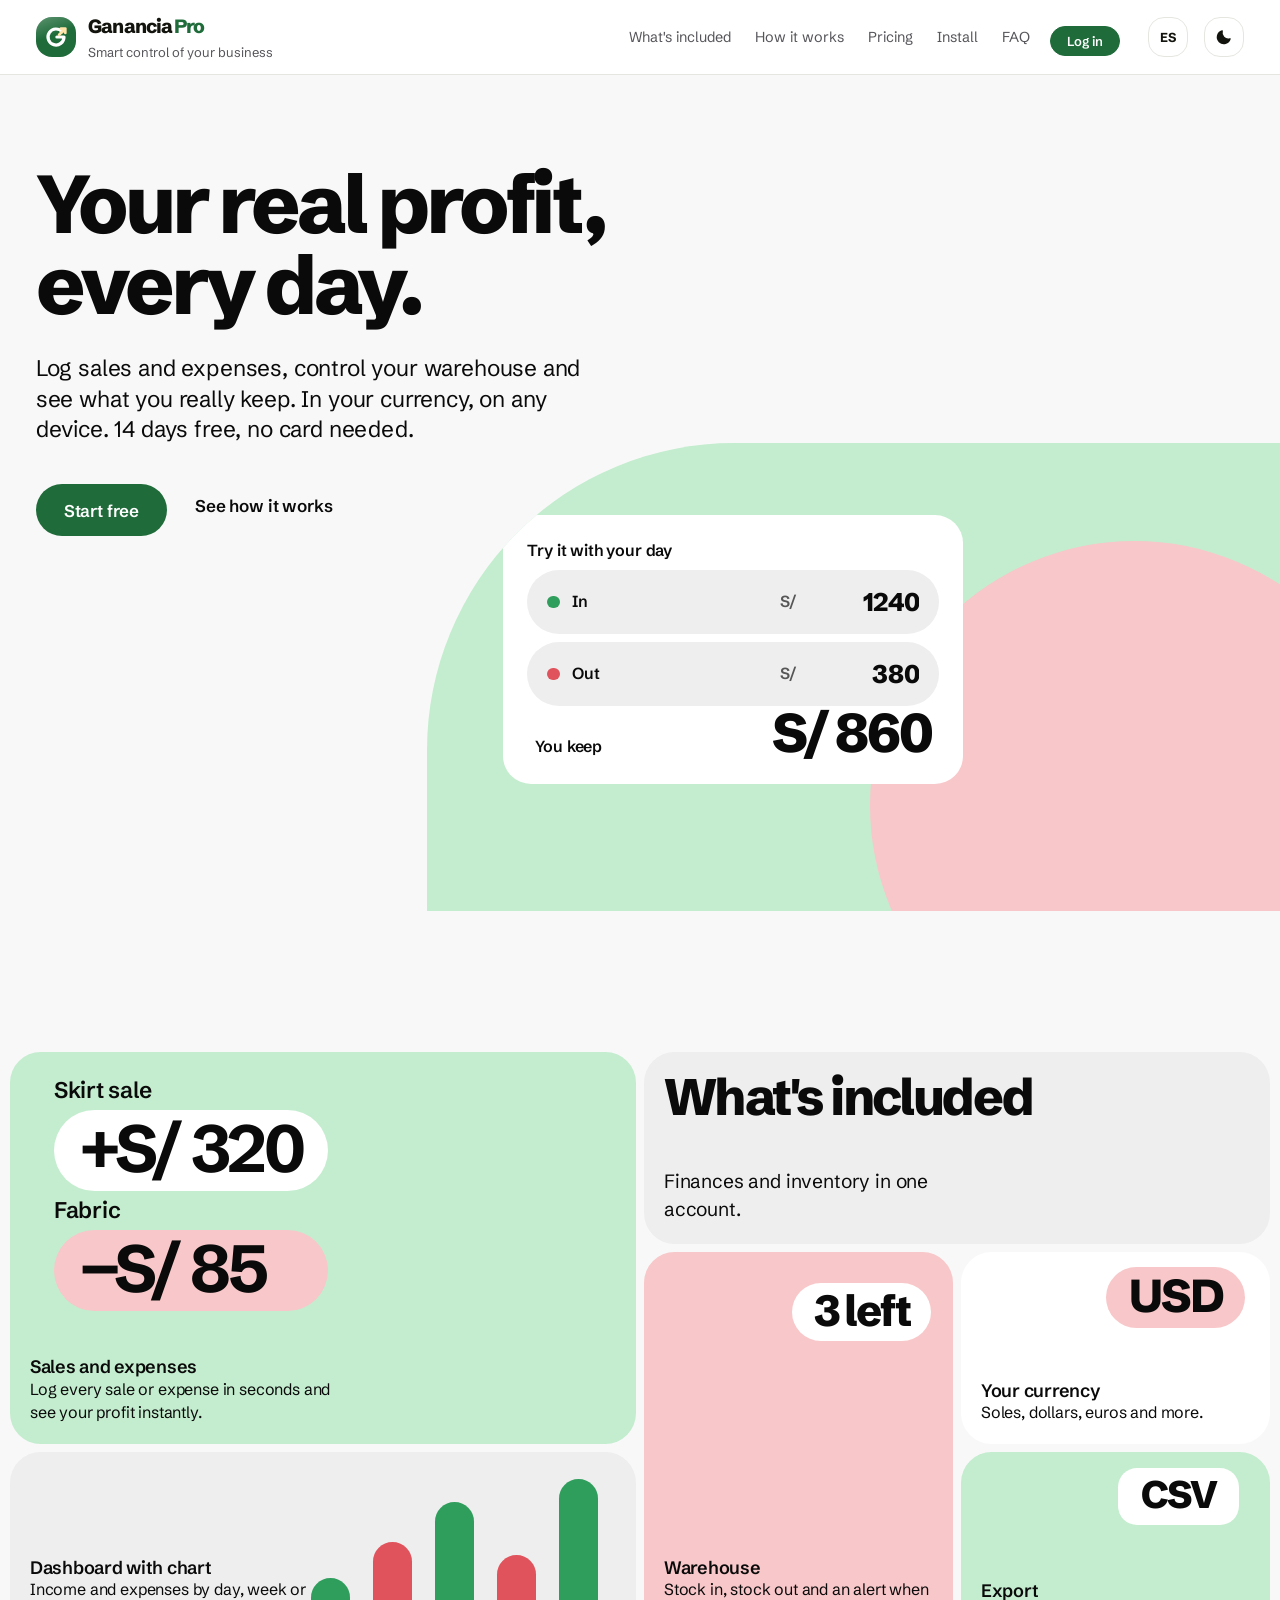
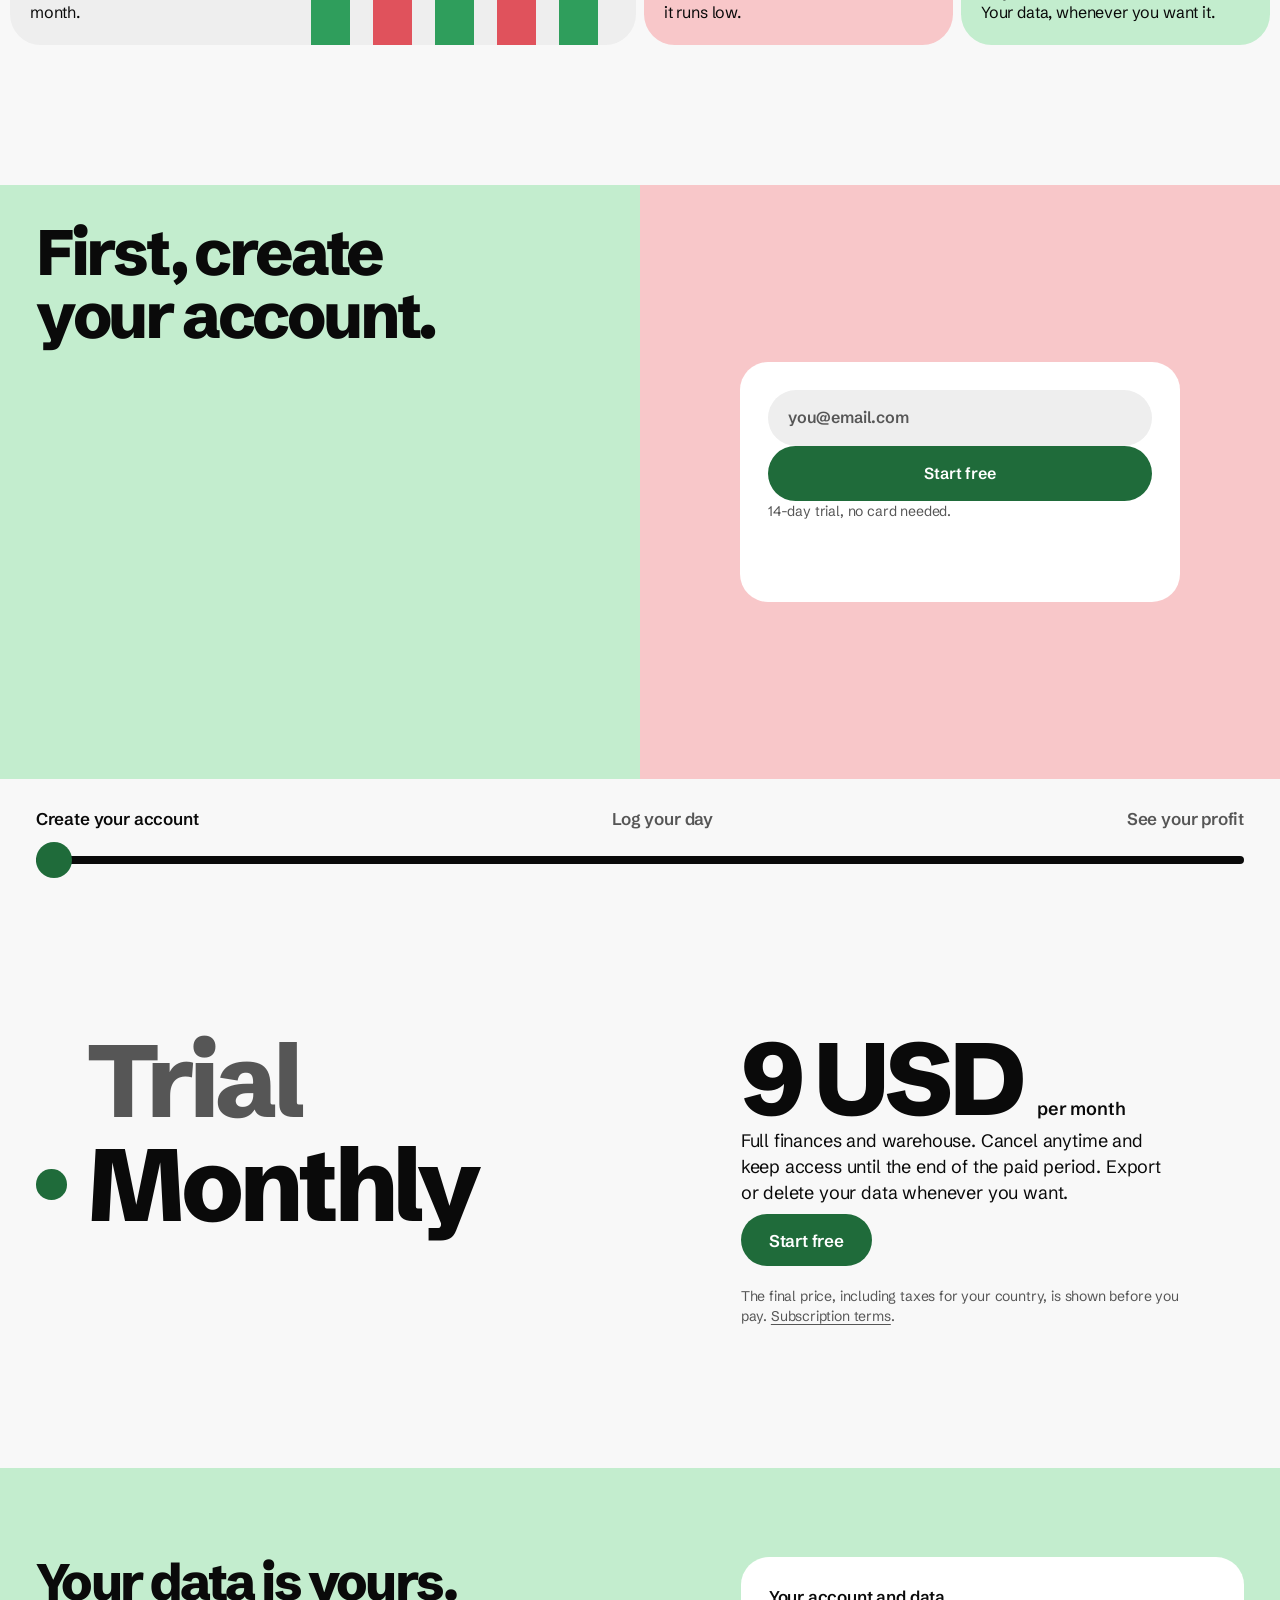
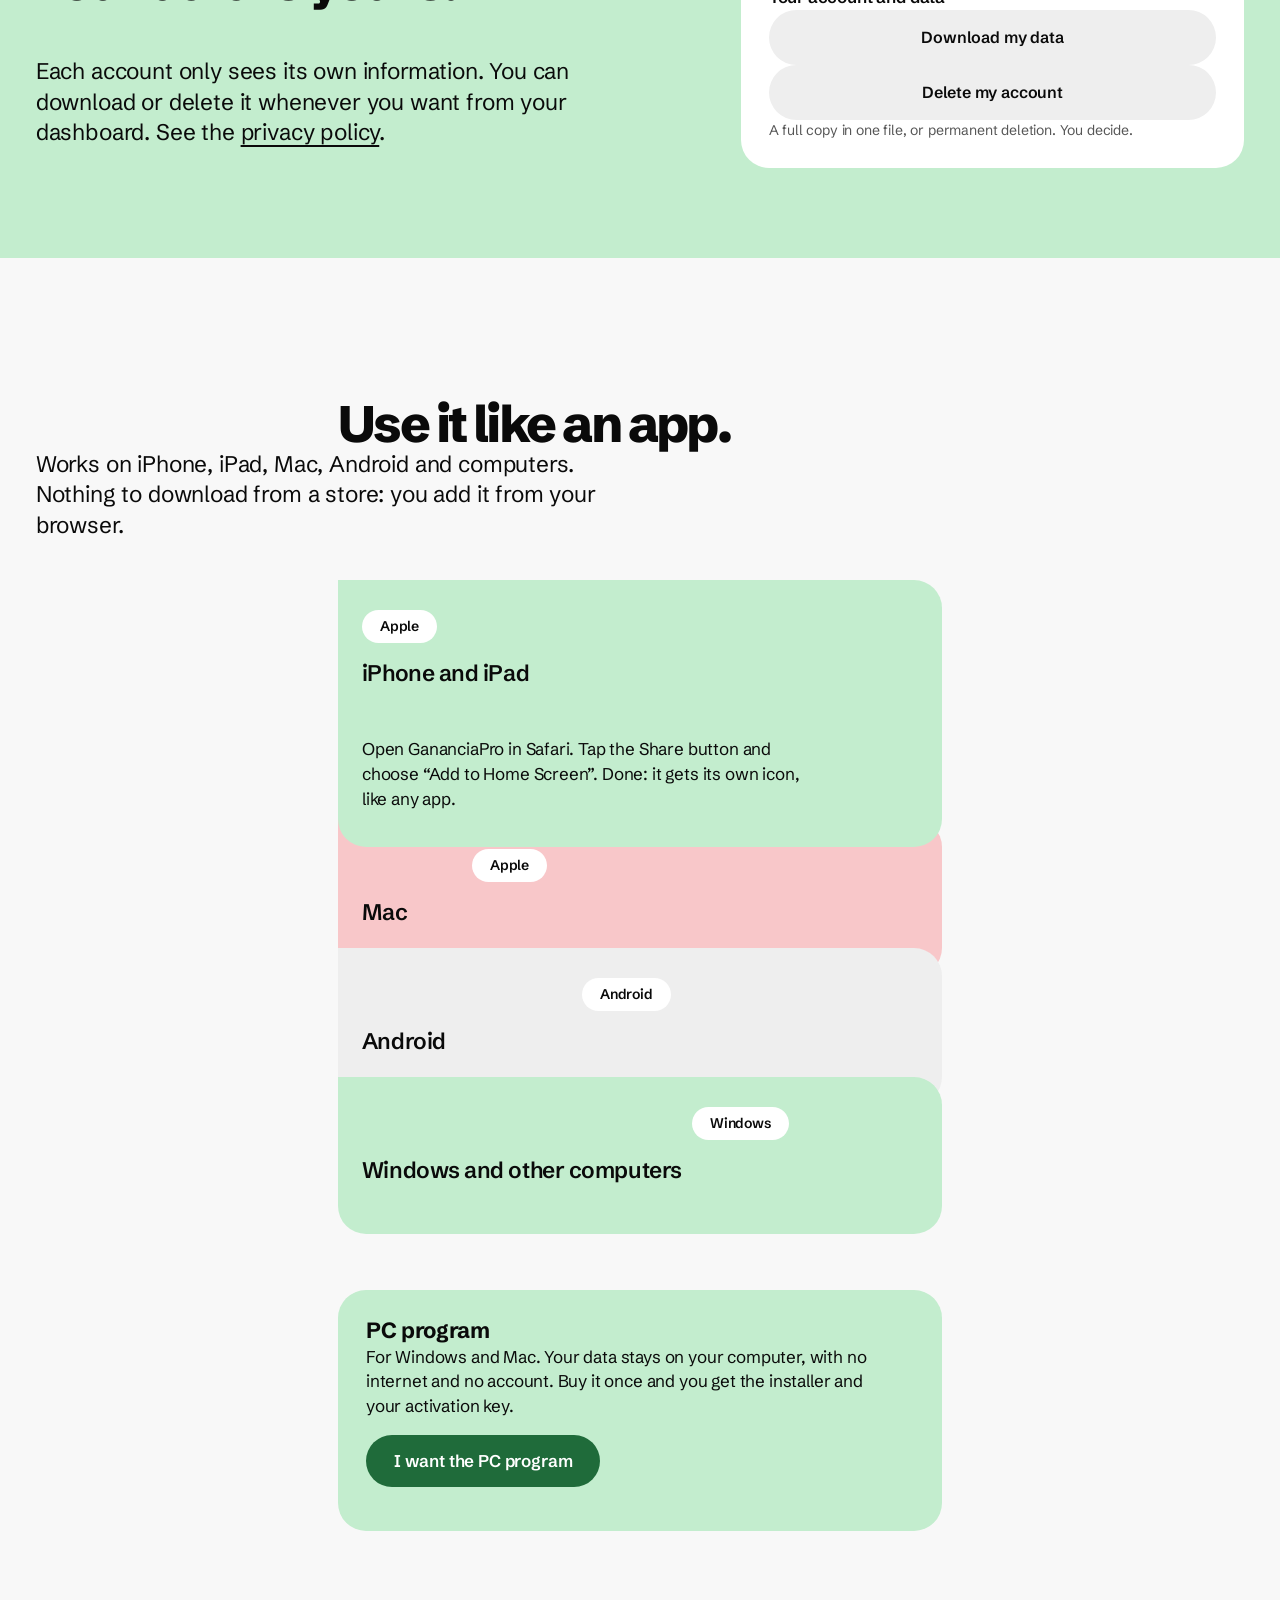
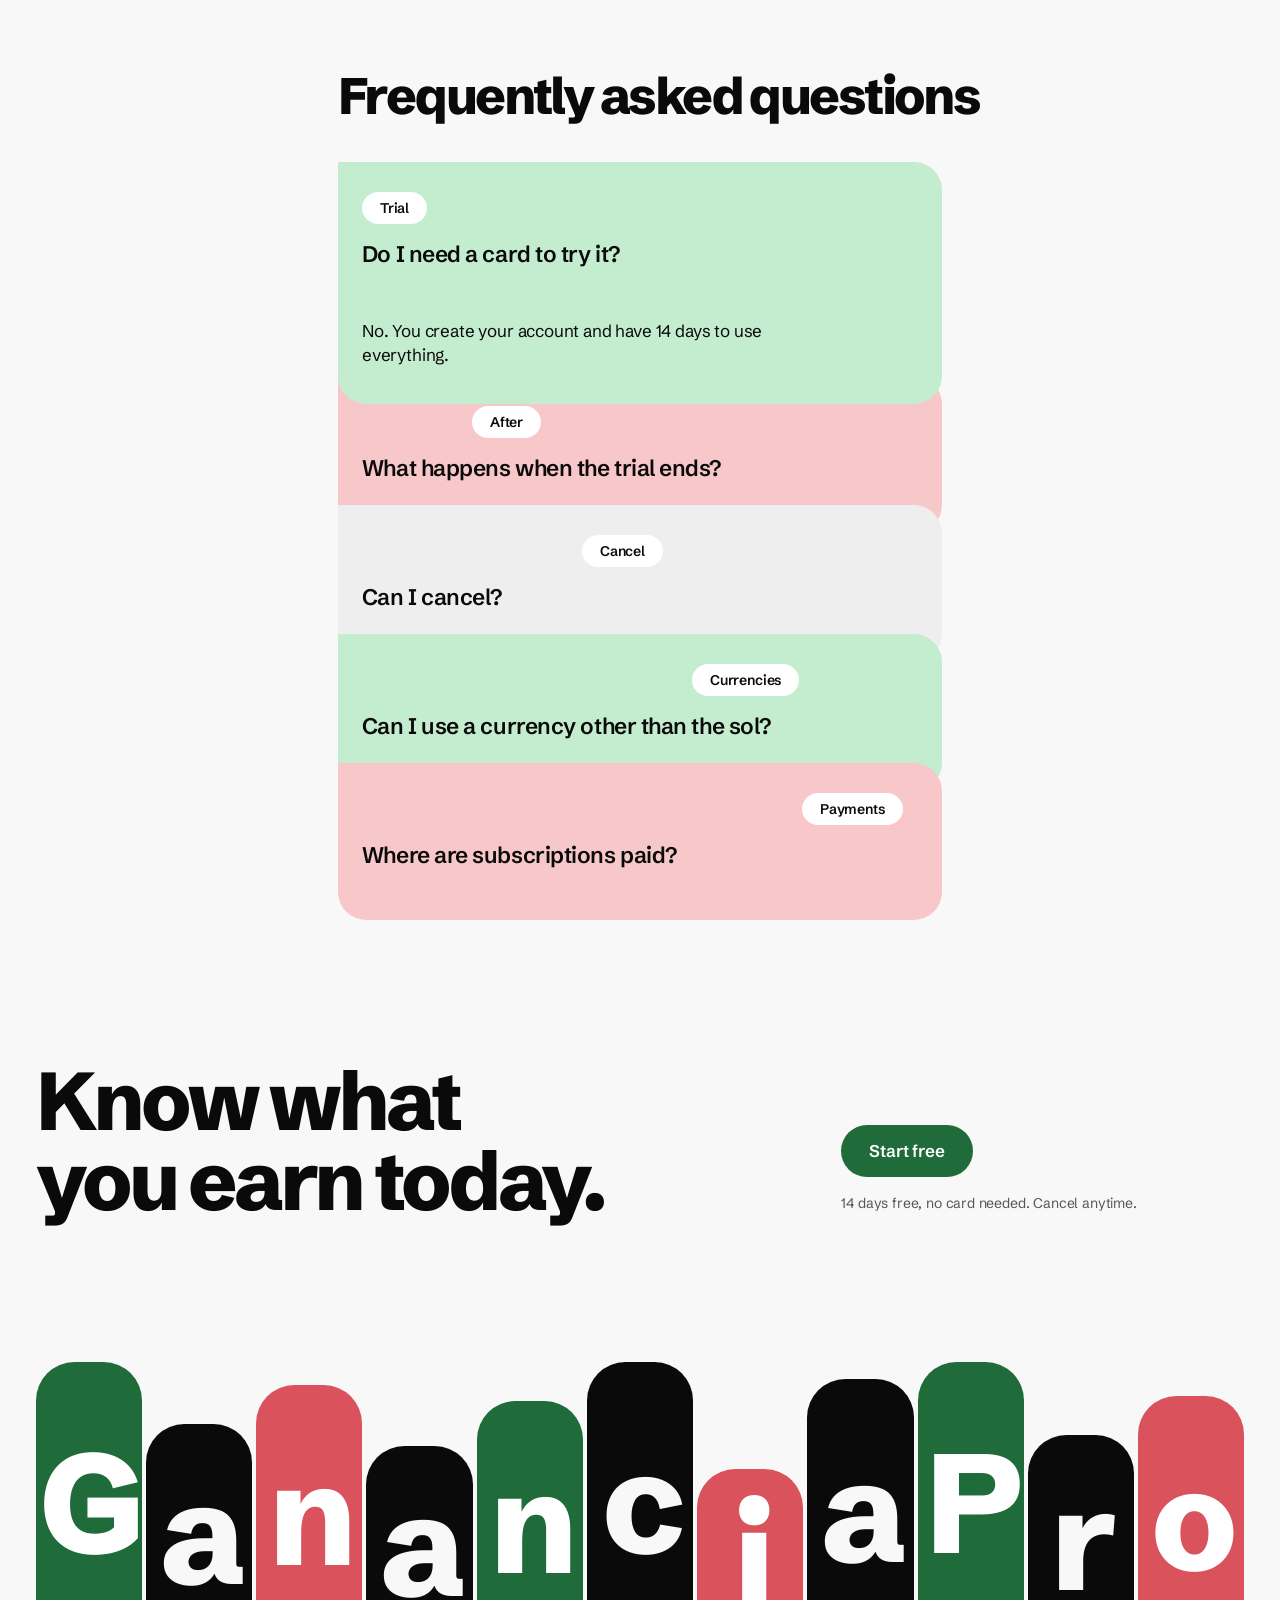
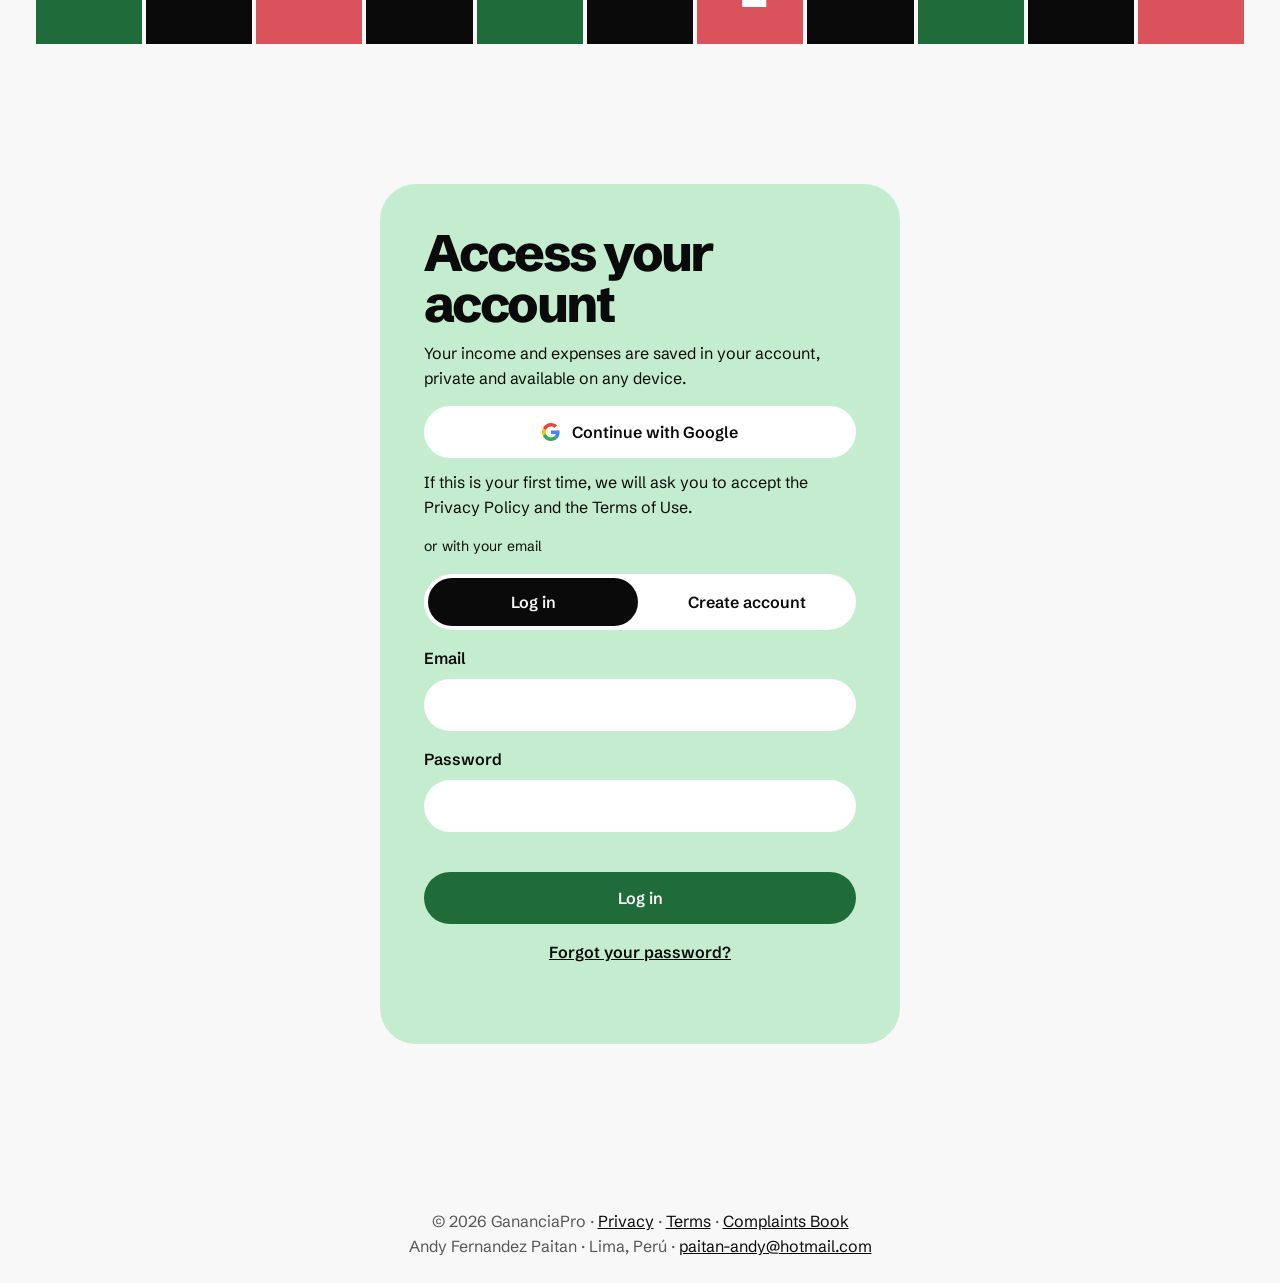
==== index.html @ df7e4be1 "Portada: programa de PC se compra (sin descarga pública) Co-Authored-By: Claude Sonnet 5.5 <noreply@" ====
<!DOCTYPE html>
<html lang="es">
<head>
    <meta charset="UTF-8">
    <meta http-equiv="Content-Security-Policy" content="default-src 'self'; script-src 'self' https://challenges.cloudflare.com; style-src 'self' 'unsafe-inline'; img-src 'self' data: blob: https://ckipjthrubmhvwphkhyf.supabase.co; font-src 'self'; connect-src 'self' https://ckipjthrubmhvwphkhyf.supabase.co; object-src 'none'; base-uri 'self'; form-action 'self'; frame-src https://challenges.cloudflare.com">
    <meta name="referrer" content="strict-origin-when-cross-origin">
    <meta name="viewport" content="width=device-width, initial-scale=1, viewport-fit=cover">
    <meta name="theme-color" content="#0d0d0d">
    <meta name="color-scheme" content="light dark">
    <meta name="description" content="GananciaPro: lleva tus ingresos, gastos y almacén en un solo lugar. Prueba gratis 14 días, sin tarjeta.">
    <meta property="og:title" content="GananciaPro: ingresos, gastos y almacén en un solo lugar">
    <meta property="og:description" content="Prueba gratis 14 días. Multimoneda, privado y disponible en cualquier dispositivo.">
    <meta property="og:type" content="website">
    <meta property="og:url" content="https://pukllay-studio.github.io/gananciapro/">
    <meta property="og:image" content="https://pukllay-studio.github.io/gananciapro/img/og.png">
    <meta property="og:image:width" content="1200">
    <meta property="og:image:height" content="630">
    <meta name="twitter:card" content="summary_large_image">
    <link rel="icon" href="favicon.svg" type="image/svg+xml">
    <link rel="manifest" href="manifest.webmanifest">
    <link rel="apple-touch-icon" href="img/apple-touch-icon.png">
    <meta name="mobile-web-app-capable" content="yes">
    <meta name="apple-mobile-web-app-title" content="GananciaPro">
    <link rel="canonical" href="https://pukllay-studio.github.io/gananciapro/">
    <title>GananciaPro | Ingresos, gastos y almacén</title>
    <link rel="stylesheet" href="css/styles.css">
    <link rel="stylesheet" href="css/mejoras.css">
    <link rel="stylesheet" href="css/landing.css">
    <link rel="stylesheet" href="css/app.css">
    <script src="js/tema.js"></script>
</head>
<body data-sesion="cargando" data-vista="finanzas">
    <svg width="0" height="0" style="position:absolute" aria-hidden="true" focusable="false">
    <defs>
        <clipPath id="ilu-toldo"><rect x="30" y="40" width="180" height="40" rx="10"/></clipPath>
    </defs>
    <symbol id="ico-sube" viewBox="0 0 24 24"><path d="M7 17L17 7M9 7h8v8" fill="none" stroke="currentColor" stroke-width="2" stroke-linecap="round" stroke-linejoin="round"/></symbol>
    <symbol id="ico-baja" viewBox="0 0 24 24"><path d="M7 7l10 10M17 9v8H9" fill="none" stroke="currentColor" stroke-width="2" stroke-linecap="round" stroke-linejoin="round"/></symbol>
    <symbol id="ico-lista" viewBox="0 0 24 24"><path d="M8 6h12M8 12h12M8 18h12M4 6h.01M4 12h.01M4 18h.01" fill="none" stroke="currentColor" stroke-width="2" stroke-linecap="round"/></symbol>
    <symbol id="ico-finanzas" viewBox="0 0 24 24"><path d="M4 19V5M4 19h16M8 15l3-4 3 2 5-6" fill="none" stroke="currentColor" stroke-width="1.8" stroke-linecap="round" stroke-linejoin="round"/></symbol>
    <symbol id="ico-almacen" viewBox="0 0 24 24"><path d="M3 8l9-5 9 5v9l-9 5-9-5zM3 8l9 5 9-5M12 13v9" fill="none" stroke="currentColor" stroke-width="1.8" stroke-linecap="round" stroke-linejoin="round"/></symbol>
    <symbol id="ico-moneda" viewBox="0 0 24 24"><circle cx="12" cy="12" r="9" fill="none" stroke="currentColor" stroke-width="1.8"/><path d="M12 7v10M14.5 9.5c-.6-.8-1.5-1.2-2.5-1.2-1.4 0-2.5.7-2.5 1.8 0 2.5 5 1.3 5 3.9 0 1.1-1.1 1.8-2.5 1.8-1.1 0-2-.4-2.6-1.2" fill="none" stroke="currentColor" stroke-width="1.8" stroke-linecap="round"/></symbol>
    <symbol id="ilu-tienda" viewBox="0 0 240 170">
        <ellipse cx="120" cy="160" rx="108" ry="8" fill="var(--ilu-sombra)"/>
        <rect x="42" y="72" width="156" height="88" rx="12" fill="var(--ilu-2)"/>
        <g clip-path="url(#ilu-toldo)">
            <rect x="30" y="40" width="36" height="40" fill="var(--ilu-1)"/>
            <rect x="66" y="40" width="36" height="40" fill="var(--ilu-3)"/>
            <rect x="102" y="40" width="36" height="40" fill="var(--ilu-1)"/>
            <rect x="138" y="40" width="36" height="40" fill="var(--ilu-3)"/>
            <rect x="174" y="40" width="36" height="40" fill="var(--ilu-1)"/>
        </g>
        <rect x="104" y="102" width="40" height="58" rx="8" fill="var(--ilu-4)"/>
        <circle cx="137" cy="132" r="3" fill="var(--ilu-3)"/>
        <rect x="54" y="98" width="40" height="34" rx="8" fill="var(--ilu-5)"/>
        <rect x="154" y="98" width="34" height="34" rx="8" fill="var(--ilu-5)"/>
        <path d="M60 106h14M60 114h22" stroke="var(--ilu-2)" stroke-width="3" stroke-linecap="round"/>
        <circle cx="120" cy="22" r="15" fill="var(--ilu-6)"/>
        <circle cx="120" cy="22" r="9" fill="none" stroke="var(--ilu-2)" stroke-width="3"/>
        <rect x="14" y="138" width="22" height="22" rx="5" fill="var(--ilu-1)"/>
        <path d="M25 138c-10-8-8-24 0-28 8 4 10 20 0 28zM25 138c8-6 18-6 22 0-8 6-18 6-22 0z" fill="var(--ilu-7)"/>
    </symbol>
    <symbol id="ilu-cajas" viewBox="0 0 240 170">
        <ellipse cx="120" cy="160" rx="100" ry="8" fill="var(--ilu-sombra)"/>
        <rect x="44" y="104" width="86" height="54" rx="10" fill="var(--ilu-1)"/>
        <rect x="44" y="104" width="86" height="14" rx="7" fill="var(--ilu-3)"/>
        <rect x="116" y="90" width="82" height="68" rx="10" fill="var(--ilu-2)"/>
        <path d="M157 90v68" stroke="var(--ilu-1)" stroke-width="8"/>
        <rect x="70" y="52" width="72" height="50" rx="10" fill="var(--ilu-4)"/>
        <rect x="70" y="52" width="72" height="12" rx="6" fill="var(--ilu-1)"/>
        <circle cx="176" cy="52" r="16" fill="var(--ilu-6)"/>
        <path d="M168 52l6 6 10-12" fill="none" stroke="var(--ilu-3)" stroke-width="4" stroke-linecap="round" stroke-linejoin="round"/>
        <path d="M30 158c-2-14 2-24 10-30 4 10 2 22-10 30zM30 158c8-12 20-14 28-10-6 10-16 14-28 10z" fill="var(--ilu-7)"/>
    </symbol>
</svg>

    <header class="encabezado">
        <div class="marca">
            <div class="logo" aria-hidden="true">
                <svg viewBox="2 2 36 36" width="32" height="32" focusable="false">
                    <path class="logo-g" d="M26.9 14.2A9 9 0 1 0 29 20H21"/>
                    <path class="logo-flecha" d="M23.5 17.5L30.5 10.5M25.5 10.5H30.5V15.5"/>
                </svg>
            </div>
            <div>
                <p class="marca-nombre">Ganancia<span class="marca-pro">Pro</span></p>
                <p>Control inteligente de tu negocio</p>
            </div>
        </div>
        <nav class="nav-portada" aria-label="Secciones">
            <a href="#incluye">Qué incluye</a>
            <a href="#como">Cómo funciona</a>
            <a href="#precio">Precio</a>
            <a href="#instalar">Instalar</a>
            <a href="#preguntas">Preguntas</a>
            <button type="button" class="btn-secundario btn-chico" data-cta="entrar">Iniciar sesión</button>
        </nav>
        <div class="cuenta" id="cuenta" hidden>
            <span id="correoUsuario"></span>
            <button id="btnSalir" class="btn-salir" type="button">Cerrar sesión</button>
        </div>
        <button class="btn-tema btn-idioma" type="button" data-idioma-boton aria-label="Change language to English">EN</button>
        <button id="btnTema" class="btn-tema" type="button" aria-label="Cambiar entre modo claro y oscuro">&#9790;</button>
    </header>

    <main class="contenedor">
        <p id="cargando" class="nota" role="status">Cargando…</p>

        <div id="avisoSuscripcion" class="aviso-suscripcion" data-nivel="info" role="status" hidden>
            <p id="textoSuscripcion"></p>
            <button type="button" id="btnVerPlanes" class="btn-secundario btn-chico">Ver planes</button>
        </div>

        <div class="portada-zona lp">
        <section class="lp-hero" aria-labelledby="tituloPortada">
            <div class="lp-hero-texto">
                <h1 id="tituloPortada" class="lp-h1" data-aparece>Tu ganancia real, al día.</h1>
                <p class="lp-lead" data-aparece style="--i:1">Anota ventas y gastos, controla tu almacén y mira lo que de verdad te queda. En tu moneda, desde cualquier dispositivo. 14 días gratis, sin tarjeta.</p>
                <div class="lp-acciones" data-aparece style="--i:2">
                    <button type="button" class="lp-btn" data-cta="crear">Empezar gratis</button>
                    <a class="lp-enlace" href="#como">Ver cómo funciona</a>
                </div>
            </div>
            <div class="lp-escenario">
                <span class="lp-disco" aria-hidden="true"></span>
                <form class="lp-calc" data-ui data-aparece style="--i:3" aria-labelledby="calcTitulo">
                    <p class="lp-calc-titulo" id="calcTitulo">Prueba con tu día</p>
                    <label class="lp-fila"><span class="lp-punto lp-punto-menta" aria-hidden="true"></span><span class="lp-fila-nombre">Entra</span><span class="lp-prefijo">S/</span><input id="calcIngreso" type="text" inputmode="decimal" maxlength="12" value="1240" autocomplete="off" aria-label="Lo que entra hoy en ventas"></label>
                    <label class="lp-fila"><span class="lp-punto lp-punto-rosa" aria-hidden="true"></span><span class="lp-fila-nombre">Sale</span><span class="lp-prefijo">S/</span><input id="calcGasto" type="text" inputmode="decimal" maxlength="12" value="380" autocomplete="off" aria-label="Lo que sale hoy en gastos"></label>
                    <p class="lp-res" aria-live="polite"><span id="calcEtiqueta">Te queda</span><output id="calcGanancia" for="calcIngreso calcGasto">S/ 860</output></p>
                </form>
            </div>
        </section>

        <section id="incluye" class="lp-sec lp-incluye" aria-labelledby="tituloIncluye">
            <div class="lp-tablero">
                <div class="lp-teja lp-t-titulo" data-aparece>
                    <h2 id="tituloIncluye" class="lp-h2">Lo que incluye</h2>
                    <p>Finanzas y almacén en una sola cuenta.</p>
                </div>
                <article class="lp-teja lp-t-ventas" data-aparece style="--i:1">
                    <div class="lp-el lp-el-venta" data-ui aria-hidden="true"><span>Venta falda</span><strong>+S/ 320</strong><span>Tela</span><strong class="lp-neg">−S/ 85</strong></div>
                    <h3>Ventas y gastos</h3>
                    <p>Anota cada movimiento en segundos y ve tu ganancia al instante.</p>
                </article>
                <article class="lp-teja lp-t-stock" data-aparece style="--i:2">
                    <div class="lp-el lp-el-stock" data-ui aria-hidden="true"><span>Quedan 3</span></div>
                    <h3>Almacén</h3>
                    <p>Entradas, salidas y aviso cuando queda poco.</p>
                </article>
                <article class="lp-teja lp-t-moneda" data-aparece style="--i:3">
                    <div class="lp-el lp-el-moneda" data-ui aria-hidden="true"><span>USD</span></div>
                    <h3>Tu moneda</h3>
                    <p>Soles, dólares, euros y más.</p>
                </article>
                <article class="lp-teja lp-t-grafico" data-aparece style="--i:4">
                    <div class="lp-el lp-el-barras" data-ui aria-hidden="true"><i></i><i></i><i></i><i></i><i></i></div>
                    <h3>Panel con gráfico</h3>
                    <p>Ingresos y gastos por día, semana o mes.</p>
                </article>
                <article class="lp-teja lp-t-csv" data-aparece style="--i:5">
                    <div class="lp-el lp-el-tecla" data-ui aria-hidden="true"><kbd>CSV</kbd></div>
                    <h3>Exporta</h3>
                    <p>Tus datos, cuando los quieras.</p>
                </article>
            </div>
        </section>

        <section id="como" class="lp-sec lp-como" aria-labelledby="tituloComo">
            <div class="lp-como-campo lp-como-texto">
                <h2 id="tituloComo" class="lp-clausula" aria-live="polite"><span id="comoClausula">Primero, crea tu cuenta.</span></h2>
            </div>
            <div class="lp-como-campo lp-como-vista">
                <div class="lp-vista" id="comoVista" data-ui data-paso="0">
                    <div class="lp-vista-p" data-vp="0">
                        <p class="lp-input-falso">tu@correo.com</p>
                        <p class="lp-boton-falso">Empezar gratis</p>
                        <p class="lp-vista-n">14 días de prueba, sin tarjeta.</p>
                    </div>
                    <div class="lp-vista-p" data-vp="1" hidden>
                        <p class="lp-vista-t">Hoy</p>
                        <p class="lp-op"><span><i class="lp-punto lp-punto-menta"></i>Venta falda</span><b>+S/ 320</b></p>
                        <p class="lp-op"><span><i class="lp-punto lp-punto-rosa"></i>Tela</span><b>−S/ 85</b></p>
                        <p class="lp-op"><span><i class="lp-punto lp-punto-menta"></i>Venta medias</span><b>+S/ 120</b></p>
                    </div>
                    <div class="lp-vista-p" data-vp="2" hidden>
                        <p class="lp-vista-t">Tu ganancia del mes</p>
                        <p class="lp-vista-cifra">S/ 3 450</p>
                        <p class="lp-vista-n">Entró S/ 5 100 · Salió S/ 1 650</p>
                    </div>
                </div>
            </div>
            <div class="lp-control">
                <ol class="lp-pasos">
                    <li data-n="0" aria-current="true">Crea tu cuenta</li>
                    <li data-n="1">Registra tu día</li>
                    <li data-n="2">Mira tu ganancia</li>
                </ol>
                <input type="range" id="comoRango" min="0" max="2" step="1" value="0" aria-label="Paso de 3">
            </div>
        </section>

        <section id="precio" class="lp-sec lp-precio" aria-labelledby="tituloPrecio">
            <h2 id="tituloPrecio" class="lp-solo-lector">Precio</h2>
            <div class="lp-planes" role="tablist" aria-label="Planes">
                <button type="button" role="tab" class="lp-plan" id="planPrueba" aria-selected="false" aria-controls="planEscena" data-plan="prueba">Prueba</button>
                <button type="button" role="tab" class="lp-plan" id="planMensual" aria-selected="true" aria-controls="planEscena" data-plan="mensual">Mensual</button>
            </div>
            <div class="lp-plan-escena" id="planEscena" role="tabpanel" aria-labelledby="planMensual">
                <p class="lp-cifra"><span id="planCifra" data-precio-cifra>9 USD</span><span class="lp-periodo" id="planPeriodo">al mes</span></p>
                <p class="lp-plan-texto" id="planTexto">Finanzas y almacén completos. Cancela cuando quieras y conserva el acceso hasta el final del periodo pagado. Exporta o borra tus datos en cualquier momento.</p>
                <button type="button" class="lp-btn" id="planBoton" data-cta="crear">Empezar gratis</button>
                <p class="lp-nota">El precio final, con los impuestos de tu país, se te muestra antes de pagar. <a href="terminos.html#suscripcion">Condiciones de la suscripción</a>.</p>
            </div>
        </section>

        <section id="datos" class="lp-sec lp-datos" aria-labelledby="tituloDatos">
            <h2 id="tituloDatos" class="lp-h2">Tus datos son tuyos.</h2>
            <p class="lp-lead">Cada cuenta ve solo su información. Puedes descargarla o eliminarla cuando quieras desde tu panel. Consulta la <a href="privacidad.html">política de privacidad</a>.</p>
            <div class="lp-cuenta" data-ui aria-hidden="true">
                <p class="lp-vista-t">Tu cuenta y tus datos</p>
                <p class="lp-boton-falso lp-boton-claro">Descargar mis datos</p>
                <p class="lp-boton-falso lp-boton-claro">Eliminar mi cuenta</p>
                <p class="lp-vista-n">Una copia completa en un archivo, o borrado definitivo. Tú decides.</p>
            </div>
        </section>

        <section id="instalar" class="lp-sec lp-faq lp-instalar" aria-labelledby="tituloInstalar">
            <h2 id="tituloInstalar" class="lp-h2">Úsala como una app.</h2>
            <p class="lp-lead">Funciona en iPhone, iPad, Mac, Android y computadora. No hay nada que descargar de una tienda: la agregas desde tu navegador.</p>
            <div class="lp-fichas">
                <details name="inst" class="lp-ficha" open><summary><span class="lp-pestana">Apple</span><span class="lp-pregunta">iPhone y iPad</span></summary><p>Abre GananciaPro en Safari. Toca el botón Compartir y elige «Agregar a inicio». Listo: queda con su icono, como cualquier app.</p></details>
                <details name="inst" class="lp-ficha"><summary><span class="lp-pestana">Apple</span><span class="lp-pregunta">Mac</span></summary><p>Abre GananciaPro en Safari. En el menú Archivo elige «Agregar al Dock». Si usas Chrome, abre el menú de tres puntos y elige «Instalar GananciaPro».</p></details>
                <details name="inst" class="lp-ficha"><summary><span class="lp-pestana">Android</span><span class="lp-pregunta">Android</span></summary><p>Abre GananciaPro en Chrome. Toca el menú de tres puntos y elige «Instalar app» o «Agregar a la pantalla de inicio».</p></details>
                <details name="inst" class="lp-ficha"><summary><span class="lp-pestana">Windows</span><span class="lp-pregunta">Windows y otras computadoras</span></summary><p>Abre GananciaPro en Chrome o Edge. A la derecha de la barra de direcciones aparece el icono «Instalar»: púlsalo y confirma.</p></details>
            </div>
            <div class="lp-descarga">
                <h3 class="lp-descarga-t">Programa para PC</h3>
                <p>Para Windows y Mac. Tus datos se guardan en tu computadora, sin internet y sin cuenta. Se compra una vez y recibes el instalador y tu clave de activación.</p>
                <div class="lp-acciones">
                    <a class="lp-btn" href="mailto:paitan-andy@hotmail.com?subject=Quiero%20GananciaPro%20para%20PC" rel="noopener">Quiero el programa para PC</a>
                </div>
            </div>
        </section>

        <section id="preguntas" class="lp-sec lp-faq" aria-labelledby="tituloPreguntas">
            <h2 id="tituloPreguntas" class="lp-h2">Preguntas frecuentes</h2>
            <div class="lp-fichas">
                <details name="faq" class="lp-ficha" open><summary><span class="lp-pestana">Prueba</span><span class="lp-pregunta">¿Necesito tarjeta para probar?</span></summary><p>No. Creas tu cuenta y tienes 14 días para usar todo.</p></details>
                <details name="faq" class="lp-ficha"><summary><span class="lp-pestana">Después</span><span class="lp-pregunta">¿Qué pasa cuando termina la prueba?</span></summary><p>Puedes seguir viendo y descargando tus datos. Para seguir registrando necesitas suscribirte.</p></details>
                <details name="faq" class="lp-ficha"><summary><span class="lp-pestana">Cancelar</span><span class="lp-pregunta">¿Puedo cancelar?</span></summary><p>Sí, cuando quieras desde tu cuenta. Conservas el acceso hasta el final del periodo pagado.</p></details>
                <details name="faq" class="lp-ficha"><summary><span class="lp-pestana">Monedas</span><span class="lp-pregunta">¿Puedo usar otra moneda que no sea el sol?</span></summary><p>Sí. Cada operación se guarda con la moneda que elijas.</p></details>
                <details name="faq" class="lp-ficha"><summary><span class="lp-pestana">Pagos</span><span class="lp-pregunta">¿Dónde se pagan las suscripciones?</span></summary><p>Con Polar, un procesador de pagos seguro. GananciaPro no guarda los datos de tu tarjeta.</p></details>
            </div>
        </section>

        <section class="lp-sec lp-cierre" aria-labelledby="tituloCierre">
            <h2 id="tituloCierre" class="lp-h1">Sabe cuánto ganas hoy.</h2>
            <div class="lp-cierre-acc">
                <button type="button" class="lp-btn" data-cta="crear">Empezar gratis</button>
                <p class="lp-nota">14 días gratis, sin tarjeta. Cancela cuando quieras.</p>
            </div>
        </section>

        <div class="lp-marca" aria-hidden="true"><b>G</b><b>a</b><b>n</b><b>a</b><b>n</b><b>c</b><b>i</b><b>a</b><b>P</b><b>r</b><b>o</b></div>
        </div>

        <section id="acceso" class="acceso" aria-labelledby="tituloAcceso">
            <div class="acceso-tarjeta">
                <svg class="ilustracion ilu-acceso" aria-hidden="true" focusable="false"><use href="#ilu-tienda"/></svg>
                <h2 id="tituloAcceso">Accede a tu cuenta</h2>
                <p class="nota">Tus ingresos y gastos quedan guardados en tu cuenta, privados y disponibles en cualquier dispositivo.</p>

                <div id="bloqueGoogle" hidden>
                    <button type="button" id="btnGoogle" class="btn-google">
                        <svg class="icono-google" viewBox="0 0 48 48" width="18" height="18" aria-hidden="true" focusable="false"><path fill="#EA4335" d="M24 9.5c3.54 0 6.71 1.22 9.21 3.6l6.85-6.85C35.9 2.38 30.47 0 24 0 14.62 0 6.51 5.38 2.56 13.22l7.98 6.19C12.43 13.72 17.74 9.5 24 9.5z"/><path fill="#4285F4" d="M46.98 24.55c0-1.57-.15-3.09-.38-4.55H24v9.02h12.94c-.58 2.96-2.26 5.48-4.78 7.18l7.73 6c4.51-4.18 7.09-10.36 7.09-17.65z"/><path fill="#FBBC05" d="M10.53 28.59c-.48-1.45-.76-2.99-.76-4.59s.27-3.14.76-4.59l-7.98-6.19C.92 16.46 0 20.12 0 24c0 3.88.92 7.54 2.56 10.78l7.97-6.19z"/><path fill="#34A853" d="M24 48c6.48 0 11.93-2.13 15.89-5.81l-7.73-6c-2.15 1.45-4.92 2.3-8.16 2.3-6.26 0-11.57-4.22-13.47-9.91l-7.98 6.19C6.51 42.62 14.62 48 24 48z"/></svg>
                        <span>Continuar con Google</span>
                    </button>
                    <p class="nota nota-google">Si es tu primera vez, te pediremos aceptar la Política de privacidad y los Términos de uso.</p>
                    <p class="separador" aria-hidden="true"><span>o con tu correo</span></p>
                </div>

                <div id="pestanasAcceso" class="acceso-pestanas" role="tablist">
                    <button type="button" role="tab" id="tabEntrar" aria-selected="true" aria-controls="formEntrar">Iniciar sesión</button>
                    <button type="button" role="tab" id="tabCrear" aria-selected="false" aria-controls="formCrear">Crear cuenta</button>
                </div>

                <form id="formEntrar" class="acceso-form">
                    <div class="campo">
                        <label for="correoEntrar">Correo electrónico</label>
                        <input type="email" id="correoEntrar" autocomplete="email" maxlength="254" required>
                    </div>
                    <div class="campo">
                        <label for="claveEntrar">Contraseña</label>
                        <input type="password" id="claveEntrar" autocomplete="current-password" maxlength="128" required>
                    </div>
                    <div class="captcha-caja" data-captcha></div>
                    <button type="submit">Entrar</button>
                    <button type="button" id="btnOlvide" class="btn-enlace">¿Olvidaste tu contraseña?</button>
                </form>

                <form id="formCrear" class="acceso-form" hidden>
                    <div class="campo">
                        <label for="correoCrear">Correo electrónico</label>
                        <input type="email" id="correoCrear" autocomplete="email" maxlength="254" required>
                    </div>
                    <div class="campo">
                        <label for="claveCrear">Contraseña</label>
                        <input type="password" id="claveCrear" autocomplete="new-password" minlength="10" maxlength="128" required>
                        <p>Mínimo 10 caracteres, con letras y números.</p>
                    </div>
                    <div class="campo">
                        <label for="claveCrear2">Repite la contraseña</label>
                        <input type="password" id="claveCrear2" autocomplete="new-password" maxlength="128" required>
                    </div>
                    <label class="campo-check" for="aceptoPolitica">
                        <input type="checkbox" id="aceptoPolitica" required>
                        <span>He leído y acepto la <a href="privacidad.html" target="_blank" rel="noopener">Política de privacidad</a> y los <a href="terminos.html" target="_blank" rel="noopener">Términos de uso</a>, y confirmo que soy mayor de edad.</span>
                    </label>
                    <div class="captcha-caja" data-captcha></div>
                    <button type="submit">Crear cuenta</button>
                </form>

                <form id="formRecuperar" class="acceso-form" hidden>
                    <div class="campo">
                        <label for="correoRecuperar">Correo de tu cuenta</label>
                        <input type="email" id="correoRecuperar" autocomplete="email" maxlength="254" required>
                    </div>
                    <div class="captcha-caja" data-captcha></div>
                    <button type="submit">Enviar enlace</button>
                    <button type="button" id="btnVolverEntrar" class="btn-enlace">Volver</button>
                </form>

                <form id="formNuevaClave" class="acceso-form" hidden>
                    <div class="campo">
                        <label for="claveNueva">Nueva contraseña</label>
                        <input type="password" id="claveNueva" autocomplete="new-password" minlength="10" maxlength="128" required>
                        <p>Mínimo 10 caracteres, con letras y números.</p>
                    </div>
                    <div class="campo">
                        <label for="claveNueva2">Repite la nueva contraseña</label>
                        <input type="password" id="claveNueva2" autocomplete="new-password" maxlength="128" required>
                    </div>
                    <button type="submit">Guardar contraseña</button>
                </form>

                <p id="mensajeAcceso" class="mensaje-acceso" role="status" aria-live="polite"></p>
            </div>
        </section>

        <section id="consentimiento" class="aviso-tarjeta" aria-labelledby="tituloConsentimiento">
            <h2 id="tituloConsentimiento">Antes de continuar</h2>
            <p>Tu cuenta (<span id="correoConsentimiento"></span>) aún no tiene registrada la aceptación de nuestras políticas.</p>
            <label class="campo-check" for="aceptoConsentimiento">
                <input type="checkbox" id="aceptoConsentimiento">
                <span>He leído y acepto la <a href="privacidad.html" target="_blank" rel="noopener">Política de privacidad</a> y los <a href="terminos.html" target="_blank" rel="noopener">Términos de uso</a>, y confirmo que soy mayor de edad.</span>
            </label>
            <div class="acciones">
                <button type="button" id="btnAceptarConsentimiento">Aceptar y continuar</button>
                <button type="button" id="btnSalirConsentimiento" class="btn-secundario">Cerrar sesión</button>
            </div>
            <p id="mensajeConsentimiento" class="mensaje-acceso" role="status" aria-live="polite"></p>
        </section>

        <section id="migracion" class="aviso-tarjeta" aria-labelledby="tituloMigracion" hidden>
            <h2 id="tituloMigracion">Datos de este navegador</h2>
            <p id="textoMigracion"></p>
            <div class="acciones">
                <button type="button" id="btnSubirLocales">Subir a mi cuenta</button>
                <button type="button" id="btnOmitirMigracion" class="btn-secundario">Ahora no</button>
            </div>
        </section>
        <nav id="navApp" class="nav-app" role="tablist" aria-label="Secciones de la aplicación">
            <button type="button" id="navFinanzas" role="tab" aria-selected="true">Finanzas</button>
            <button type="button" id="navAlmacen" role="tab" aria-selected="false">Almacén</button>
            <button type="button" id="navPanel" role="tab" aria-selected="false">Panel</button>
        </nav>

        <h1 class="app-titulo">Finanzas</h1>

        <section class="bienvenida">
            <svg class="ilustracion ilu-bienvenida" aria-hidden="true" focusable="false"><use href="#ilu-tienda"/></svg>
            <p class="etiqueta">TU NEGOCIO, BAJO CONTROL</p>
            <h2>Bienvenido a GananciaPro</h2>
            <p>Empieza en tres pasos.</p>
            <ol class="pasos-inicio">
                <li>Registra tu primera venta o gasto.</li>
                <li>Agrega tus productos en Almacén.</li>
                <li>Mira cuánto ganas en el Panel.</li>
            </ol>
            <button id="btnComenzar" type="button">Comenzar</button>
            <p id="mensaje" role="status" aria-live="polite"></p>
        </section>

        <section class="operaciones">
            <h2>Registrar operación</h2>
            <p>Registra los ingresos y gastos de tu negocio.</p>

            <form id="formOperacion">
                <div class="campo">
                    <label for="fechaOperacion">Fecha de operación</label>
                    <input
                        type="date"
                        id="fechaOperacion"
                        name="fechaOperacion"
                        required
                    >
                </div>

                <div class="campo">
                    <label for="tipoOperacion">Tipo de operación</label>
                    <select id="tipoOperacion" name="tipo" required>
                        <option value="ingreso">Ingreso</option>
                        <option value="gasto">Gasto</option>
                    </select>
                </div>

                <div class="campo">
                    <label for="descripcion">Descripción</label>
                    <input
                        type="text"
                        id="descripcion"
                        name="descripcion"
                        maxlength="100"
                        placeholder="Ej.: Venta de productos"
                        required
                    >
                </div>

                <div class="campo">
                    <label for="categoriaOperacion">Categoría (opcional)</label>
                    <input
                        type="text"
                        id="categoriaOperacion"
                        name="categoria"
                        maxlength="30"
                        list="listaCategoriasOp"
                        placeholder="Ej.: Alquiler, Transporte"
                        autocomplete="off"
                    >
                    <datalist id="listaCategoriasOp"></datalist>
                </div>

                <div class="campo">
                    <label for="importe">Importe</label>
                    <input
                        type="number"
                        inputmode="decimal"
                        id="importe"
                        name="importe"
                        min="0.01"
                        max="100000000"
                        step="0.01"
                        placeholder="0.00"
                        required
                    >
                </div>

                <div class="campo">
                    <label for="monedaOperacion">Moneda</label>
                    <select id="monedaOperacion" name="moneda" required>
                        <optgroup label="Más usadas">
                        <option value="PEN">PEN - Sol peruano</option>
                        <option value="USD">USD - Dólar estadounidense</option>
                        <option value="EUR">EUR - Euro</option>
                        <option value="GBP">GBP - Libra esterlina</option>
                        <option value="MXN">MXN - Peso mexicano</option>
                        <option value="COP">COP - Peso colombiano</option>
                        <option value="CLP">CLP - Peso chileno</option>
                        <option value="ARS">ARS - Peso argentino</option>
                        <option value="BRL">BRL - Real brasileño</option>
                        <option value="CAD">CAD - Dólar canadiense</option>
                        <option value="AUD">AUD - Dólar australiano</option>
                        </optgroup>
                        <optgroup label="Todas las monedas">
                        <option value="AFN">AFN - Afgani afgano</option>
                        <option value="MGA">MGA - Ariari malgache</option>
                        <option value="PAB">PAB - Balboa panameño</option>
                        <option value="THB">THB - Bat tailandés</option>
                        <option value="ETB">ETB - Bir etíope</option>
                        <option value="VES">VES - Bolívar venezolano</option>
                        <option value="BOB">BOB - Boliviano</option>
                        <option value="GHS">GHS - Cedi ghanés</option>
                        <option value="KES">KES - Chelín keniano</option>
                        <option value="SOS">SOS - Chelín somalí</option>
                        <option value="TZS">TZS - Chelín tanzano</option>
                        <option value="UGX">UGX - Chelín ugandés</option>
                        <option value="CRC">CRC - Colón costarricense</option>
                        <option value="SVC">SVC - Colón salvadoreño</option>
                        <option value="NIO">NIO - Córdoba oro</option>
                        <option value="CZK">CZK - Corona checa</option>
                        <option value="DKK">DKK - Corona danesa</option>
                        <option value="ISK">ISK - Corona islandesa</option>
                        <option value="NOK">NOK - Corona noruega</option>
                        <option value="SEK">SEK - Corona sueca</option>
                        <option value="GMD">GMD - Dalasi gambiano</option>
                        <option value="DZD">DZD - Dinar argelino</option>
                        <option value="BHD">BHD - Dinar bareiní</option>
                        <option value="IQD">IQD - Dinar iraquí</option>
                        <option value="JOD">JOD - Dinar jordano</option>
                        <option value="KWD">KWD - Dinar kuwaití</option>
                        <option value="LYD">LYD - Dinar libio</option>
                        <option value="MKD">MKD - Dinar macedonio</option>
                        <option value="RSD">RSD - Dinar serbio</option>
                        <option value="TND">TND - Dinar tunecino</option>
                        <option value="AED">AED - Dírham de los Emiratos Árabes Unidos</option>
                        <option value="MAD">MAD - Dírham marroquí</option>
                        <option value="STN">STN - Dobra santotomense</option>
                        <option value="BSD">BSD - Dólar bahameño</option>
                        <option value="BBD">BBD - Dólar barbadense</option>
                        <option value="BZD">BZD - Dólar beliceño</option>
                        <option value="BMD">BMD - Dólar bermudeño</option>
                        <option value="BND">BND - Dólar bruneano</option>
                        <option value="KYD">KYD - Dólar de las Islas Caimán</option>
                        <option value="TTD">TTD - Dólar de Trinidad y Tobago</option>
                        <option value="XCD">XCD - Dólar del Caribe Oriental</option>
                        <option value="FJD">FJD - Dólar fiyiano</option>
                        <option value="GYD">GYD - Dólar guyanés</option>
                        <option value="HKD">HKD - Dólar hongkonés</option>
                        <option value="JMD">JMD - Dólar jamaicano</option>
                        <option value="LRD">LRD - Dólar liberiano</option>
                        <option value="NAD">NAD - Dólar namibio</option>
                        <option value="NZD">NZD - Dólar neozelandés</option>
                        <option value="SBD">SBD - Dólar salomonense</option>
                        <option value="SGD">SGD - Dólar singapurense</option>
                        <option value="SRD">SRD - Dólar surinamés</option>
                        <option value="ZWL">ZWL - Dólar zimbabuense</option>
                        <option value="VND">VND - Dong vietnamita</option>
                        <option value="AMD">AMD - Dram armenio</option>
                        <option value="CVE">CVE - Escudo de Cabo Verde</option>
                        <option value="PLN">PLN - Esloti polaco</option>
                        <option value="ANG">ANG - Florín antillano</option>
                        <option value="AWG">AWG - Florín arubeño</option>
                        <option value="HUF">HUF - Forinto húngaro</option>
                        <option value="BIF">BIF - Franco burundés</option>
                        <option value="XAF">XAF - Franco CFA de África Central</option>
                        <option value="XOF">XOF - Franco CFA de África Occidental</option>
                        <option value="XPF">XPF - Franco CFP</option>
                        <option value="KMF">KMF - Franco comorense</option>
                        <option value="CDF">CDF - Franco congoleño</option>
                        <option value="GNF">GNF - Franco guineano</option>
                        <option value="RWF">RWF - Franco ruandés</option>
                        <option value="CHF">CHF - Franco suizo</option>
                        <option value="DJF">DJF - Franco yibutiano</option>
                        <option value="UAH">UAH - Grivna ucraniana</option>
                        <option value="PYG">PYG - Guaraní paraguayo</option>
                        <option value="BTN">BTN - Gultrum butanés</option>
                        <option value="HTG">HTG - Gurde haitiano</option>
                        <option value="MMK">MMK - Kiat de Myanmar</option>
                        <option value="PGK">PGK - Kina papú</option>
                        <option value="LAK">LAK - Kip laosiano</option>
                        <option value="MWK">MWK - Kuacha malauí</option>
                        <option value="ZMW">ZMW - Kuacha zambiano</option>
                        <option value="AOA">AOA - Kuanza angoleño</option>
                        <option value="GEL">GEL - Lari georgiano</option>
                        <option value="ALL">ALL - Lek albanés</option>
                        <option value="HNL">HNL - Lempira hondureño</option>
                        <option value="SLE">SLE - Leona sierraleonesa</option>
                        <option value="MDL">MDL - Leu moldavo</option>
                        <option value="RON">RON - Leu rumano</option>
                        <option value="SHP">SHP - Libra de Santa Elena</option>
                        <option value="EGP">EGP - Libra egipcia</option>
                        <option value="GIP">GIP - Libra gibraltareña</option>
                        <option value="LBP">LBP - Libra libanesa</option>
                        <option value="FKP">FKP - Libra malvinense</option>
                        <option value="SYP">SYP - Libra siria</option>
                        <option value="SDG">SDG - Libra sudanesa</option>
                        <option value="SSP">SSP - Libra sursudanesa</option>
                        <option value="SZL">SZL - Lilangeni esuatiní</option>
                        <option value="TRY">TRY - Lira turca</option>
                        <option value="LSL">LSL - Loti lesotense</option>
                        <option value="AZN">AZN - Manat azerbaiyano</option>
                        <option value="TMT">TMT - Manat turcomano</option>
                        <option value="BAM">BAM - Marco convertible de Bosnia y Herzegovina</option>
                        <option value="MZN">MZN - Metical mozambiqueño</option>
                        <option value="NGN">NGN - Naira nigeriano</option>
                        <option value="ERN">ERN - Nakfa eritreo</option>
                        <option value="TWD">TWD - Nuevo dólar taiwanés</option>
                        <option value="ILS">ILS - Nuevo séquel israelí</option>
                        <option value="TOP">TOP - Paanga tongano</option>
                        <option value="MOP">MOP - Pataca macaense</option>
                        <option value="CUP">CUP - Peso cubano</option>
                        <option value="DOP">DOP - Peso dominicano</option>
                        <option value="PHP">PHP - Peso filipino</option>
                        <option value="UYU">UYU - Peso uruguayo</option>
                        <option value="BWP">BWP - Pula botsuano</option>
                        <option value="GTQ">GTQ - Quetzal guatemalteco</option>
                        <option value="ZAR">ZAR - Rand sudafricano</option>
                        <option value="QAR">QAR - Rial catarí</option>
                        <option value="IRR">IRR - Rial iraní</option>
                        <option value="OMR">OMR - Rial omaní</option>
                        <option value="SAR">SAR - Rial saudí</option>
                        <option value="YER">YER - Rial yemení</option>
                        <option value="KHR">KHR - Riel camboyano</option>
                        <option value="MYR">MYR - Ringit malasio</option>
                        <option value="BYN">BYN - Rublo bielorruso</option>
                        <option value="RUB">RUB - Rublo ruso</option>
                        <option value="MVR">MVR - Rufiya maldiva</option>
                        <option value="LKR">LKR - Rupia esrilanquesa</option>
                        <option value="INR">INR - Rupia india</option>
                        <option value="IDR">IDR - Rupia indonesia</option>
                        <option value="MUR">MUR - Rupia mauriciana</option>
                        <option value="NPR">NPR - Rupia nepalí</option>
                        <option value="PKR">PKR - Rupia pakistaní</option>
                        <option value="SCR">SCR - Rupia seychellense</option>
                        <option value="KGS">KGS - Som kirguís</option>
                        <option value="TJS">TJS - Somoni tayiko</option>
                        <option value="UZS">UZS - Sum uzbeko</option>
                        <option value="BDT">BDT - Taka bangladesí</option>
                        <option value="WST">WST - Tala samoano</option>
                        <option value="KZT">KZT - Tengue kazajo</option>
                        <option value="MNT">MNT - Tugrik mongol</option>
                        <option value="MRU">MRU - Uguiya mauritano</option>
                        <option value="VUV">VUV - Vatu vanuatense</option>
                        <option value="KPW">KPW - Won norcoreano</option>
                        <option value="KRW">KRW - Won surcoreano</option>
                        <option value="JPY">JPY - Yen japonés</option>
                        <option value="CNY">CNY - Yuan renminbi</option>
                        </optgroup>
                    </select>
                </div>

                <button type="submit">Registrar operación</button>
                <button type="button" id="btnCancelarEdicion" class="btn-secundario" hidden>Cancelar edición</button>
                <p id="mensajeOperacion" role="status" aria-live="polite"></p>

                <div class="campo">
                    <label for="archivoCSV">Recuperar respaldo CSV</label>
                    <input
                        type="file"
                        id="archivoCSV"
                        name="archivoCSV"
                        accept=".csv,text/csv"
                    >
                    <p>Selecciona un respaldo exportado por GananciaPro.</p>
                </div>

                <button id="btnImportarCSV" type="button" class="btn-secundario">
                    Importar y reemplazar operaciones
                </button>

                <p id="mensajeImportacion" role="status" aria-live="polite"></p>
            </form>
        </section>

        <section class="resumen" aria-label="Resumen financiero">
            <h2>Resumen financiero</h2>

            <div class="tarjetas">
                <article class="tarjeta tarjeta-ingresos">
                    <div class="icono" aria-hidden="true">&#8599;</div>
                    <p>Ingresos</p>
                    <h3 id="totalIngresos">S/ 0.00</h3>
                    <span>Ingresos registrados</span>
                </article>

                <article class="tarjeta tarjeta-gastos">
                    <div class="icono" aria-hidden="true">&#8600;</div>
                    <p>Gastos</p>
                    <h3 id="totalGastos">S/ 0.00</h3>
                    <span>Gastos registrados</span>
                </article>

                <article class="tarjeta tarjeta-balance">
                    <div class="icono" aria-hidden="true">&#9878;</div>
                    <p>Ganancia neta</p>
                    <h3 id="balanceTotal">S/ 0.00</h3>
                    <span>Ingresos menos gastos</span>
                </article>
            </div>
        </section>

        <section class="historial">
            <h2>Historial de operaciones</h2>

            <div class="reporte-mes">
                <div class="campo">
                    <label for="reporteMes">Reporte del mes</label>
                    <input type="month" id="reporteMes">
                </div>
                <button type="button" id="btnReporte" class="btn-secundario">Guardar reporte en PDF</button>
                <p id="mensajeReporte" class="nota" role="status" aria-live="polite"></p>
            </div>

            <div class="filtros" role="search" aria-label="Filtrar historial">
                <div class="campo">
                    <label for="filtroBusqueda">Buscar</label>
                    <input type="search" id="filtroBusqueda" placeholder="Descripción..." autocomplete="off">
                </div>
                <div class="campo">
                    <label for="filtroTipo">Tipo</label>
                    <select id="filtroTipo">
                        <option value="">Todos</option>
                        <option value="ingreso">Ingresos</option>
                        <option value="gasto">Gastos</option>
                    </select>
                </div>
                <div class="campo">
                    <label for="filtroMoneda">Moneda</label>
                    <select id="filtroMoneda">
                        <option value="">Todas</option>
                    </select>
                </div>
                <div class="campo">
                    <label for="filtroCategoria">Categoría</label>
                    <select id="filtroCategoria">
                        <option value="">Todas</option>
                    </select>
                </div>
                <div class="campo">
                    <label for="filtroDesde">Desde</label>
                    <input type="date" id="filtroDesde">
                </div>
                <div class="campo">
                    <label for="filtroHasta">Hasta</label>
                    <input type="date" id="filtroHasta">
                </div>
                <button type="button" id="btnLimpiarFiltros" class="btn-secundario">Limpiar filtros</button>
            </div>

            <p id="contadorHistorial" class="nota" role="status" aria-live="polite"></p>
            <ul id="listaOperaciones" class="lista-operaciones"></ul>
        </section>
        <section id="gastosFijos" class="gastos-fijos" aria-labelledby="tituloFijos" hidden>
            <h2 id="tituloFijos">Gastos fijos</h2>
            <p class="nota">Gastos que se repiten cada mes, como el alquiler o el internet. Se registran solos desde el día que elijas, una vez al mes, cuando abres la app. Los meses que ya pasaron no se rellenan.</p>
            <ul id="listaFijos" class="lista-fijos"></ul>
            <form id="formFijo" class="form-fijo">
                <div class="campo">
                    <label for="fijoDescripcion">Descripción</label>
                    <input type="text" id="fijoDescripcion" maxlength="100" placeholder="Ej.: Alquiler del local" required>
                </div>
                <div class="campo">
                    <label for="fijoCategoria">Categoría (opcional)</label>
                    <input type="text" id="fijoCategoria" maxlength="30" list="listaCategoriasOp" autocomplete="off">
                </div>
                <div class="campo">
                    <label for="fijoImporte">Importe</label>
                    <input type="number" inputmode="decimal" id="fijoImporte" min="0.01" max="100000000" step="0.01" placeholder="0.00" required>
                </div>
                <div class="campo">
                    <label for="fijoMoneda">Moneda</label>
                    <select id="fijoMoneda"></select>
                </div>
                <div class="campo">
                    <label for="fijoDia">Día del mes (1 a 28)</label>
                    <input type="number" inputmode="numeric" id="fijoDia" min="1" max="28" step="1" value="1" required>
                </div>
                <button type="submit">Agregar gasto fijo</button>
            </form>
            <p id="mensajeFijo" class="mensaje-acceso" role="status" aria-live="polite"></p>
        </section>

        <section id="panelCuenta" class="panel-cuenta" aria-labelledby="tituloCuenta">
            <h2 id="tituloCuenta">Tu cuenta y tus datos</h2>
            <p id="textoPlan" class="nota" hidden></p>
            <p class="nota">Puedes descargar una copia de tus datos o eliminar tu cuenta de forma definitiva. Más información en la <a href="privacidad.html">Política de privacidad</a>.</p>
            <div class="acciones">
                <button type="button" id="btnGestionar" class="btn-secundario" hidden>Gestionar suscripción</button>
                <button type="button" id="btnInstalar" class="btn-secundario" hidden>Instalar en tu celular</button>
                <button type="button" id="btnExportarCuenta" class="btn-secundario">Descargar mis datos</button>
                <button type="button" id="btnRestaurarCuenta" class="btn-secundario">Restaurar desde mi respaldo</button>
                <input type="file" id="archivoRestaurar" accept=".json,application/json" hidden>
                <button type="button" id="btnEliminarCuenta" class="btn-peligro">Eliminar mi cuenta y mis datos</button>
            </div>
            <p id="pistaInstalar" class="nota" hidden>Para instalarla en tu iPhone: toca Compartir y luego «Agregar a inicio».</p>
            <p id="mensajeCuenta" class="mensaje-acceso" role="status" aria-live="polite"></p>
        </section>
        <section id="tablero" class="tablero" aria-labelledby="tituloTablero">
            <div class="tablero-cab">
                <div>
                    <h1 id="tituloTablero">Panel</h1>
                    <p class="nota">Cómo va tu negocio en el mes elegido.</p>
                </div>
                <div class="tablero-filtros">
                    <label>Mes <input type="month" id="tabMes"></label>
                    <label>Moneda <select id="tabMoneda"></select></label>
                </div>
            </div>
            <p id="tabMensaje" class="nota" role="status"></p>

            <div class="kpis">
                <article class="kpi kpi-ing"><span class="kpi-ico" aria-hidden="true"><svg><use href="#ico-sube"/></svg></span><p class="kpi-etiqueta">Ingresos</p><p class="kpi-valor" id="kpiIngresos">–</p><p class="kpi-delta" id="kpiIngresosD"></p></article>
                <article class="kpi kpi-gas"><span class="kpi-ico" aria-hidden="true"><svg><use href="#ico-baja"/></svg></span><p class="kpi-etiqueta">Gastos</p><p class="kpi-valor" id="kpiGastos">–</p><p class="kpi-delta" id="kpiGastosD"></p></article>
                <article class="kpi kpi-gan"><span class="kpi-ico" aria-hidden="true"><svg><use href="#ico-moneda"/></svg></span><svg class="kpi-anillo" viewBox="0 0 44 44" aria-hidden="true"><circle class="anillo-pista" cx="22" cy="22" r="18"/><circle class="anillo-valor" id="anilloMargen" cx="22" cy="22" r="18" pathLength="100"/></svg><p class="kpi-etiqueta">Ganancia</p><p class="kpi-valor" id="kpiGanancia">–</p><p class="kpi-delta" id="kpiMargen"></p></article>
                <article class="kpi kpi-ops"><span class="kpi-ico" aria-hidden="true"><svg><use href="#ico-lista"/></svg></span><p class="kpi-etiqueta">Operaciones</p><p class="kpi-valor" id="kpiOps">–</p><p class="kpi-delta" id="kpiOpsD"></p></article>
            </div>

            <h2 class="solo-lector">Gráficos y resúmenes</h2>
            <div class="tablero-grid">
                <article class="tablero-tarjeta tablero-ancha">
                    <div class="graf-cabecera">
                        <h3 id="grafTitulo">Ingresos y gastos por día</h3>
                        <div class="graf-controles">
                            <div class="segmento" role="group" aria-label="Periodo">
                                <button type="button" class="seg-btn" data-graf-rango="mes" aria-pressed="true">Mes</button>
                                <button type="button" class="seg-btn" data-graf-rango="7" aria-pressed="false">7 días</button>
                                <button type="button" class="seg-btn" data-graf-rango="3m" aria-pressed="false">3 meses</button>
                                <button type="button" class="seg-btn" data-graf-rango="12m" aria-pressed="false">Año</button>
                            </div>
                            <div class="segmento" role="group" aria-label="Vista">
                                <button type="button" class="seg-btn" data-graf-modo="dia" aria-pressed="true">Por día</button>
                                <button type="button" class="seg-btn" data-graf-modo="acum" aria-pressed="false">Acumulado</button>
                            </div>
                        </div>
                    </div>
                    <p id="grafLeyenda" class="leyenda"></p>
                    <div class="graf-wrap">
                        <svg id="grafLinea" class="grafico" viewBox="0 0 640 280" role="img" aria-label="Gráfico de ingresos y gastos por día"></svg>
                        <div id="grafTip" class="graf-tip" hidden></div>
                    </div>
                    <p id="grafLectura" class="lectura solo-lector" aria-live="polite"></p>
                    <details class="graf-tabla">
                        <summary>Ver tabla</summary>
                        <table>
                            <thead><tr><th scope="col">Fecha</th><th scope="col">Ingresos</th><th scope="col">Gastos</th><th scope="col">Ganancia</th></tr></thead>
                            <tbody id="grafTablaCuerpo"></tbody>
                        </table>
                    </details>
                </article>
                <article class="tablero-tarjeta">
                    <h3>Mayores gastos</h3>
                    <ul id="topGastos" class="barras"></ul>
                </article>
                <article class="tablero-tarjeta">
                    <h3>Mayores ingresos</h3>
                    <ul id="topIngresos" class="barras"></ul>
                </article>
                <article class="tablero-tarjeta">
                    <h3>Gastos por categoría</h3>
                    <ul id="topCategorias" class="barras"></ul>
                </article>
                <article class="tablero-tarjeta" id="tarjetaAlmacen" hidden>
                    <h3>Ganancia del almacén</h3>
                    <dl id="gananciaAlmacen" class="resumen-lista"></dl>
                    <p id="notaAlmacen" class="nota"></p>
                </article>
                <article class="tablero-tarjeta" id="tarjetaMasVendidos" hidden>
                    <h3>Productos más vendidos</h3>
                    <ul id="masVendidos" class="barras"></ul>
                </article>
                <article class="tablero-tarjeta">
                    <h3>Stock bajo en el almacén</h3>
                    <ul id="stockBajo" class="barras"></ul>
                </article>
            </div>
        </section>

        <section id="almacen" class="almacen" aria-labelledby="tituloAlmacen">
            <div class="almacen-cab">
                <div>
                    <h1 id="tituloAlmacen">Almacén</h1>
                    <p class="nota">Controla tus productos y su stock.</p>
                </div>
                <div class="acciones">
                    <button type="button" id="btnVenta">Registrar venta</button>
                    <button type="button" id="btnNuevoProducto" class="btn-secundario">Nuevo producto</button>
                </div>
            </div>

            <h2 class="solo-lector">Resumen del almacén</h2>
            <div class="tarjetas tarjetas-almacen" aria-label="Resumen del almacén">
                <article class="tarjeta"><p>Productos activos</p><h3 id="almProductos">0</h3></article>
                <article class="tarjeta"><p>Unidades en stock</p><h3 id="almUnidades">0</h3></article>
                <article class="tarjeta tarjeta-poco"><p>Poco stock</p><h3 id="almPoco">0</h3></article>
                <article class="tarjeta tarjeta-gastos"><p>Agotados</p><h3 id="almAgotados">0</h3></article>
            </div>

            <div class="filtros filtros-almacen" role="search" aria-label="Filtrar productos">
                <div class="campo">
                    <label for="almBusqueda">Buscar</label>
                    <input type="search" id="almBusqueda" placeholder="Nombre, talla, color o código" autocomplete="off">
                </div>
                <div class="campo">
                    <label for="almCategoria">Categoría</label>
                    <select id="almCategoria"><option value="">Todas</option></select>
                </div>
                <div class="campo">
                    <label for="almEstado">Estado</label>
                    <select id="almEstado">
                        <option value="activos">Activos</option>
                        <option value="poco">Poco stock</option>
                        <option value="agotados">Agotados</option>
                        <option value="inactivos">Inactivos</option>
                        <option value="todos">Todos</option>
                    </select>
                </div>
            </div>

            <p id="contadorAlmacen" class="nota" role="status" aria-live="polite"></p>
            <ul id="listaProductos" class="lista-productos"></ul>
            <p id="mensajeAlmacen" class="mensaje-acceso" role="status" aria-live="polite"></p>

            <div class="almacen-hist">
                <h3 id="tituloMov">Historial de movimientos</h3>
                <p class="nota">Cada entrada y salida queda registrada, con el stock antes y después.</p>
                <div class="filtros filtros-hist" role="search" aria-label="Filtrar movimientos">
                    <div class="campo">
                        <label for="histProducto">Producto</label>
                        <select id="histProducto"><option value="">Todos</option></select>
                    </div>
                    <div class="campo">
                        <label for="histTipo">Tipo</label>
                        <select id="histTipo">
                            <option value="">Todos</option>
                            <option value="entrada">Entradas</option>
                            <option value="venta">Ventas</option>
                            <option value="perdida">Pérdidas</option>
                            <option value="dano">Daños</option>
                            <option value="uso_interno">Uso interno</option>
                            <option value="ajuste_positivo">Ajustes +</option>
                            <option value="ajuste_negativo">Ajustes −</option>
                        </select>
                    </div>
                </div>
                <p id="contadorHist" class="nota" role="status" aria-live="polite"></p>
                <ul id="listaMovimientos" class="lista-movimientos"></ul>
                <p id="mensajeHist" class="mensaje-acceso" role="status" aria-live="polite"></p>
            </div>
        </section>

        <dialog id="dlgProducto" aria-labelledby="tituloDlgProducto">
            <form id="formProducto" class="acceso-form" method="dialog">
                <h2 id="tituloDlgProducto">Nuevo producto</h2>
                <div class="campo">
                    <label for="prodNombre">Nombre</label>
                    <input type="text" id="prodNombre" maxlength="120" required>
                </div>
                <div class="campo-doble">
                    <div class="campo" id="campoTalla">
                        <label for="prodTalla">Talla</label>
                        <input type="text" id="prodTalla" maxlength="40">
                    </div>
                    <div class="campo">
                        <label for="prodColor">Color</label>
                        <input type="text" id="prodColor" maxlength="60" list="listaColores" autocomplete="off">
                        <datalist id="listaColores">
                            <option value="Negro"><option value="Blanco"><option value="Gris"><option value="Azul"><option value="Rojo"><option value="Verde">
                            <option value="Amarillo"><option value="Rosado"><option value="Morado"><option value="Naranja"><option value="Beige"><option value="Marrón"><option value="Celeste"><option value="Dorado"><option value="Plateado">
                        </datalist>
                    </div>
                </div>
                <div class="campo" id="bloqueTallas" hidden>
                    <label>Tallas y cantidades</label>
                    <div id="filasTallas" class="filas-tallas"></div>
                    <div class="atajos-tallas">
                        <button type="button" id="btnMasTalla" class="btn-secundario btn-chico">+ Agregar talla</button>
                        <button type="button" id="btnTallasNumeros" class="btn-secundario btn-chico">Tallas 2 a 16</button>
                        <button type="button" id="btnTallasLetras" class="btn-secundario btn-chico">S · M · L · XL</button>
                        <button type="button" id="btnTallasExtra" class="btn-secundario btn-chico">XS a XXXL</button>
                        <button type="button" id="btnTallaUnica" class="btn-secundario btn-chico">Talla única</button>
                        <button type="button" id="btnTallasInfantil" class="btn-secundario btn-chico">Bebé / infantil</button>
                        <select id="sistemaTalla" class="select-chico" aria-label="Sistema de tallas de calzado"><option value="EU">EU</option><option value="US">US</option><option value="UK">UK</option></select>
                        <button type="button" id="btnTallasCalzado" class="btn-secundario btn-chico">Calzado</button>
                    </div>
                    <p>Cada talla se guarda como una variante de este producto y se despliega en la lista. El color es el mismo para todas.</p>
                </div>
                <div class="campo">
                    <label for="prodCategoria">Categoría</label>
                    <input type="text" id="prodCategoria" list="listaCategorias" maxlength="80" autocomplete="off" placeholder="Ej.: Ropa">
                    <datalist id="listaCategorias"></datalist>
                    <div id="chipsCategoria" class="chips-elegir" role="group" aria-label="Elegir categoría"></div>
                    <p>Toca una categoría o escribe una nueva: si no existe, se crea sola. En <strong>Ropa</strong> cada producto se maneja por tallas.</p>
                </div>
                <div class="campo" id="campoFoto" hidden>
                    <label for="prodFoto">Foto de referencia (opcional)</label>
                    <div class="foto-editor">
                        <img id="prodFotoVista" alt="Vista previa de la foto" hidden>
                        <div class="foto-controles">
                            <input type="file" id="prodFoto" accept="image/jpeg,image/png,image/webp">
                            <button type="button" id="btnQuitarFoto" class="btn-secundario btn-chico" hidden>Quitar foto</button>
                        </div>
                    </div>
                    <p>JPG, PNG o WEBP. Se reduce sola y se quitan los datos ocultos de la foto (como la ubicación).</p>
                </div>
                <div class="campo">
                    <label for="prodCodigo">Código (opcional)</label>
                    <input type="text" id="prodCodigo" maxlength="60">
                </div>
                <div class="campo">
                    <label for="prodCosto">Costo por unidad (opcional)</label>
                    <input type="number" inputmode="decimal" id="prodCosto" min="0" max="100000000" step="0.01" placeholder="0.00">
                    <p>Lo que te costó cada unidad, en la moneda de tus ventas. Sirve para calcular tu ganancia en el Panel.</p>
                </div>
                <div class="campo" id="campoCantidadInicial">
                    <label for="prodCantidad">Cantidad inicial (stock)</label>
                    <input type="number" id="prodCantidad" min="0" max="1000000" step="1" inputmode="numeric" placeholder="0">
                    <p>Cuántas unidades tienes ahora. Se registra como una entrada.</p>
                </div>
                <p id="mensajeProducto" class="mensaje-acceso" role="alert" aria-live="assertive"></p>
                <div class="acciones">
                    <button type="submit" id="btnGuardarProducto">Guardar</button>
                    <button type="button" id="btnCancelarProducto" class="btn-secundario">Cancelar</button>
                </div>
            </form>
        </dialog>

        <dialog id="dlgVenta" aria-labelledby="tituloDlgVenta">
            <form id="formVenta" class="acceso-form" method="dialog">
                <h2 id="tituloDlgVenta">Registrar venta</h2>
                <div id="ventaLineas" class="venta-lineas"></div>
                <button type="button" id="btnAgregarLinea" class="btn-secundario btn-chico">+ Agregar otro producto</button>
                <div class="campo-doble">
                    <div class="campo">
                        <label for="ventaImporte">Importe total de la venta</label>
                        <input type="number" id="ventaImporte" min="0.01" max="100000000" step="0.01" inputmode="decimal" required>
                    </div>
                    <div class="campo">
                        <label for="ventaMoneda">Moneda</label>
                        <select id="ventaMoneda"></select>
                    </div>
                </div>
                <div class="campo-doble">
                    <div class="campo">
                        <label for="ventaFecha">Fecha</label>
                        <input type="date" id="ventaFecha" required>
                    </div>
                    <div class="campo">
                        <label for="ventaDescripcion">Descripción</label>
                        <input type="text" id="ventaDescripcion" maxlength="100" value="Venta de almacén">
                    </div>
                </div>
                <p class="nota">El importe se registra como un ingreso en Finanzas y el stock se descuenta a la vez.</p>
                <p id="mensajeVenta" class="mensaje-acceso" role="alert" aria-live="assertive"></p>
                <div class="acciones">
                    <button type="submit" id="btnGuardarVenta">Registrar venta</button>
                    <button type="button" id="btnCancelarVenta" class="btn-secundario">Cancelar</button>
                </div>
            </form>
        </dialog>

        <dialog id="dlgPlanes" aria-labelledby="tituloDlgPlanes">
            <div class="acceso-form">
                <h2 id="tituloDlgPlanes">Planes de GananciaPro</h2>
                <ul class="lista-planes">
                    <li><strong>14 días de prueba gratis</strong>, sin tarjeta.</li>
                    <li><strong>Después, suscripción mensual</strong> con todo incluido: finanzas, almacén, multimoneda y respaldos.</li>
                    <li>Si no te suscribes, <strong>tus datos siguen siendo tuyos</strong>: puedes verlos, descargarlos o eliminar tu cuenta cuando quieras.</li>
                </ul>
                <p id="textoPrecio" class="nota"></p>
                <p id="textoEstadoPlan" class="mensaje-acceso" role="status"></p>
                <div class="acciones">
                    <button type="button" id="btnSuscribirme" disabled>Suscribirme (próximamente)</button>
                    <button type="button" id="btnCerrarPlanes" class="btn-secundario">Cerrar</button>
                </div>
            </div>
        </dialog>

        <dialog id="dlgFoto" aria-label="Foto del producto" class="dlg-foto">
            <img id="fotoGrande" alt="">
            <div class="acciones"><button type="button" id="btnCerrarFoto" class="btn-secundario">Cerrar</button></div>
        </dialog>

        <dialog id="dlgMovimiento" aria-labelledby="tituloDlgMov">
            <form id="formMovimiento" class="acceso-form" method="dialog">
                <h2 id="tituloDlgMov">Mover stock</h2>
                <p id="movProducto" class="nota"></p>
                <div class="campo">
                    <label for="movTipo">Tipo de movimiento</label>
                    <select id="movTipo">
                        <option value="entrada">Entrada (suma stock)</option>
                        <option value="venta">Venta (resta y suma a Finanzas)</option>
                        <option value="perdida">Pérdida (resta)</option>
                        <option value="dano">Daño (resta)</option>
                        <option value="uso_interno">Uso interno (resta)</option>
                        <option value="ajuste_positivo">Ajuste + (suma)</option>
                        <option value="ajuste_negativo">Ajuste − (resta)</option>
                    </select>
                </div>
                <div class="campo">
                    <label for="movCantidad">Cantidad</label>
                    <input type="number" id="movCantidad" min="1" max="1000000" step="1" inputmode="numeric" required>
                </div>
                <div class="campo">
                    <label for="movNota">Nota (opcional)</label>
                    <input type="text" id="movNota" maxlength="250">
                </div>
                <p id="mensajeMovimiento" class="mensaje-acceso" role="alert" aria-live="assertive"></p>
                <div class="acciones">
                    <button type="submit" id="btnGuardarMov">Registrar</button>
                    <button type="button" id="btnCancelarMov" class="btn-secundario">Cancelar</button>
                </div>
            </form>
        </dialog>

    </main>

    <footer>
        <p>&copy; 2026 GananciaPro · <a href="privacidad.html">Privacidad</a> · <a href="terminos.html">Términos</a> · <a href="reclamaciones.html">Libro de Reclamaciones</a></p>
        <p class="pie-titular">Andy Fernandez Paitan · Lima, Perú · <a href="mailto:paitan-andy@hotmail.com">paitan-andy@hotmail.com</a></p>
    </footer>

    <script src="js/vendor/supabase.js"></script>
    <script src="js/config.js"></script>
    <script src="js/captcha.js"></script>
    <script src="js/idioma.js"></script>
    <script src="js/nube.js"></script>
    <script src="js/app.js"></script>
    <script src="js/acceso.js"></script>
    <script src="js/almacen.js"></script>
    <script src="js/panel.js"></script>
    <script src="js/portada.js"></script>
    <script src="js/instalar.js"></script>
    <div id="reporteImpresion" class="reporte-impresion" aria-hidden="true"></div>
    <script src="js/gastosfijos.js"></script>
    <script src="js/reporte.js"></script>
    <script src="js/escaner.js"></script>
</body>
</html>
---- css/styles.css ----
/* ==========================================================================
   GananciaPro - Hoja de estilos principal
   Estructura: 1 Tokens · 2 Base · 3 Encabezado · 4 Componentes ·
               5 Secciones · 6 Historial · 7 Estados y animaciones · 8 Responsive
   ========================================================================== */

/* Fuente Inter: usa la instalada o css/fuentes/Inter-Variable.woff2 si existe.
   Si no hay ninguna, se usa la fuente del sistema (sin errores). */
@font-face {
    font-family: "Inter";
    src: local("Inter"), url("fuentes/Inter-Variable.woff2") format("woff2");
    font-weight: 100 900;
    font-display: swap;
}

/* ---------- 1. DESIGN TOKENS ---------- */
:root {
    color-scheme: light;

    /* Tipografía y escala modular (razón 1.2) */
    --font: "Inter", system-ui, -apple-system, "Segoe UI", Roboto, Arial, sans-serif;
    --fs-xs: 0.75rem;
    --fs-sm: 0.875rem;
    --fs-base: 1rem;
    --fs-md: 1.2rem;
    --fs-lg: 1.44rem;
    --fs-xl: 1.73rem;
    --fs-2xl: 2.07rem;

    /* Espaciado */
    --sp-1: 4px;
    --sp-2: 8px;
    --sp-3: 12px;
    --sp-4: 16px;
    --sp-6: 24px;
    --sp-8: 32px;

    /* Radios */
    --radio-sm: 8px;
    --radio: 12px;
    --radio-lg: 16px;

    /* Tiempos (en "reducir movimiento" pasan a 0) */
    --dur-fast: 120ms;
    --dur: 200ms;
    --dur-slow: 500ms;
    --ease: cubic-bezier(0.22, 0.61, 0.36, 1);

    /* Colores: neutros + un acento */
    --bg: #f5f6fa;
    --surface: #ffffff;
    --surface-2: #f8f9fc;
    --texto: #0f172a;
    --texto-suave: #556075;
    --borde: #e3e7ef;
    --borde-fuerte: #c9d0dd;
    --acento: #4f46e5;
    --acento-hover: #4338ca;
    --acento-texto: #ffffff;
    --anillo: rgba(79, 70, 229, 0.35);

    /* Colores semánticos (solo ingresos / gastos) */
    --ok: #0f7a55;
    --ok-fondo: #e6f6ef;
    --mal: #c62f2f;
    --mal-fondo: #fdeceb;

    /* Sombras */
    --sombra-sm: 0 1px 2px rgba(15, 23, 42, 0.06);
    --sombra: 0 1px 2px rgba(15, 23, 42, 0.04), 0 8px 24px rgba(15, 23, 42, 0.06);
    --sombra-lg: 0 2px 4px rgba(15, 23, 42, 0.05), 0 18px 40px rgba(15, 23, 42, 0.1);

    /* Encabezado (siempre oscuro) */
    --cab-fondo: rgba(11, 16, 32, 0.92);
    --cab-texto: #f1f4fb;
    --cab-suave: #a7b1c7;
    --cab-borde: rgba(255, 255, 255, 0.08);
}

/* Modo oscuro automático (si el sistema lo usa y no se eligió claro a mano) */
@media (prefers-color-scheme: dark) {
    :root:not([data-theme="light"]) {
        color-scheme: dark;
        --bg: #0a0f1d;
        --surface: #121a2b;
        --surface-2: #0f1626;
        --texto: #e8ecf5;
        --texto-suave: #9ba7bd;
        --borde: #222c42;
        --borde-fuerte: #34415c;
        --acento: #5a5ded;
        --acento-hover: #4a4ddc;
        --anillo: rgba(129, 140, 248, 0.45);
        --ok: #4ade9e;
        --ok-fondo: rgba(74, 222, 158, 0.12);
        --mal: #ff8f8f;
        --mal-fondo: rgba(255, 143, 143, 0.12);
        --sombra-sm: 0 1px 2px rgba(0, 0, 0, 0.4);
        --sombra: 0 1px 2px rgba(0, 0, 0, 0.35), 0 8px 24px rgba(0, 0, 0, 0.35);
        --sombra-lg: 0 2px 4px rgba(0, 0, 0, 0.4), 0 18px 40px rgba(0, 0, 0, 0.5);
    }
}

/* Modo oscuro elegido con el botón */
:root[data-theme="dark"] {
    color-scheme: dark;
    --bg: #0a0f1d;
    --surface: #121a2b;
    --surface-2: #0f1626;
    --texto: #e8ecf5;
    --texto-suave: #9ba7bd;
    --borde: #222c42;
    --borde-fuerte: #34415c;
    --acento: #5a5ded;
    --acento-hover: #4a4ddc;
    --anillo: rgba(129, 140, 248, 0.45);
    --ok: #4ade9e;
    --ok-fondo: rgba(74, 222, 158, 0.12);
    --mal: #ff8f8f;
    --mal-fondo: rgba(255, 143, 143, 0.12);
    --sombra-sm: 0 1px 2px rgba(0, 0, 0, 0.4);
    --sombra: 0 1px 2px rgba(0, 0, 0, 0.35), 0 8px 24px rgba(0, 0, 0, 0.35);
    --sombra-lg: 0 2px 4px rgba(0, 0, 0, 0.4), 0 18px 40px rgba(0, 0, 0, 0.5);
}

/* Reducir movimiento: todos los tiempos pasan a 0 */
@media (prefers-reduced-motion: reduce) {
    :root {
        --dur-fast: 0ms;
        --dur: 0ms;
        --dur-slow: 0ms;
    }
}

/* ---------- 2. BASE ---------- */
* {
    box-sizing: border-box;
}

html {
    scroll-behavior: smooth;
    -webkit-tap-highlight-color: transparent;
    -webkit-text-size-adjust: 100%;
}

button,
a,
[role="tab"] {
    touch-action: manipulation;
}

button {
    -webkit-user-select: none;
    user-select: none;
}

@media (prefers-reduced-motion: reduce) {
    html {
        scroll-behavior: auto;
    }
}

body {
    margin: 0;
    min-height: 100vh;
    min-height: 100dvh;
    display: flex;
    flex-direction: column;
    font-family: var(--font);
    font-size: var(--fs-base);
    line-height: 1.55;
    color: var(--texto);
    background: var(--bg);
    -webkit-font-smoothing: antialiased;
    text-rendering: optimizeLegibility;
}

h1,
h2,
h3 {
    line-height: 1.2;
    letter-spacing: -0.015em;
}

p {
    margin: 0 0 var(--sp-3);
}

:focus-visible {
    outline: 2px solid var(--acento);
    outline-offset: 2px;
}

/* ---------- 3. ENCABEZADO (fijo) ---------- */
.encabezado {
    position: sticky;
    top: 0;
    z-index: 50;
    display: flex;
    align-items: center;
    justify-content: space-between;
    gap: var(--sp-4);
    padding: calc(var(--sp-3) + env(safe-area-inset-top, 0px)) max(5%, calc((100% - 1100px) / 2)) var(--sp-3);
    color: var(--cab-texto);
    background: var(--cab-fondo);
    border-bottom: 1px solid var(--cab-borde);
    -webkit-backdrop-filter: saturate(160%) blur(12px);
    backdrop-filter: saturate(160%) blur(12px);
}

.marca {
    display: flex;
    align-items: center;
    gap: var(--sp-3);
}

.logo {
    width: 40px;
    height: 40px;
    display: grid;
    place-items: center;
    border-radius: var(--radio);
    background: linear-gradient(135deg, #6366f1, #4338ca);
    color: #ffffff;
    font-size: var(--fs-md);
    font-weight: 800;
    box-shadow: 0 4px 14px rgba(99, 102, 241, 0.45);
}

.marca h1,
.marca .marca-nombre {
    margin: 0;
    font-size: var(--fs-md);
    font-weight: 700;
}

.marca p {
    margin: 0;
    color: var(--cab-suave);
    font-size: var(--fs-xs);
}

/* ---------- 4. COMPONENTES ---------- */

/* Botones */
button {
    padding: var(--sp-3) var(--sp-6);
    margin-top: var(--sp-2);
    border: 1px solid transparent;
    border-radius: var(--radio-sm);
    background: var(--acento);
    color: var(--acento-texto);
    font: inherit;
    font-size: var(--fs-sm);
    font-weight: 600;
    cursor: pointer;
    box-shadow: var(--sombra-sm);
    transition: background var(--dur) var(--ease), transform var(--dur-fast) var(--ease),
        box-shadow var(--dur) var(--ease), border-color var(--dur) var(--ease);
}

@media (hover: hover) and (pointer: fine) {
    button:hover {
        background: var(--acento-hover);
        box-shadow: var(--sombra);
    }
}

button:active {
    transform: translateY(1px);
    box-shadow: none;
}

button:focus-visible {
    outline: 2px solid var(--acento);
    outline-offset: 3px;
    box-shadow: 0 0 0 4px var(--anillo);
}

button:disabled {
    opacity: 0.5;
    cursor: not-allowed;
    transform: none;
    box-shadow: none;
}

.btn-secundario,
#btnImportarCSV,
#btnExportarCSV {
    background: var(--surface);
    color: var(--texto);
    border-color: var(--borde-fuerte);
    box-shadow: none;
}

@media (hover: hover) and (pointer: fine) {
    .btn-secundario:hover,
    #btnImportarCSV:hover,
    #btnExportarCSV:hover {
        background: var(--surface-2);
        border-color: var(--acento);
        box-shadow: none;
    }
}

.btn-tema {
    width: 40px;
    height: 40px;
    margin: 0;
    padding: 0;
    display: grid;
    place-items: center;
    flex-shrink: 0;
    border: 1px solid var(--cab-borde);
    border-radius: var(--radio);
    background: rgba(255, 255, 255, 0.06);
    color: var(--cab-texto);
    font-size: var(--fs-md);
    box-shadow: none;
}

@media (hover: hover) and (pointer: fine) {
    .btn-tema:hover {
        background: rgba(255, 255, 255, 0.14);
        box-shadow: none;
    }
}

.btn-editar {
    margin: 0;
    padding: var(--sp-1) var(--sp-3);
    background: transparent;
    color: var(--texto-suave);
    border-color: transparent;
    font-size: var(--fs-xs);
    box-shadow: none;
}

.btn-eliminar {
    margin: 0;
    padding: var(--sp-1) var(--sp-3);
    background: transparent;
    color: var(--mal);
    border-color: var(--mal-fondo);
    font-size: var(--fs-xs);
    box-shadow: none;
}

@media (hover: hover) and (pointer: fine) {
    .btn-eliminar:hover {
        background: var(--mal-fondo);
        border-color: var(--mal);
        box-shadow: none;
    }
}

/* Campos de formulario */
.campo {
    display: flex;
    flex-direction: column;
    gap: var(--sp-2);
}

.campo label {
    font-size: var(--fs-sm);
    font-weight: 600;
}

.campo p {
    margin: 0;
    color: var(--texto-suave);
    font-size: var(--fs-xs);
}

.campo input,
.campo select {
    width: 100%;
    min-height: 46px;
    padding: var(--sp-3);
    border: 1px solid var(--borde-fuerte);
    border-radius: var(--radio-sm);
    background: var(--surface);
    color: var(--texto);
    font: inherit;
    transition: border-color var(--dur) var(--ease), box-shadow var(--dur) var(--ease);
}

.campo input::placeholder {
    color: var(--texto-suave);
    opacity: 0.8;
}

@media (hover: hover) and (pointer: fine) {
    .campo input:hover,
    .campo select:hover {
        border-color: var(--texto-suave);
    }
}

.campo input:focus,
.campo select:focus {
    outline: none;
    border-color: var(--acento);
    box-shadow: 0 0 0 4px var(--anillo);
}

/* Mensajes de estado */
#mensaje,
#mensajeOperacion,
#mensajeImportacion {
    margin: 0;
    color: var(--ok);
    font-size: var(--fs-sm);
    font-weight: 600;
}

.nota {
    color: var(--texto-suave);
    font-size: var(--fs-sm);
}

/* ---------- 5. SECCIONES ---------- */
.contenedor {
    width: min(1100px, 90%);
    margin: var(--sp-8) auto;
    flex: 1;
}

.bienvenida,
.operaciones,
.historial {
    border: 1px solid var(--borde);
    border-radius: var(--radio-lg);
    background: var(--surface);
    box-shadow: var(--sombra);
}

.bienvenida {
    padding: var(--sp-8) clamp(var(--sp-6), 4vw, 48px);
    background: linear-gradient(135deg, var(--surface) 0%, var(--surface-2) 100%);
}

.etiqueta {
    display: inline-block;
    margin-bottom: var(--sp-2);
    padding: var(--sp-1) var(--sp-3);
    border-radius: 999px;
    background: var(--ok-fondo);
    color: var(--ok);
    font-size: var(--fs-xs);
    font-weight: 700;
    letter-spacing: 0.08em;
}

.bienvenida h2 {
    margin: var(--sp-2) 0 var(--sp-3);
    font-size: clamp(var(--fs-xl), 4vw, var(--fs-2xl));
}

.bienvenida > p:not(.etiqueta) {
    max-width: 56ch;
    color: var(--texto-suave);
    font-size: var(--fs-md);
}

.operaciones {
    margin-top: var(--sp-6);
    padding: var(--sp-6);
}

.historial,
.gastos-fijos {
    margin-top: var(--sp-6);
    padding: var(--sp-6);
}

.operaciones h2,
.historial h2,
.resumen > h2 {
    margin: 0 0 var(--sp-2);
    font-size: var(--fs-lg);
}

.operaciones > p {
    color: var(--texto-suave);
}

#formOperacion {
    display: grid;
    grid-template-columns: repeat(2, minmax(0, 1fr));
    gap: var(--sp-4) var(--sp-6);
    margin-top: var(--sp-6);
}

#formOperacion > button {
    justify-self: start;
}

#formOperacion > button,
#mensajeOperacion,
#mensajeImportacion {
    grid-column: 1 / -1;
}

.operaciones > #btnExportarCSV {
    margin-top: var(--sp-4);
}

/* Resumen financiero */
.resumen {
    margin-top: var(--sp-8);
}

.tarjetas {
    display: grid;
    grid-template-columns: repeat(auto-fit, minmax(240px, 1fr));
    gap: var(--sp-4);
    margin-top: var(--sp-4);
}

.tarjeta {
    position: relative;
    overflow: hidden;
    container-type: inline-size;
    padding: var(--sp-6);
    border: 1px solid var(--borde);
    border-radius: var(--radio-lg);
    background: var(--surface);
    box-shadow: var(--sombra);
    transition: transform var(--dur) var(--ease), box-shadow var(--dur) var(--ease);
}

@media (hover: hover) and (pointer: fine) {
    .tarjeta:hover {
        transform: translateY(-3px);
        box-shadow: var(--sombra-lg);
    }
}

.tarjeta::before {
    content: "";
    position: absolute;
    inset: 0 0 auto 0;
    height: 3px;
    background: var(--acento);
}

.tarjeta-ingresos::before { background: var(--ok); }
.tarjeta-gastos::before { background: var(--mal); }

.tarjeta .icono {
    width: 40px;
    height: 40px;
    display: grid;
    place-items: center;
    margin-bottom: var(--sp-3);
    border-radius: var(--radio);
    background: var(--surface-2);
    color: var(--acento);
    font-size: var(--fs-md);
    font-weight: 700;
}

.tarjeta-ingresos .icono { background: var(--ok-fondo); color: var(--ok); }
.tarjeta-gastos .icono { background: var(--mal-fondo); color: var(--mal); }

.tarjeta p {
    margin: 0;
    color: var(--texto-suave);
    font-size: var(--fs-sm);
    font-weight: 500;
}

.tarjeta h3 {
    margin: var(--sp-2) 0;
    font-size: var(--fs-lg);
    font-size: clamp(1rem, 8.5cqi, var(--fs-xl));
    font-variant-numeric: tabular-nums;
}

/* Los montos no se parten: la letra se ajusta al ancho de la tarjeta */
.tarjeta h3 div {
    white-space: nowrap;
}

.tarjeta h3 div + div {
    margin-top: 2px;
    font-size: var(--fs-md);
    font-size: clamp(0.9rem, 6.5cqi, var(--fs-md));
}

.tarjeta-balance h3 .negativo {
    color: var(--mal);
}

.tarjeta-ingresos h3 { color: var(--ok); }
.tarjeta-gastos h3 { color: var(--mal); }

.tarjeta span {
    color: var(--texto-suave);
    font-size: var(--fs-xs);
}

/* ---------- 6. HISTORIAL ---------- */
.filtros {
    display: grid;
    grid-template-columns: 2fr repeat(4, 1fr) auto;
    gap: var(--sp-3);
    align-items: end;
    margin-top: var(--sp-4);
    padding: var(--sp-4);
    border: 1px solid var(--borde);
    border-radius: var(--radio);
    background: var(--surface-2);
}

.filtros button {
    margin: 0;
    min-height: 46px;
}

#contadorHistorial {
    margin: var(--sp-4) 0 0;
}

.lista-operaciones {
    display: block;
    padding: 0;
    margin: var(--sp-2) 0 0;
    list-style: none;
}

.lista-operaciones li {
    display: grid;
    grid-template-columns: minmax(0, 1fr) auto auto auto;
    align-items: center;
    gap: var(--sp-4);
    padding: var(--sp-3) var(--sp-3);
    border-bottom: 1px solid var(--borde);
    border-radius: var(--radio-sm);
    transition: background var(--dur-fast) var(--ease);
}

.lista-operaciones li:last-child {
    border-bottom: 0;
}

@media (hover: hover) and (pointer: fine) {
    .lista-operaciones li:hover {
        background: var(--surface-2);
    }
}

.lista-operaciones li.vacio {
    display: block;
    padding: var(--sp-8) var(--sp-3);
    text-align: center;
    color: var(--texto-suave);
}

.lista-operaciones .detalle {
    display: flex;
    align-items: flex-start;
    gap: var(--sp-3);
    min-width: 0;
    overflow-wrap: anywhere;
}

.etiqueta-tipo {
    flex-shrink: 0;
    margin-top: 1px;
    padding: 2px var(--sp-3);
    border-radius: 999px;
    font-size: var(--fs-xs);
    font-weight: 700;
}

.etiqueta-ingreso { background: var(--ok-fondo); color: var(--ok); }
.etiqueta-gasto { background: var(--mal-fondo); color: var(--mal); }

.lista-operaciones li.ver-mas {
    display: flex;
    justify-content: center;
    padding: var(--sp-4) var(--sp-3);
}

.lista-operaciones li.ver-mas button {
    margin: 0;
}

.lista-operaciones strong {
    text-align: right;
    font-variant-numeric: tabular-nums;
    white-space: nowrap;
}

.importe-ingreso { color: var(--ok); }
.importe-gasto { color: var(--mal); }

/* ---------- Pie ---------- */
footer {
    padding: var(--sp-6) var(--sp-6) calc(var(--sp-6) + env(safe-area-inset-bottom, 0px));
    text-align: center;
    color: var(--texto-suave);
    border-top: 1px solid var(--borde);
    background: var(--surface);
    font-size: var(--fs-sm);
}

footer p {
    margin: 0;
}

/* ---------- 7. ESTADOS Y ANIMACIONES ---------- */
.operaciones.plegada,
.bienvenida.oculta {
    display: none;
}

.bienvenida.saliendo {
    animation: salidaBienvenida var(--dur-slow) var(--ease) both;
    pointer-events: none;
}

.operaciones.abriendo {
    animation: entradaOperaciones calc(var(--dur-slow) * 1.4) var(--ease) both;
}

.bienvenida,
.tarjeta,
.historial {
    animation: aparecer var(--dur-slow) var(--ease) both;
}

.tarjeta:nth-child(2) { animation-delay: 80ms; }
.tarjeta:nth-child(3) { animation-delay: 160ms; }

@keyframes aparecer {
    from {
        opacity: 0;
        transform: translateY(12px);
    }
    to {
        opacity: 1;
        transform: none;
    }
}

@keyframes salidaBienvenida {
    to {
        opacity: 0;
        transform: translateY(-24px) scale(0.98);
    }
}

@keyframes entradaOperaciones {
    from {
        opacity: 0;
        transform: translateY(32px) scale(0.98);
    }
    to {
        opacity: 1;
        transform: none;
    }
}

/* ---------- 8. RESPONSIVE ---------- */
@media (max-width: 960px) {
    .filtros {
        grid-template-columns: repeat(2, minmax(0, 1fr));
    }

    .filtros .campo:first-child,
    .filtros button {
        grid-column: 1 / -1;
    }
}

@media (max-width: 640px) {
    .contenedor {
        width: 92%;
        margin: var(--sp-6) auto;
    }

    .marca p {
        display: none;
    }

    .bienvenida,
    .operaciones,
    .historial {
        padding: var(--sp-4);
    }

    .bienvenida {
        padding: var(--sp-6) var(--sp-4);
    }

    #formOperacion {
        grid-template-columns: 1fr;
    }

    .filtros {
        grid-template-columns: 1fr;
    }

    .lista-operaciones li {
        grid-template-columns: minmax(0, 1fr) auto auto;
    }

    .lista-operaciones .detalle {
        grid-column: 1 / -1;
        flex-wrap: wrap;
        gap: var(--sp-2);
    }

    .lista-operaciones li strong {
        text-align: left;
    }
}

/* ---------- 9. ACCESO Y CUENTA ---------- */

/* Qué se ve según el estado de la sesión (lo fija acceso.js en <body data-sesion>) */
body:not([data-sesion="si"]) .bienvenida,
body:not([data-sesion="si"]) .operaciones,
body:not([data-sesion="si"]) .resumen,
body:not([data-sesion="si"]) .historial,
body:not([data-sesion="si"]) .panel-cuenta,
body:not([data-sesion="si"]) #migracion,
body:not([data-sesion="no"]) .acceso,
body:not([data-sesion="consentimiento"]) #consentimiento,
body:not([data-sesion="cargando"]) #cargando {
    display: none;
}

.acceso {
    display: grid;
    place-items: center;
    min-height: 60vh;
}

.acceso-tarjeta {
    width: min(460px, 100%);
    padding: var(--sp-8) var(--sp-6);
    border: 1px solid var(--borde);
    border-radius: var(--radio-lg);
    background: var(--surface);
    box-shadow: var(--sombra-lg);
    animation: aparecer var(--dur-slow) var(--ease) both;
}

.acceso-tarjeta h2 {
    margin: 0 0 var(--sp-2);
    font-size: var(--fs-lg);
}

.acceso-pestanas {
    display: grid;
    grid-template-columns: 1fr 1fr;
    gap: var(--sp-1);
    margin: var(--sp-4) 0;
    padding: var(--sp-1);
    border: 1px solid var(--borde);
    border-radius: var(--radio);
    background: var(--surface-2);
}

.acceso-pestanas[hidden],
.acceso-form[hidden],
#migracion[hidden],
.cuenta[hidden] {
    display: none;
}

.acceso-pestanas button {
    margin: 0;
    border: 0;
    background: transparent;
    color: var(--texto-suave);
    box-shadow: none;
}

.acceso-pestanas button[aria-selected="true"] {
    background: var(--surface);
    color: var(--texto);
    box-shadow: var(--sombra-sm);
}

@media (hover: hover) and (pointer: fine) {
    .acceso-pestanas button:hover {
        background: var(--surface);
        color: var(--texto);
        box-shadow: var(--sombra-sm);
    }
}

.acceso-form {
    display: grid;
    gap: var(--sp-4);
}

.acceso-form button[type="submit"] {
    width: 100%;
    margin-top: var(--sp-2);
}

.btn-enlace {
    margin: 0;
    padding: 0;
    border: 0;
    background: none;
    color: var(--acento);
    font-weight: 600;
    text-decoration: underline;
    box-shadow: none;
}

@media (hover: hover) and (pointer: fine) {
    .btn-enlace:hover {
        background: none;
        box-shadow: none;
        color: var(--acento-hover);
    }
}

.campo-check {
    display: flex;
    gap: var(--sp-3);
    align-items: flex-start;
    font-size: var(--fs-sm);
    line-height: 1.45;
}

.campo-check input {
    flex-shrink: 0;
    width: 20px;
    height: 20px;
    margin-top: 2px;
    accent-color: var(--acento);
}

.campo-check a,
.panel-cuenta a,
footer a {
    color: var(--acento);
}

.mensaje-acceso {
    min-height: 1.4em;
    margin: var(--sp-4) 0 0;
    font-size: var(--fs-sm);
    font-weight: 600;
    color: var(--texto-suave);
}

.mensaje-acceso[data-tipo="error"] { color: var(--mal); }
.mensaje-acceso[data-tipo="ok"] { color: var(--ok); }

.aviso-tarjeta,
.panel-cuenta {
    margin-top: var(--sp-6);
    padding: var(--sp-6);
    border: 1px solid var(--borde);
    border-radius: var(--radio-lg);
    background: var(--surface);
    box-shadow: var(--sombra);
}

.aviso-tarjeta {
    border-left: 4px solid var(--acento);
}

.aviso-tarjeta h2,
.panel-cuenta h2 {
    margin: 0 0 var(--sp-2);
    font-size: var(--fs-lg);
}

.acciones {
    display: flex;
    flex-wrap: wrap;
    gap: var(--sp-3);
    margin-top: var(--sp-3);
}

.acciones button {
    margin: 0;
}

.btn-peligro {
    background: transparent;
    color: var(--mal);
    border-color: var(--mal);
    box-shadow: none;
}

@media (hover: hover) and (pointer: fine) {
    .btn-peligro:hover {
        background: var(--mal-fondo);
        box-shadow: none;
    }
}

/* Cuenta en el encabezado */
.cuenta {
    display: flex;
    align-items: center;
    gap: var(--sp-3);
    margin-left: auto;
}

.cuenta span {
    max-width: 24ch;
    overflow: hidden;
    text-overflow: ellipsis;
    white-space: nowrap;
    color: var(--cab-suave);
    font-size: var(--fs-sm);
}

.btn-salir {
    margin: 0;
    padding: var(--sp-2) var(--sp-3);
    border: 1px solid var(--cab-borde);
    background: rgba(255, 255, 255, 0.06);
    color: var(--cab-texto);
    font-size: var(--fs-xs);
    box-shadow: none;
}

@media (hover: hover) and (pointer: fine) {
    .btn-salir:hover {
        background: rgba(255, 255, 255, 0.14);
        box-shadow: none;
    }
}

/* Páginas legales */
.legal {
    max-width: 760px;
    margin: var(--sp-8) auto;
    padding: 0 var(--sp-4);
}

.legal h1 { font-size: var(--fs-xl); }
.legal h2 { margin-top: var(--sp-6); font-size: var(--fs-md); }
.legal li { margin-bottom: var(--sp-2); }

.borrador {
    padding: var(--sp-3) var(--sp-4);
    border: 1px solid var(--mal);
    border-radius: var(--radio-sm);
    background: var(--mal-fondo);
    color: var(--texto);
    font-size: var(--fs-sm);
}

@media (max-width: 640px) {
    .cuenta span {
        display: none;
    }
}

/* Entrar con Google */
.btn-google {
    width: 100%;
    display: flex;
    align-items: center;
    justify-content: center;
    gap: var(--sp-3);
    margin: var(--sp-4) 0 0;
    background: var(--surface);
    color: var(--texto);
    border-color: var(--borde-fuerte);
    box-shadow: none;
}

.icono-google {
    flex-shrink: 0;
}

.nota-google {
    margin: var(--sp-3) 0 0;
    font-size: var(--fs-xs);
}

.separador {
    display: flex;
    align-items: center;
    gap: var(--sp-3);
    margin: var(--sp-4) 0 0;
    color: var(--texto-suave);
    font-size: var(--fs-xs);
}

.separador::before,
.separador::after {
    content: "";
    flex: 1;
    height: 1px;
    background: var(--borde);
}

#bloqueGoogle[hidden] {
    display: none;
}

@media (hover: hover) and (pointer: fine) {
    .btn-google:hover {
        background: var(--surface-2);
        border-color: var(--acento);
        box-shadow: none;
    }
}

/* ---------- 10. NAVEGACIÓN Y ALMACÉN ---------- */
body:not([data-sesion="si"]) .nav-app,
body:not([data-sesion="si"]) .almacen,
body:not([data-vista="almacen"]) .almacen,
body[data-vista="almacen"] .bienvenida,
body[data-vista="almacen"] .operaciones,
body[data-vista="almacen"] .resumen,
body[data-vista="almacen"] .historial,
body[data-vista="almacen"] .gastos-fijos,
body[data-vista="almacen"] .panel-cuenta,
body[data-vista="almacen"] #migracion {
    display: none;
}

.nav-app {
    display: flex;
    gap: var(--sp-2);
    margin-bottom: var(--sp-6);
    border-bottom: 1px solid var(--borde);
}

.nav-app button {
    margin: 0 0 -1px;
    padding: var(--sp-3) var(--sp-4);
    border: 0;
    border-bottom: 2px solid transparent;
    border-radius: 0;
    background: transparent;
    color: var(--texto-suave);
    box-shadow: none;
}

.nav-app button[aria-selected="true"] {
    color: var(--texto);
    border-bottom-color: var(--acento);
}

@media (hover: hover) and (pointer: fine) {
    .nav-app button:hover {
        background: transparent;
        color: var(--texto);
        box-shadow: none;
    }
}

.almacen-cab {
    display: flex;
    flex-wrap: wrap;
    align-items: flex-end;
    justify-content: space-between;
    gap: var(--sp-4);
}

.almacen-cab h2 {
    margin: 0 0 var(--sp-1);
    font-size: var(--fs-lg);
}

.almacen-cab p {
    margin: 0;
}

.tarjetas-almacen {
    grid-template-columns: repeat(auto-fit, minmax(160px, 1fr));
}

.tarjetas-almacen h3 {
    font-size: var(--fs-xl);
}

.filtros-almacen {
    grid-template-columns: 2fr 1fr 1fr;
}

.lista-productos {
    margin: var(--sp-2) 0 0;
    padding: 0;
    list-style: none;
}

.lista-productos li {
    display: grid;
    grid-template-columns: minmax(0, 1fr) auto auto;
    align-items: center;
    gap: var(--sp-4);
    padding: var(--sp-3);
    border-bottom: 1px solid var(--borde);
    border-radius: var(--radio-sm);
}

.lista-productos li:last-child {
    border-bottom: 0;
}

.lista-productos li.inactivo {
    opacity: 0.6;
}

.lista-productos li.vacio {
    display: block;
    padding: var(--sp-8) var(--sp-3);
    text-align: center;
    color: var(--texto-suave);
}

.lista-productos li.ver-mas {
    display: flex;
    justify-content: center;
}

.prod-info {
    display: grid;
    gap: 2px;
    min-width: 0;
    overflow-wrap: anywhere;
}

.prod-info span {
    color: var(--texto-suave);
    font-size: var(--fs-sm);
}

.estado-stock {
    padding: 2px var(--sp-3);
    border-radius: 999px;
    border: 1px solid var(--borde);
    font-size: var(--fs-xs);
    font-weight: 700;
    font-variant-numeric: tabular-nums;
    white-space: nowrap;
}

.estado-ok { background: var(--ok-fondo); color: var(--ok); border-color: transparent; }
.estado-poco { background: var(--surface-2); color: var(--texto); }
.estado-agotado { background: var(--mal-fondo); color: var(--mal); border-color: transparent; }

.prod-acciones {
    display: flex;
    flex-wrap: wrap;
    justify-content: flex-end;
    gap: var(--sp-2);
}

.prod-acciones button,
.lista-productos li.ver-mas button {
    margin: 0;
}

.btn-chico {
    padding: var(--sp-1) var(--sp-3);
    font-size: var(--fs-xs);
}

dialog {
    width: min(520px, calc(100% - var(--sp-8)));
    padding: var(--sp-6);
    border: 1px solid var(--borde);
    border-radius: var(--radio-lg);
    background: var(--surface);
    color: var(--texto);
    box-shadow: var(--sombra-lg);
}

dialog::backdrop {
    background: rgba(10, 15, 29, 0.55);
}

dialog h2 {
    margin: 0;
    font-size: var(--fs-lg);
}

.campo-doble {
    display: grid;
    grid-template-columns: 1fr 1fr;
    gap: var(--sp-4);
}

@media (max-width: 640px) {
    .filtros-almacen,
    .campo-doble {
        grid-template-columns: 1fr;
    }

    .lista-productos li {
        grid-template-columns: minmax(0, 1fr) auto;
    }

    .prod-acciones {
        grid-column: 1 / -1;
        justify-content: flex-start;
    }
}

/* ---------- 11. HISTORIAL DE MOVIMIENTOS ---------- */
.almacen-hist {
    margin-top: var(--sp-8);
}

.almacen-hist h3 {
    margin: 0 0 var(--sp-2);
    font-size: var(--fs-md);
}

.filtros-hist {
    grid-template-columns: 1fr 1fr;
}

.lista-movimientos {
    margin: var(--sp-2) 0 0;
    padding: 0;
    list-style: none;
}

.lista-movimientos li {
    display: grid;
    grid-template-columns: minmax(0, 1fr) auto auto;
    align-items: center;
    gap: var(--sp-4);
    padding: var(--sp-3);
    border-bottom: 1px solid var(--borde);
}

.lista-movimientos li:last-child {
    border-bottom: 0;
}

.lista-movimientos li.vacio {
    display: block;
    padding: var(--sp-8) var(--sp-3);
    text-align: center;
    color: var(--texto-suave);
}

.lista-movimientos li.ver-mas {
    display: flex;
    justify-content: center;
}

.lista-movimientos li.ver-mas button {
    margin: 0;
}

.mov-info {
    display: grid;
    gap: 2px;
    min-width: 0;
    overflow-wrap: anywhere;
}

.mov-info span {
    color: var(--texto-suave);
    font-size: var(--fs-sm);
}

.mov-cantidad {
    font-weight: 700;
    font-variant-numeric: tabular-nums;
    white-space: nowrap;
}

.mov-suma { color: var(--ok); }
.mov-resta { color: var(--mal); }

.mov-saldo {
    color: var(--texto-suave);
    font-size: var(--fs-sm);
    font-variant-numeric: tabular-nums;
    white-space: nowrap;
}

@media (max-width: 640px) {
    .filtros-hist {
        grid-template-columns: 1fr;
    }

    .lista-movimientos li {
        grid-template-columns: minmax(0, 1fr) auto;
    }

    .mov-saldo {
        grid-column: 1 / -1;
    }
}

/* ---------- 12. COLORES POR SIGNIFICADO ---------- */
:root {
    --aviso: #92400e;
    --aviso-fondo: #fef3c7;
    --info: #3730a3;
    --info-fondo: #e0e7ff;
    --neutro-fondo: #eceff5;
}

@media (prefers-color-scheme: dark) {
    :root:not([data-theme="light"]) {
        --aviso: #fbbf24;
        --aviso-fondo: rgba(251, 191, 36, 0.14);
        --info: #a5b4fc;
        --info-fondo: rgba(129, 140, 248, 0.18);
        --neutro-fondo: rgba(148, 163, 184, 0.16);
    }
}

:root[data-theme="dark"] {
    --aviso: #fbbf24;
    --aviso-fondo: rgba(251, 191, 36, 0.14);
    --info: #a5b4fc;
    --info-fondo: rgba(129, 140, 248, 0.18);
    --neutro-fondo: rgba(148, 163, 184, 0.16);
}

/* Poco stock: ámbar (no es error, es aviso) */
.estado-poco { background: var(--aviso-fondo); color: var(--aviso); border-color: transparent; }
.tarjeta-poco::before { background: var(--aviso); }
.tarjeta-poco h3 { color: var(--aviso); }

/* Tipo de movimiento: cada uno con su color */
.mov-detalle {
    display: flex;
    flex-wrap: wrap;
    align-items: center;
    gap: var(--sp-2);
}

.mov-tipo {
    padding: 1px var(--sp-3);
    border-radius: 999px;
    background: var(--neutro-fondo);
    color: var(--texto);
    font-size: var(--fs-xs);
    font-weight: 700;
}

.mov-tipo-entrada { background: var(--ok-fondo); color: var(--ok); }
.mov-tipo-venta { background: var(--info-fondo); color: var(--info); }
.mov-tipo-perdida { background: var(--mal-fondo); color: var(--mal); }
.mov-tipo-dano { background: var(--aviso-fondo); color: var(--aviso); }

/* Categorías: un color estable por nombre (el tono lo calcula almacen.js) */
.chip-cat {
    --h: 220;
    display: inline-block;
    margin-left: var(--sp-2);
    padding: 1px var(--sp-3);
    border-radius: 999px;
    background: hsl(var(--h) 70% 92%);
    color: hsl(var(--h) 60% 26%);
    font-size: var(--fs-xs);
    font-weight: 600;
}

@media (prefers-color-scheme: dark) {
    :root:not([data-theme="light"]) .chip-cat {
        background: hsl(var(--h) 45% 22%);
        color: hsl(var(--h) 75% 82%);
    }
}

:root[data-theme="dark"] .chip-cat {
    background: hsl(var(--h) 45% 22%);
    color: hsl(var(--h) 75% 82%);
}

/* ---------- 13. VENTA ---------- */
.venta-lineas {
    display: grid;
    gap: var(--sp-3);
}

.venta-linea {
    display: grid;
    grid-template-columns: minmax(0, 1fr) 96px auto;
    gap: var(--sp-2);
    align-items: center;
}

.venta-linea select,
.venta-linea input {
    width: 100%;
    min-height: 46px;
    padding: var(--sp-3);
    border: 1px solid var(--borde-fuerte);
    border-radius: var(--radio-sm);
    background: var(--surface);
    color: var(--texto);
    font: inherit;
}

.venta-linea select:focus,
.venta-linea input:focus {
    outline: none;
    border-color: var(--acento);
    box-shadow: 0 0 0 4px var(--anillo);
}

.venta-linea button {
    margin: 0;
}

@media (max-width: 640px) {
    .venta-linea {
        grid-template-columns: minmax(0, 1fr) 88px;
    }

    .venta-linea button {
        grid-column: 1 / -1;
        justify-self: start;
    }
}

/* ==========================================================================
   14. TEMA CÁLIDO Y CERCANO
   Colores tierra y coral, formas más redondeadas, letra con carácter
   e ilustraciones propias. Va al final para reemplazar los valores anteriores.
   ========================================================================== */
:root {
    --font-display: "Iowan Old Style", "Palatino Linotype", Palatino, Georgia, serif;

    --radio-sm: 12px;
    --radio: 16px;
    --radio-lg: 24px;

    --bg: #fbf5ec;
    --surface: #fffdf9;
    --surface-2: #f6ecdf;
    --texto: #2d2118;
    --texto-suave: #6b5a4b;
    --borde: #eadccb;
    --borde-fuerte: #d3bea6;
    --acento: #c2410c;
    --acento-hover: #9a3412;
    --acento-texto: #ffffff;
    --anillo: rgba(194, 65, 12, 0.3);

    --ok: #2b7249;
    --ok-fondo: #e1f0e5;
    --mal: #b3372f;
    --mal-fondo: #fbe5df;
    --info: #0f5d6b;
    --info-fondo: #d9eff1;

    --sombra-sm: 0 1px 2px rgba(110, 66, 30, 0.08);
    --sombra: 0 1px 2px rgba(110, 66, 30, 0.05), 0 10px 28px rgba(110, 66, 30, 0.09);
    --sombra-lg: 0 2px 4px rgba(110, 66, 30, 0.06), 0 20px 44px rgba(110, 66, 30, 0.14);

    --cab-fondo: rgba(48, 30, 20, 0.94);
    --cab-texto: #fbf5ec;
    --cab-suave: #dcc7b0;
    --cab-borde: rgba(255, 255, 255, 0.1);

    --ilu-1: #e0703a;
    --ilu-2: #f7dfbd;
    --ilu-3: #fbf1e2;
    --ilu-4: #7a4a2e;
    --ilu-5: #9fd0c2;
    --ilu-6: #f2b45a;
    --ilu-7: #5fa37a;
    --ilu-sombra: rgba(110, 66, 30, 0.12);
}

@media (prefers-color-scheme: dark) {
    :root:not([data-theme="light"]) {
        --bg: #17110d;
        --surface: #231a14;
        --surface-2: #1c1510;
        --texto: #f6ebdd;
        --texto-suave: #c9b49e;
        --borde: #3a2c22;
        --borde-fuerte: #56412f;
        --acento: #f59e6b;
        --acento-hover: #ffb48a;
        --acento-texto: #2a1208;
        --anillo: rgba(245, 158, 107, 0.4);
        --ok: #7fd3a1;
        --ok-fondo: rgba(127, 211, 161, 0.14);
        --mal: #ff9a8f;
        --mal-fondo: rgba(255, 154, 143, 0.14);
        --info: #7fd0dc;
        --info-fondo: rgba(127, 208, 220, 0.14);
        --sombra-sm: 0 1px 2px rgba(0, 0, 0, 0.45);
        --sombra: 0 1px 2px rgba(0, 0, 0, 0.4), 0 10px 28px rgba(0, 0, 0, 0.4);
        --sombra-lg: 0 2px 4px rgba(0, 0, 0, 0.45), 0 20px 44px rgba(0, 0, 0, 0.55);
        --ilu-1: #d9653a;
        --ilu-2: #4a3626;
        --ilu-3: #3a2b1f;
        --ilu-4: #b9825a;
        --ilu-5: #3f7467;
        --ilu-6: #d9a04a;
        --ilu-7: #4f9068;
        --ilu-sombra: rgba(0, 0, 0, 0.3);
    }
}

:root[data-theme="dark"] {
    --bg: #17110d;
    --surface: #231a14;
    --surface-2: #1c1510;
    --texto: #f6ebdd;
    --texto-suave: #c9b49e;
    --borde: #3a2c22;
    --borde-fuerte: #56412f;
    --acento: #f59e6b;
    --acento-hover: #ffb48a;
    --acento-texto: #2a1208;
    --anillo: rgba(245, 158, 107, 0.4);
    --ok: #7fd3a1;
    --ok-fondo: rgba(127, 211, 161, 0.14);
    --mal: #ff9a8f;
    --mal-fondo: rgba(255, 154, 143, 0.14);
    --info: #7fd0dc;
    --info-fondo: rgba(127, 208, 220, 0.14);
    --sombra-sm: 0 1px 2px rgba(0, 0, 0, 0.45);
    --sombra: 0 1px 2px rgba(0, 0, 0, 0.4), 0 10px 28px rgba(0, 0, 0, 0.4);
    --sombra-lg: 0 2px 4px rgba(0, 0, 0, 0.45), 0 20px 44px rgba(0, 0, 0, 0.55);
    --ilu-1: #d9653a;
    --ilu-2: #4a3626;
    --ilu-3: #3a2b1f;
    --ilu-4: #b9825a;
    --ilu-5: #3f7467;
    --ilu-6: #d9a04a;
    --ilu-7: #4f9068;
    --ilu-sombra: rgba(0, 0, 0, 0.3);
}

/* Fondo con luz cálida */
body {
    background:
        radial-gradient(900px 520px at 88% -8%, rgba(244, 162, 97, 0.28), transparent 62%),
        radial-gradient(760px 520px at -8% 32%, rgba(233, 196, 106, 0.22), transparent 62%),
        var(--bg);
    background-attachment: fixed;
}

@media (prefers-color-scheme: dark) {
    :root:not([data-theme="light"]) body {
        background:
            radial-gradient(900px 520px at 88% -8%, rgba(217, 101, 58, 0.16), transparent 62%),
            radial-gradient(760px 520px at -8% 32%, rgba(217, 160, 74, 0.1), transparent 62%),
            var(--bg);
        background-attachment: fixed;
    }
}

:root[data-theme="dark"] body {
    background:
        radial-gradient(900px 520px at 88% -8%, rgba(217, 101, 58, 0.16), transparent 62%),
        radial-gradient(760px 520px at -8% 32%, rgba(217, 160, 74, 0.1), transparent 62%),
        var(--bg);
    background-attachment: fixed;
}

/* Letra con carácter en títulos y cifras */
h1,
h2,
.tarjeta h3,
.marca h1,
.marca .marca-nombre {
    font-family: var(--font-display);
    font-weight: 700;
    letter-spacing: -0.01em;
}

/* Botones y pestañas más redondeados */
button {
    border-radius: 999px;
    padding: var(--sp-3) var(--sp-6);
}

.btn-chico {
    padding: var(--sp-1) var(--sp-4);
}

.logo {
    background: linear-gradient(135deg, #f08a4b, #c2410c);
    color: #ffffff;
    box-shadow: 0 6px 18px rgba(194, 65, 12, 0.45);
}

.nav-app button {
    border-radius: 0;
}

/* Ganancia neta como protagonista */
.tarjeta-balance {
    grid-column: 1 / -1;
    order: -1;
    padding: var(--sp-8) var(--sp-6);
    border-color: transparent;
    color: #ffffff;
    background:
        radial-gradient(circle at 92% 0%, rgba(255, 196, 120, 0.5), transparent 55%),
        linear-gradient(135deg, #9a3412 0%, #c2410c 100%);
}

.tarjeta-balance::before {
    display: none;
}

.tarjeta-balance p,
.tarjeta-balance span {
    color: rgba(255, 255, 255, 0.94);
}

.tarjeta-balance h3,
.tarjeta-balance h3 .negativo {
    color: #ffffff;
    font-size: clamp(2rem, 9cqi, 3.2rem);
}

.tarjeta-balance .icono {
    background: rgba(255, 255, 255, 0.22);
    color: #ffffff;
}

/* Ilustraciones */
.ilustracion {
    display: block;
    width: 100%;
    height: auto;
    aspect-ratio: 240 / 170;
}

.ilu-acceso {
    width: min(220px, 70%);
    margin: 0 auto var(--sp-4);
}

.ilu-bienvenida {
    float: right;
    width: min(240px, 38%);
    margin: 0 0 var(--sp-3) var(--sp-4);
}

.ilu-vacio {
    width: min(200px, 60%);
    margin: 0 auto var(--sp-3);
}

.lista-productos li.vacio p {
    margin: 0;
}

@media (max-width: 640px) {
    .ilu-bienvenida {
        display: none;
    }
}

/* ---------- 15. SUSCRIPCIÓN Y PLANES ---------- */
.aviso-suscripcion {
    display: flex;
    flex-wrap: wrap;
    align-items: center;
    justify-content: space-between;
    gap: var(--sp-3);
    margin-bottom: var(--sp-6);
    padding: var(--sp-3) var(--sp-4);
    border-radius: var(--radio);
    background: var(--info-fondo);
    color: var(--info);
    font-size: var(--fs-sm);
    font-weight: 600;
}

.aviso-suscripcion[hidden],
body:not([data-sesion="si"]) .aviso-suscripcion {
    display: none;
}

.aviso-suscripcion p {
    margin: 0;
}

.aviso-suscripcion[data-nivel="aviso"] { background: var(--aviso-fondo); color: var(--aviso); }
.aviso-suscripcion[data-nivel="error"] { background: var(--mal-fondo); color: var(--mal); }

.aviso-suscripcion button {
    margin: 0;
    color: var(--texto);
}

.lista-planes {
    margin: 0;
    padding-left: var(--sp-6);
    display: grid;
    gap: var(--sp-3);
}

button:disabled {
    opacity: 0.5;
    cursor: not-allowed;
}

/* ---------- 15. SUSCRIPCIÓN Y PLANES ---------- */
.aviso-suscripcion {
    display: flex;
    flex-wrap: wrap;
    align-items: center;
    justify-content: space-between;
    gap: var(--sp-3);
    margin-bottom: var(--sp-6);
    padding: var(--sp-3) var(--sp-4);
    border-radius: var(--radio);
    background: var(--info-fondo);
    color: var(--info);
    font-size: var(--fs-sm);
    font-weight: 600;
}

.aviso-suscripcion[hidden],
body:not([data-sesion="si"]) .aviso-suscripcion {
    display: none;
}

.aviso-suscripcion p {
    margin: 0;
}

.aviso-suscripcion[data-nivel="aviso"] { background: var(--aviso-fondo); color: var(--aviso); }
.aviso-suscripcion[data-nivel="error"] { background: var(--mal-fondo); color: var(--mal); }

.aviso-suscripcion button {
    margin: 0;
    color: var(--texto);
}

.lista-planes {
    margin: 0;
    padding-left: var(--sp-6);
    display: grid;
    gap: var(--sp-3);
}


/* ==========================================================================
   16. PORTADA PÚBLICA (solo se ve sin sesión)
   Movimiento: solo transform y opacidad. Se apaga con prefers-reduced-motion.
   ========================================================================== */
body:not([data-sesion="no"]) .portada-zona,
body:not([data-sesion="no"]) .nav-portada {
    display: none;
}

.nav-portada {
    display: flex;
    align-items: center;
    gap: var(--sp-4);
    margin-left: auto;
    margin-right: var(--sp-3);
}

.nav-portada a {
    color: var(--cab-suave);
    font-size: 0.9rem;
    text-decoration: none;
    padding: 10px 4px;
    transition: color 0.2s ease;
}

.nav-portada a:hover {
    color: var(--cab-texto);
}

@media (max-width: 760px) {
    .nav-portada a {
        display: none;
    }
}

.portada-zona {
    display: grid;
    gap: var(--sp-6);
    margin-bottom: var(--sp-6);
}

.portada {
    position: relative;
    text-align: center;
}

.portada-hero {
    overflow: hidden;
    padding: clamp(48px, 9vw, 110px) 0 clamp(24px, 5vw, 56px);
    isolation: isolate;
}

.hero-fondo {
    position: absolute;
    inset: 0;
    z-index: -1;
    pointer-events: none;
}

.mancha {
    position: absolute;
    border-radius: 50%;
    filter: blur(60px);
    opacity: 0.35;
    will-change: transform;
}

.mancha-1 {
    width: 340px;
    height: 340px;
    top: -60px;
    left: 8%;
    background: var(--ilu-1);
}

.mancha-2 {
    width: 300px;
    height: 300px;
    top: 120px;
    right: 6%;
    background: var(--ilu-6);
}

.portada-sobre {
    margin: 0 0 var(--sp-3);
    color: var(--acento);
    font-weight: 600;
    font-size: 0.95rem;
}

.portada-titulo {
    margin: 0 auto;
    max-width: 18ch;
    font-family: var(--font-display);
    font-size: clamp(2.2rem, 7vw, 4.4rem);
    line-height: 1.04;
    letter-spacing: -0.03em;
    text-wrap: balance;
}

.resaltado {
    color: var(--acento);
}

.portada-sub {
    margin: var(--sp-4) auto 0;
    max-width: 52ch;
    color: var(--texto-suave);
    font-size: clamp(1.02rem, 2.4vw, 1.25rem);
    line-height: 1.5;
    text-wrap: balance;
}

.portada-acciones {
    display: flex;
    flex-wrap: wrap;
    justify-content: center;
    align-items: center;
    gap: var(--sp-4);
    margin-top: var(--sp-6);
}

.btn-cta {
    min-height: 48px;
    padding: 0 28px;
    border: 0;
    border-radius: 999px;
    background: var(--acento);
    color: var(--acento-texto);
    font: inherit;
    font-weight: 600;
    font-size: 1.05rem;
    cursor: pointer;
    box-shadow: var(--sombra);
    transition: transform 0.25s cubic-bezier(0.34, 1.56, 0.64, 1), background-color 0.2s ease, box-shadow 0.2s ease;
}

.btn-cta:hover {
    background: var(--acento-hover);
    transform: scale(1.04);
    box-shadow: var(--sombra-lg);
}

.btn-cta:active {
    transform: scale(0.97);
}

.btn-cta:focus-visible {
    outline: 3px solid var(--anillo);
    outline-offset: 3px;
}

.enlace-cta {
    color: var(--acento);
    font-weight: 600;
    text-decoration: none;
    padding: 12px 8px;
}

.enlace-cta:hover {
    text-decoration: underline;
}

.ilu-hero {
    display: block;
    width: min(420px, 80%);
    aspect-ratio: 240 / 170;
    margin: clamp(32px, 6vw, 64px) auto 0;
}

.portada-seccion {
    padding: clamp(32px, 6vw, 72px) 0;
}

.portada-h2 {
    margin: 0 auto var(--sp-6);
    max-width: 20ch;
    font-family: var(--font-display);
    font-size: clamp(1.7rem, 4.8vw, 2.8rem);
    letter-spacing: -0.025em;
    line-height: 1.1;
    text-wrap: balance;
}

.tarjetas-portada {
    display: grid;
    gap: var(--sp-4);
    grid-template-columns: repeat(auto-fit, minmax(240px, 1fr));
    text-align: left;
}

.tarjeta-portada {
    padding: var(--sp-6);
    background: var(--surface);
    border: 1px solid var(--borde);
    border-radius: var(--radio-lg);
    box-shadow: var(--sombra);
    transition: transform 0.3s cubic-bezier(0.34, 1.56, 0.64, 1), box-shadow 0.3s ease;
}

.tarjeta-portada:hover {
    transform: translateY(-4px);
    box-shadow: var(--sombra-lg);
}

.tarjeta-portada h3 {
    margin: var(--sp-3) 0 var(--sp-2);
    font-size: 1.2rem;
    letter-spacing: -0.01em;
}

.tarjeta-portada p {
    margin: 0;
    color: var(--texto-suave);
    line-height: 1.5;
}

.icono-portada {
    width: 40px;
    height: 40px;
    padding: 8px;
    border-radius: 12px;
    color: var(--acento);
    background: var(--surface-2);
}

/* Escena de pasos: se queda fija mientras se avanza (solo con JS y con movimiento permitido) */
.escena-marco {
    padding: clamp(32px, 6vw, 72px) 0;
}

.escena-numero {
    margin: 0;
    font-family: var(--font-display);
    font-size: clamp(5rem, 18vw, 11rem);
    line-height: 1;
    letter-spacing: -0.05em;
    color: var(--acento);
    font-variant-numeric: tabular-nums;
    display: none;
}

.pasos-portada {
    list-style: none;
    margin: 0;
    padding: 0;
    display: grid;
    gap: var(--sp-4);
    grid-template-columns: repeat(auto-fit, minmax(230px, 1fr));
    text-align: left;
}

.pasos-portada li {
    padding: var(--sp-6);
    background: var(--surface);
    border: 1px solid var(--borde);
    border-radius: var(--radio-lg);
}

.pasos-portada h3 {
    margin: 0 0 var(--sp-2);
    font-size: 1.2rem;
    letter-spacing: -0.01em;
}

.pasos-portada p {
    margin: 0;
    color: var(--texto-suave);
    line-height: 1.5;
}

@media (min-width: 860px) {
    .escena.escena-activa {
        height: 300vh;
    }

    .escena.escena-activa .escena-marco {
        position: sticky;
        top: 72px;
        min-height: calc(100vh - 72px);
        display: flex;
        flex-direction: column;
        justify-content: center;
    }

    .escena.escena-activa .escena-numero {
        display: block;
    }

    .escena.escena-activa .pasos-portada {
        width: min(640px, 100%);
        max-width: 640px;
        margin: 0 auto;
        grid-template-columns: 1fr;
        position: relative;
        min-height: 170px;
    }

    .escena.escena-activa .pasos-portada li {
        text-align: center;
    }

    .escena.escena-activa .pasos-portada li {
        position: absolute;
        inset: 0;
        opacity: 0;
        transform: translateY(24px) scale(0.98);
        transition: opacity 0.45s ease, transform 0.55s cubic-bezier(0.22, 1, 0.36, 1);
        pointer-events: none;
    }

    .escena.escena-activa .pasos-portada li[data-activo="true"] {
        opacity: 1;
        transform: none;
        pointer-events: auto;
    }
}

.caja-precio {
    max-width: 420px;
    margin: 0 auto;
    padding: var(--sp-6);
    background: var(--surface);
    border: 1px solid var(--borde);
    border-radius: var(--radio-lg);
    box-shadow: var(--sombra-lg);
}

.precio-grande {
    margin: 0 0 var(--sp-4);
    font-family: var(--font-display);
    font-size: clamp(2rem, 6vw, 2.8rem);
    letter-spacing: -0.03em;
    font-variant-numeric: tabular-nums;
}

.lista-precio {
    list-style: none;
    margin: 0 0 var(--sp-6);
    padding: 0;
    display: grid;
    gap: var(--sp-2);
    text-align: left;
    color: var(--texto-suave);
}

.lista-precio li {
    padding-left: 26px;
    position: relative;
}

.lista-precio li::before {
    content: "\2713";
    position: absolute;
    left: 0;
    color: var(--ok);
    font-weight: 700;
}

.faq {
    max-width: 680px;
    margin: 0 auto;
    text-align: left;
    display: grid;
    gap: var(--sp-2);
}

.faq details {
    background: var(--surface);
    border: 1px solid var(--borde);
    border-radius: var(--radio);
    padding: 0 var(--sp-4);
}

.faq summary {
    cursor: pointer;
    min-height: 48px;
    display: flex;
    align-items: center;
    font-weight: 600;
}

.faq details p {
    margin: 0 0 var(--sp-4);
    color: var(--texto-suave);
    line-height: 1.5;
}

/* Aparición al desplazarse: solo si el JS la activó */
.js-portada [data-aparece] {
    opacity: 0;
    transform: translateY(28px);
    transition: opacity 0.7s ease, transform 0.8s cubic-bezier(0.22, 1, 0.36, 1);
    transition-delay: calc(var(--i, 0) * 90ms);
}

.js-portada [data-aparece].visible {
    opacity: 1;
    transform: none;
}

@media (prefers-reduced-motion: reduce) {
    .js-portada [data-aparece] {
        opacity: 1;
        transform: none;
        transition: none;
    }

    .btn-cta,
    .tarjeta-portada {
        transition: none;
    }
}

@media (prefers-reduced-transparency: reduce) {
    .encabezado {
        -webkit-backdrop-filter: none;
        backdrop-filter: none;
        background: var(--cab-fondo);
    }
}


/* ==========================================================================
   17. PANEL (tarjetas y gráficos)
   ========================================================================== */
body:not([data-sesion="si"]) .tablero,
body:not([data-vista="panel"]) .tablero,
body[data-vista="panel"] .bienvenida,
body[data-vista="panel"] .operaciones,
body[data-vista="panel"] .resumen,
body[data-vista="panel"] .historial,
body[data-vista="panel"] .gastos-fijos,
body[data-vista="panel"] .panel-cuenta,
body[data-vista="panel"] #migracion {
    display: none;
}

.tablero {
    display: grid;
    gap: var(--sp-4);
}

.tablero-cab {
    display: flex;
    flex-wrap: wrap;
    align-items: flex-end;
    justify-content: space-between;
    gap: var(--sp-4);
}

.tablero-cab h2 {
    margin: 0;
    font-family: var(--font-display);
    letter-spacing: -0.02em;
}

.tablero-filtros {
    display: flex;
    flex-wrap: wrap;
    gap: var(--sp-3);
}

.tablero-filtros label {
    display: grid;
    gap: 4px;
    font-size: 0.85rem;
    color: var(--texto-suave);
}

.tablero-filtros input,
.tablero-filtros select {
    min-height: 44px;
    padding: 0 12px;
    font: inherit;
    color: var(--texto);
    background: var(--surface);
    border: 1px solid var(--borde-fuerte);
    border-radius: var(--radio-sm);
}

.kpis {
    display: grid;
    gap: var(--sp-3);
    grid-template-columns: repeat(auto-fit, minmax(170px, 1fr));
}

.kpi,
.tablero-tarjeta {
    background: var(--surface);
    border: 1px solid var(--borde);
    border-radius: var(--radio-lg);
    box-shadow: var(--sombra);
    padding: var(--sp-5, 20px);
}

.kpi p {
    margin: 0;
}

.kpi-etiqueta {
    color: var(--texto-suave);
    font-size: 0.9rem;
}

.kpi-valor {
    margin-top: 6px;
    font-family: var(--font-display);
    font-size: clamp(1.4rem, 3.4vw, 1.9rem);
    letter-spacing: -0.02em;
    font-variant-numeric: tabular-nums;
    overflow-wrap: anywhere;
}

.kpi-delta {
    margin-top: 4px;
    font-size: 0.85rem;
    color: var(--texto-suave);
    font-variant-numeric: tabular-nums;
}

.kpi-delta[data-signo="bien"] { color: var(--ok); }
.kpi-delta[data-signo="mal"] { color: var(--mal); }

.tablero-grid {
    display: grid;
    gap: var(--sp-3);
    grid-template-columns: repeat(auto-fit, minmax(280px, 1fr));
}

.tablero-ancha {
    grid-column: 1 / -1;
}

.tablero-tarjeta h3 {
    margin: 0 0 var(--sp-2);
    font-size: 1.05rem;
    letter-spacing: -0.01em;
}

.leyenda {
    margin: 0 0 var(--sp-2);
    font-size: 0.85rem;
    color: var(--texto-suave);
}

.punto {
    display: inline-block;
    width: 10px;
    height: 10px;
    margin: 0 6px 0 12px;
    border-radius: 50%;
}

.punto:first-child { margin-left: 0; }
.punto-ing { background: var(--ok); }
.punto-gas { background: var(--mal); }

.grafico {
    display: block;
    width: 100%;
    height: auto;
    touch-action: pan-y;
}

.grafico .eje,
.grafico .guia {
    stroke: var(--borde);
    stroke-width: 1;
}

.grafico .guia {
    stroke: var(--borde-fuerte);
    stroke-dasharray: 3 3;
}

.grafico text {
    fill: var(--texto-suave);
    font-size: 11px;
    font-variant-numeric: tabular-nums;
}

.grafico .linea {
    fill: none;
    stroke-width: 2.5;
    stroke-linecap: round;
    stroke-linejoin: round;
}

.grafico .linea-ing { stroke: var(--ok); }
.grafico .linea-gas { stroke: var(--mal); }
.grafico .area-ing { fill: var(--ok); opacity: 0.1; }

.grafico .linea.dibuja {
    stroke-dasharray: 1;
    stroke-dashoffset: 1;
    animation: tab-dibujar 0.9s cubic-bezier(0.22, 1, 0.36, 1) forwards;
}

@keyframes tab-dibujar {
    to { stroke-dashoffset: 0; }
}

.lectura {
    min-height: 1.4em;
    margin: var(--sp-2) 0 0;
    font-size: 0.9rem;
    color: var(--texto-suave);
    font-variant-numeric: tabular-nums;
}

.barras {
    list-style: none;
    margin: 0;
    padding: 0;
    display: grid;
    gap: var(--sp-3);
}

.barras li {
    display: grid;
    gap: 4px;
    font-size: 0.92rem;
}

.barras .fila {
    display: flex;
    justify-content: space-between;
    gap: var(--sp-3);
}

.barras .fila span:first-child {
    overflow: hidden;
    text-overflow: ellipsis;
    white-space: nowrap;
}

.barras .fila span:last-child {
    font-variant-numeric: tabular-nums;
    color: var(--texto-suave);
    white-space: nowrap;
}

.barras .pista {
    height: 8px;
    border-radius: 999px;
    background: var(--surface-2);
    overflow: hidden;
}

.barras .relleno {
    height: 100%;
    width: 100%;
    border-radius: 999px;
    background: var(--acento);
    transform-origin: left;
    transform: scaleX(var(--p, 0));
    transition: transform 0.7s cubic-bezier(0.22, 1, 0.36, 1);
}

.barras[data-tipo="gasto"] .relleno { background: var(--mal); }
.barras[data-tipo="ingreso"] .relleno { background: var(--ok); }
.barras[data-tipo="stock"] .relleno { background: var(--acento); }

.barras .vacio {
    color: var(--texto-suave);
}

@media (prefers-reduced-motion: reduce) {
    .grafico .linea.dibuja {
        animation: none;
        stroke-dasharray: none;
        stroke-dashoffset: 0;
    }

    .barras .relleno {
        transition: none;
    }
}


/* ==========================================================================
   18. ALMACÉN: productos más claros y diferenciados
   Cada producto es una tarjeta con franja de color según su stock.
   ========================================================================== */
.lista-productos {
    display: grid;
    gap: var(--sp-3);
}

.lista-productos li {
    position: relative;
    grid-template-columns: minmax(0, 1fr) auto;
    grid-template-areas:
        "info stock"
        "acc acc";
    padding: var(--sp-4) var(--sp-4) var(--sp-4) calc(var(--sp-4) + 6px);
    background: var(--surface);
    border: 1px solid var(--borde);
    border-radius: var(--radio);
    box-shadow: var(--sombra-sm);
    overflow: hidden;
}

.lista-productos li:last-child {
    border-bottom: 1px solid var(--borde);
}

.lista-productos li[data-estado]::before {
    content: "";
    position: absolute;
    inset: 0 auto 0 0;
    width: 6px;
    background: var(--ok);
}

.lista-productos li[data-estado="poco"]::before {
    background: var(--aviso, #d99a1f);
}

.lista-productos li[data-estado="agotado"]::before {
    background: var(--mal);
}

.lista-productos li[data-estado="agotado"] {
    background: var(--mal-fondo);
}

.lista-productos li .prod-info {
    grid-area: info;
}

.lista-productos li .estado-stock {
    grid-area: stock;
}

.lista-productos li .prod-acciones {
    grid-area: acc;
    justify-content: flex-start;
    padding-top: var(--sp-3);
    border-top: 1px dashed var(--borde);
}

.prod-info strong {
    font-size: 1.1rem;
    letter-spacing: -0.01em;
}

.prod-info span {
    font-size: 0.92rem;
}

.lista-productos li .estado-stock {
    display: grid;
    justify-items: center;
    min-width: 76px;
    padding: 6px 12px;
    border-radius: var(--radio-sm);
    line-height: 1.1;
}

.estado-stock b {
    font-size: 1.5rem;
    font-variant-numeric: tabular-nums;
}

.estado-stock small {
    font-size: 0.72rem;
    font-weight: 600;
}

.lista-productos li[data-estado="agotado"] .estado-stock {
    background: var(--mal);
    color: #fff;
    font-size: 0.85rem;
    align-content: center;
}

.prod-acciones .btn-mover {
    background: var(--acento);
    border-color: var(--acento);
    color: var(--acento-texto);
}

.prod-acciones .btn-mover:hover {
    background: var(--acento-hover);
}

.prod-acciones button {
    min-height: 36px;
}

@media (min-width: 900px) {
    .lista-productos li {
        grid-template-columns: minmax(0, 1fr) auto auto;
        grid-template-areas: "info stock acc";
    }

    .lista-productos li .prod-acciones {
        padding-top: 0;
        border-top: 0;
        justify-content: flex-end;
    }
}


/* ==========================================================================
   19. LOGOTIPO
   G abierta con una flecha de crecimiento saliendo de la abertura.
   ========================================================================== */
.logo {
    position: relative;
    overflow: hidden;
    background: linear-gradient(140deg, #f59a5b 0%, #d9531a 55%, #a73a0d 100%);
    box-shadow: 0 6px 18px rgba(194, 65, 12, 0.45), inset 0 1px 0 rgba(255, 255, 255, 0.35);
}

.logo::after {
    content: "";
    position: absolute;
    inset: 0;
    background: linear-gradient(160deg, rgba(255, 255, 255, 0.28), transparent 45%);
    pointer-events: none;
}

.logo svg {
    position: relative;
    z-index: 1;
    overflow: visible;
}

.logo-g,
.logo-flecha {
    fill: none;
    stroke-linecap: round;
    stroke-linejoin: round;
}

.logo-g {
    stroke: #ffffff;
    stroke-width: 3.6;
}

.logo-flecha {
    stroke: #ffe3a8;
    stroke-width: 3;
}

.marca-pro {
    margin-left: 1px;
    font-weight: 800;
    color: #f7a569;
}


/* Ajustes de la portada (fondo sin bordes cortados y anclas bajo el encabezado) */
.portada-zona {
    overflow-x: clip;
}

.portada-hero {
    overflow: visible;
}

.hero-fondo {
    inset: -80px 0 0;
}

.mancha {
    filter: none;
    opacity: 0.6;
}

.mancha-1 {
    background: radial-gradient(circle, var(--ilu-1) 0%, transparent 68%);
    width: 460px;
    height: 460px;
    opacity: 0.38;
}

.mancha-2 {
    background: radial-gradient(circle, var(--ilu-6) 0%, transparent 68%);
    width: 420px;
    height: 420px;
    opacity: 0.45;
}

.portada[id] {
    scroll-margin-top: 84px;
}


/* ==========================================================================
   20. ALMACÉN: productos agrupados por nombre (se despliegan por talla/color)
   ========================================================================== */
.lista-productos li.grupo-producto {
    display: block;
    padding: 0;
    grid-template-columns: none;
}

.lista-productos li.grupo-producto[data-estado]::before {
    content: "";
    position: absolute;
    inset: 0 auto 0 0;
    width: 6px;
    background: var(--ok);
}

.lista-productos li.grupo-producto[data-estado="poco"]::before {
    background: var(--aviso, #d99a1f);
}

.lista-productos li.grupo-producto[data-estado="agotado"]::before {
    background: var(--mal);
}

.grupo-cabecera {
    display: grid;
    grid-template-columns: minmax(0, 1fr) auto auto;
    align-items: center;
    gap: var(--sp-4);
    width: 100%;
    min-height: 64px;
    margin: 0;
    padding: var(--sp-4) var(--sp-4) var(--sp-4) calc(var(--sp-4) + 6px);
    border: 0;
    border-radius: 0;
    background: transparent;
    color: var(--texto);
    font: inherit;
    text-align: left;
    box-shadow: none;
    cursor: pointer;
}

.grupo-cabecera:hover {
    background: var(--surface-2);
    transform: none;
    box-shadow: none;
}

.grupo-cabecera:focus-visible {
    outline: 3px solid var(--anillo);
    outline-offset: -3px;
}

.grupo-textos {
    display: grid;
    gap: 2px;
    min-width: 0;
}

.grupo-textos strong {
    font-size: 1.1rem;
    letter-spacing: -0.01em;
}

.grupo-textos span {
    color: var(--texto-suave);
    font-size: 0.92rem;
}

.lista-productos li .grupo-cabecera .estado-stock {
    grid-area: auto;
    display: grid;
    justify-items: center;
    min-width: 76px;
    padding: 6px 12px;
    border-radius: var(--radio-sm);
    line-height: 1.1;
}

.grupo-flecha {
    width: 10px;
    height: 10px;
    margin-right: 4px;
    border-right: 2px solid var(--texto-suave);
    border-bottom: 2px solid var(--texto-suave);
    transform: rotate(45deg);
    transition: transform 0.25s cubic-bezier(0.22, 1, 0.36, 1);
}

.grupo-cabecera[aria-expanded="true"] .grupo-flecha {
    transform: rotate(-135deg);
}

.variantes {
    list-style: none;
    margin: 0;
    padding: 0 var(--sp-3) var(--sp-3) calc(var(--sp-4) + 6px);
    display: grid;
    gap: var(--sp-2);
    border-top: 1px dashed var(--borde);
    padding-top: var(--sp-3);
}

.variantes[hidden] {
    display: none;
}

.variantes > li {
    background: var(--surface-2);
    box-shadow: none;
    padding: var(--sp-3) var(--sp-3) var(--sp-3) calc(var(--sp-3) + 5px);
}

.variantes > li[data-estado="agotado"] {
    background: var(--mal-fondo);
}

.variantes > li[data-estado]::before {
    width: 5px;
}

@media (prefers-reduced-motion: reduce) {
    .grupo-flecha {
        transition: none;
    }
}


/* ==========================================================================
   21. FORMULARIO DE ROPA: varias tallas con cantidad
   ========================================================================== */
.filas-tallas {
    display: grid;
    gap: var(--sp-2);
}

.fila-talla {
    display: grid;
    grid-template-columns: minmax(0, 1fr) minmax(0, 1fr) auto;
    gap: var(--sp-2);
    align-items: center;
}

.atajos-tallas {
    display: flex;
    flex-wrap: wrap;
    gap: var(--sp-2);
    margin-top: var(--sp-2);
}

.campo[hidden] {
    display: none;
}

.select-chico {
    min-height: 36px;
    padding: 4px 8px;
    border: 1px solid var(--borde);
    border-radius: var(--radio-sm, 8px);
    background: var(--superficie, transparent);
    color: inherit;
    font: inherit;
}

.fila-talla input {
    min-height: 40px;
    padding: 6px 10px;
}

dialog {
    max-height: calc(100dvh - 32px);
    overflow-y: auto;
}


/* Categorías para elegir con un toque */
.chips-elegir {
    display: flex;
    flex-wrap: wrap;
    gap: var(--sp-2);
    margin-top: var(--sp-2);
}

.chip-elegir {
    margin: 0;
    min-height: 36px;
    padding: 4px 14px;
    border: 1px solid transparent;
    cursor: pointer;
    font: inherit;
    font-size: 0.9rem;
    font-weight: 600;
    transition: transform 0.2s cubic-bezier(0.34, 1.56, 0.64, 1), border-color 0.2s ease;
}

.chip-elegir:hover {
    transform: translateY(-1px);
    border-color: currentColor;
}

.chip-elegir:active {
    transform: scale(0.96);
}

@media (prefers-reduced-motion: reduce) {
    .chip-elegir {
        transition: none;
    }
}


/* ==========================================================================
   22. FOTOS DE REFERENCIA
   ========================================================================== */
.foto-editor {
    display: flex;
    align-items: center;
    gap: var(--sp-3);
    flex-wrap: wrap;
}

.foto-editor img {
    width: 88px;
    height: 88px;
    object-fit: cover;
    border-radius: var(--radio);
    border: 1px solid var(--borde);
    background: var(--surface-2);
}

.foto-editor img[hidden] {
    display: none;
}

.foto-controles {
    display: grid;
    gap: var(--sp-2);
    justify-items: start;
}

.miniatura {
    width: 56px;
    height: 56px;
    padding: 0;
    margin: 0;
    flex: none;
    overflow: hidden;
    border: 1px solid var(--borde);
    border-radius: var(--radio-sm);
    background: var(--surface-2);
    cursor: zoom-in;
    display: block;
    grid-row: span 2;
}

span.miniatura {
    cursor: inherit;
}

.miniatura img {
    width: 100%;
    height: 100%;
    object-fit: cover;
    display: block;
}

button.miniatura:hover {
    transform: none;
    box-shadow: var(--sombra);
}

button.miniatura:focus-visible {
    outline: 3px solid var(--anillo);
    outline-offset: 2px;
}

.prod-info.con-foto,
.grupo-textos.con-foto {
    grid-template-columns: auto minmax(0, 1fr);
    column-gap: var(--sp-3);
    align-items: center;
}

.prod-info.con-foto > strong,
.grupo-textos.con-foto > strong {
    align-self: end;
}

.prod-info.con-foto > span:not(.miniatura),
.grupo-textos.con-foto > span:not(.miniatura) {
    align-self: start;
}

.dlg-foto {
    width: min(560px, calc(100% - var(--sp-8)));
    padding: var(--sp-4);
    text-align: center;
}

.dlg-foto img {
    display: block;
    width: 100%;
    max-height: 70vh;
    object-fit: contain;
    border-radius: var(--radio);
    background: var(--surface-2);
}

.dlg-foto .acciones {
    margin-top: var(--sp-3);
    justify-content: center;
}


/* ==========================================================================
   23. OSCURO PREMIUM
   Fondo profundo con brillos cálidos, tarjetas con borde de luz, iconos y
   gráficos con degradado. Es el aspecto por defecto; el botón de tema vuelve al claro.
   ========================================================================== */

/* --- Iconos y anillo de los indicadores (ambos temas) --- */
.kpi {
    position: relative;
}

.kpi-ico {
    display: grid;
    place-items: center;
    width: 38px;
    height: 38px;
    margin-bottom: var(--sp-3);
    border-radius: 12px;
    color: var(--acento);
    background: var(--surface-2);
}

.kpi-ico svg {
    width: 20px;
    height: 20px;
}

.kpi-ing .kpi-ico { color: var(--ok); background: var(--ok-fondo); }
.kpi-gas .kpi-ico { color: var(--mal); background: var(--mal-fondo); }
.kpi-gan .kpi-ico { color: var(--aviso, #d99a1f); background: var(--aviso-fondo, #fbf0d4); }
.kpi-ops .kpi-ico { color: var(--info); background: var(--info-fondo); }

.kpi-anillo {
    position: absolute;
    top: 16px;
    right: 16px;
    width: 46px;
    height: 46px;
    transform: rotate(-90deg);
}

.kpi-anillo circle {
    fill: none;
    stroke-width: 4;
}

.anillo-pista {
    stroke: var(--borde);
}

.anillo-valor {
    stroke: var(--ok);
    stroke-linecap: round;
    stroke-dasharray: 100;
    stroke-dashoffset: calc(100 - var(--pct, 0));
    transition: stroke-dashoffset 0.9s cubic-bezier(0.22, 1, 0.36, 1);
}

/* --- Gráfico: degradados bajo las líneas (ambos temas) --- */
.grafico .area-ing,
.grafico .area-gas {
    opacity: 1;
}

.grafico .area-ing { fill: url(#gradIng); }
.grafico .area-gas { fill: url(#gradGas); }
.parada-ing { stop-color: var(--ok); }
.parada-gas { stop-color: var(--mal); }

@media (prefers-reduced-motion: reduce) {
    .anillo-valor { transition: none; }
}

/* --- Paleta oscura premium --- */
:root[data-theme="dark"] {
    --bg: #0b0807;
    --surface: #16100d;
    --surface-2: #1d1612;
    --texto: #f8eee2;
    --texto-suave: #bda993;
    --borde: rgba(255, 255, 255, 0.08);
    --borde-fuerte: rgba(255, 255, 255, 0.16);
    --acento: #ff9f68;
    --acento-hover: #ffb98c;
    --oro: #f2c46d;
    --ok: #6fe0a0;
    --ok-fondo: rgba(111, 224, 160, 0.13);
    --mal: #ff8f84;
    --mal-fondo: rgba(255, 143, 132, 0.13);
    --aviso: #f7c35a;
    --aviso-fondo: rgba(247, 195, 90, 0.14);
    --cab-fondo: rgba(14, 10, 8, 0.72);
    --sombra-sm: 0 1px 2px rgba(0, 0, 0, 0.5);
    --sombra: 0 1px 0 rgba(255, 255, 255, 0.05) inset, 0 16px 36px rgba(0, 0, 0, 0.5);
    --sombra-lg: 0 1px 0 rgba(255, 255, 255, 0.07) inset, 0 28px 60px rgba(0, 0, 0, 0.6);
}

:root[data-theme="dark"] body {
    background:
        radial-gradient(1000px 560px at 90% -12%, rgba(255, 140, 70, 0.20), transparent 62%),
        radial-gradient(800px 520px at -10% 28%, rgba(242, 196, 109, 0.10), transparent 62%),
        radial-gradient(700px 500px at 50% 115%, rgba(255, 120, 60, 0.08), transparent 65%),
        var(--bg);
    background-attachment: fixed;
}

:root[data-theme="dark"] .encabezado {
    background: var(--cab-fondo);
    border-bottom: 1px solid transparent;
    border-image: linear-gradient(90deg, transparent, rgba(242, 196, 109, 0.35), transparent) 1;
    -webkit-backdrop-filter: saturate(180%) blur(18px);
    backdrop-filter: saturate(180%) blur(18px);
}

/* Tarjetas con borde de luz */
:root[data-theme="dark"] .tarjeta,
:root[data-theme="dark"] .bienvenida,
:root[data-theme="dark"] .kpi,
:root[data-theme="dark"] .tablero-tarjeta,
:root[data-theme="dark"] .operaciones,
:root[data-theme="dark"] .historial,
:root[data-theme="dark"] .almacen-hist,
:root[data-theme="dark"] .acceso-tarjeta,
:root[data-theme="dark"] .caja-precio,
:root[data-theme="dark"] .tarjeta-portada,
:root[data-theme="dark"] .pasos-portada li,
:root[data-theme="dark"] .lista-productos li,
:root[data-theme="dark"] .faq details,
:root[data-theme="dark"] dialog {
    background:
        linear-gradient(160deg, rgba(255, 255, 255, 0.055), rgba(255, 255, 255, 0.012) 55%),
        var(--surface);
    border-color: var(--borde);
    box-shadow: var(--sombra);
}

:root[data-theme="dark"] .kpi,
:root[data-theme="dark"] .tablero-tarjeta,
:root[data-theme="dark"] .tarjeta {
    transition: transform 0.3s cubic-bezier(0.22, 1, 0.36, 1), box-shadow 0.3s ease, border-color 0.3s ease;
}

:root[data-theme="dark"] .kpi:hover,
:root[data-theme="dark"] .tablero-tarjeta:hover,
:root[data-theme="dark"] .tarjeta:hover {
    transform: translateY(-3px);
    border-color: rgba(242, 196, 109, 0.28);
    box-shadow: var(--sombra-lg), 0 0 36px rgba(255, 140, 70, 0.10);
}

/* La tarjeta de ganancia y los productos conservan su carácter */
:root[data-theme="dark"] .tarjeta-balance {
    background:
        radial-gradient(520px 260px at 100% 0%, rgba(255, 190, 120, 0.35), transparent 60%),
        linear-gradient(135deg, #b8470f, #7a2a08);
    border-color: rgba(255, 190, 120, 0.3);
    box-shadow: 0 24px 60px rgba(184, 71, 15, 0.35), 0 1px 0 rgba(255, 255, 255, 0.18) inset;
}

:root[data-theme="dark"] .lista-productos li.grupo-producto,
:root[data-theme="dark"] .variantes > li {
    background:
        linear-gradient(160deg, rgba(255, 255, 255, 0.05), rgba(255, 255, 255, 0.01) 60%),
        var(--surface);
}

:root[data-theme="dark"] .variantes > li {
    background: rgba(255, 255, 255, 0.035);
}

:root[data-theme="dark"] .lista-productos li[data-estado="agotado"],
:root[data-theme="dark"] .variantes > li[data-estado="agotado"] {
    background:
        linear-gradient(160deg, rgba(255, 143, 132, 0.14), rgba(255, 143, 132, 0.04) 60%),
        var(--surface);
}

/* Cifras con degradado cálido */
:root[data-theme="dark"] .kpi-valor,
:root[data-theme="dark"] .precio-grande {
    background: linear-gradient(180deg, #fff6e8 20%, #f2c46d 130%);
    -webkit-background-clip: text;
    background-clip: text;
    color: transparent;
}

/* Botones principales con brillo */
:root[data-theme="dark"] button:not(.btn-secundario):not(.btn-tema):not(.btn-salir):not(.btn-google):not(.btn-peligro):not(.btn-enlace):not(.chip-elegir):not(.grupo-cabecera):not(.miniatura):not(.seg-btn):not([role="tab"]),
:root[data-theme="dark"] .btn-cta {
    background: linear-gradient(135deg, #ffb27c 0%, #f2793c 100%);
    color: #2a1208;
    border-color: transparent;
    box-shadow: 0 10px 28px rgba(242, 121, 60, 0.35), 0 1px 0 rgba(255, 255, 255, 0.35) inset;
}

:root[data-theme="dark"] .btn-cta:hover,
:root[data-theme="dark"] button:not(.btn-secundario):not(.btn-tema):not(.btn-salir):not(.btn-google):not(.btn-peligro):not(.btn-enlace):not(.chip-elegir):not(.grupo-cabecera):not(.miniatura):not(.seg-btn):not([role="tab"]):hover {
    background: linear-gradient(135deg, #ffc197 0%, #ff8a4c 100%);
    box-shadow: 0 14px 34px rgba(242, 121, 60, 0.45), 0 1px 0 rgba(255, 255, 255, 0.4) inset;
}

:root[data-theme="dark"] .prod-acciones .btn-mover {
    background: linear-gradient(135deg, #ffb27c, #f2793c);
    color: #2a1208;
    border-color: transparent;
}

/* Pestañas como píldoras */
:root[data-theme="dark"] .nav-app {
    border-bottom: 0;
    gap: var(--sp-2);
}

:root[data-theme="dark"] .nav-app button {
    border-radius: 999px;
    border: 1px solid transparent;
    padding-inline: 18px;
    transition: background-color 0.25s ease, color 0.25s ease, border-color 0.25s ease;
}

:root[data-theme="dark"] .nav-app button[aria-selected="true"] {
    background: linear-gradient(135deg, rgba(255, 159, 104, 0.22), rgba(242, 196, 109, 0.12));
    border-color: rgba(255, 159, 104, 0.4);
    color: var(--acento-hover);
    box-shadow: 0 0 24px rgba(255, 140, 70, 0.18);
}

:root[data-theme="dark"] .nav-app button[aria-selected="true"]::after {
    display: none;
}

/* Gráfico con brillo */
:root[data-theme="dark"] .grafico .linea {
    filter: drop-shadow(0 0 5px currentColor);
}

:root[data-theme="dark"] .grafico .linea-ing { stroke: var(--ok); color: var(--ok); }
:root[data-theme="dark"] .grafico .linea-gas { stroke: var(--mal); color: var(--mal); }

:root[data-theme="dark"] .grafico .eje {
    stroke-dasharray: 2 5;
}

:root[data-theme="dark"] .punto-ing { box-shadow: 0 0 8px var(--ok); }
:root[data-theme="dark"] .punto-gas { box-shadow: 0 0 8px var(--mal); }

:root[data-theme="dark"] .barras .relleno {
    background: linear-gradient(90deg, var(--acento), var(--oro));
    box-shadow: 0 0 12px rgba(255, 159, 104, 0.45);
}

:root[data-theme="dark"] .barras[data-tipo="gasto"] .relleno {
    background: linear-gradient(90deg, #ff7a6e, #ffb08a);
    box-shadow: 0 0 12px rgba(255, 143, 132, 0.45);
}

:root[data-theme="dark"] .barras[data-tipo="ingreso"] .relleno {
    background: linear-gradient(90deg, #4fd18a, #b6f0a0);
    box-shadow: 0 0 12px rgba(111, 224, 160, 0.4);
}

:root[data-theme="dark"] .barras .pista {
    background: rgba(255, 255, 255, 0.07);
}

:root[data-theme="dark"] .anillo-valor {
    stroke: var(--oro);
    filter: drop-shadow(0 0 4px rgba(242, 196, 109, 0.7));
}

/* Portada */
:root[data-theme="dark"] .hero-fondo .mancha {
    opacity: 0.5;
}

:root[data-theme="dark"] .portada-titulo {
    background: linear-gradient(180deg, #fff6e8 30%, #f4c98a 120%);
    -webkit-background-clip: text;
    background-clip: text;
    color: transparent;
}

:root[data-theme="dark"] .portada-titulo .resaltado {
    background: linear-gradient(90deg, #ff9f68, #f2c46d);
    -webkit-background-clip: text;
    background-clip: text;
    color: transparent;
}

:root[data-theme="dark"] .icono-portada,
:root[data-theme="dark"] .kpi-ico {
    box-shadow: 0 0 22px rgba(255, 159, 104, 0.18);
}

.tablero-grid {
    grid-template-columns: repeat(auto-fit, minmax(min(100%, 420px), 1fr));
}

/* Botón de idioma (junto al de tema) */
.btn-idioma {
    font-size: var(--fs-xs);
    font-weight: 700;
    letter-spacing: 0.04em;
}

/* Móvil estrecho: el botón de idioma no debe causar desborde en la portada */
@media (max-width: 480px) {
    .encabezado .btn-tema {
        width: 36px;
        height: 36px;
    }

    .nav-portada {
        margin-right: var(--sp-1);
    }

    .encabezado .marca p {
        display: none;
    }
}

@media (max-width: 360px) {
    .encabezado {
        gap: var(--sp-2);
        padding-inline: var(--sp-3);
    }

    .nav-portada .btn-chico {
        padding-inline: 10px;
        font-size: var(--fs-xs);
    }

    .encabezado .btn-tema {
        width: 34px;
        height: 34px;
    }
}

/* ===== Gráfico del Panel: barras por día, ganancia acumulada y detalle ===== */
.graf-cabecera {
    display: flex;
    flex-wrap: wrap;
    align-items: center;
    justify-content: space-between;
    gap: var(--sp-2) var(--sp-4);
    margin-bottom: var(--sp-2);
}

.graf-cabecera h3 {
    margin: 0;
}

.graf-controles {
    display: flex;
    flex-wrap: wrap;
    gap: var(--sp-2);
}

.segmento {
    display: inline-flex;
    padding: 3px;
    gap: 2px;
    border: 1px solid var(--borde);
    border-radius: 999px;
    background: var(--surface-2);
}

.segmento button {
    margin: 0;
    min-height: 32px;
    padding: 4px 14px;
    border: 0;
    border-radius: 999px;
    background: transparent;
    color: var(--texto-suave);
    font-size: var(--fs-xs);
    font-weight: 600;
    box-shadow: none;
    transition: background-color 0.2s ease, color 0.2s ease;
}

.segmento button[aria-pressed="true"] {
    background: var(--surface);
    color: var(--texto);
    box-shadow: var(--sombra-sm);
}

.leyenda {
    display: flex;
    flex-wrap: wrap;
    gap: var(--sp-1) var(--sp-4);
}

.leyenda .ley-item {
    display: inline-flex;
    align-items: center;
}

.punto-gan { background: var(--acento); }

.punto-rayas {
    background-image: repeating-linear-gradient(45deg, transparent 0 2px, rgba(255, 255, 255, 0.55) 2px 3.5px);
}

.graf-wrap {
    position: relative;
}

.graf-tip {
    position: absolute;
    z-index: 2;
    min-width: 168px;
    padding: var(--sp-2) var(--sp-3);
    border: 1px solid var(--borde-fuerte);
    border-radius: var(--radio);
    background: var(--surface);
    box-shadow: var(--sombra-lg);
    font-size: var(--fs-xs);
    pointer-events: none;
}

.graf-tip[hidden] {
    display: none;
}

.tip-titulo {
    margin: 0 0 4px;
    font-weight: 700;
    text-transform: capitalize;
}

.tip-fila {
    display: flex;
    justify-content: space-between;
    gap: var(--sp-3);
    color: var(--texto-suave);
    font-variant-numeric: tabular-nums;
}

.tip-fila strong {
    color: var(--texto);
}

.tip-fila .punto {
    margin: 0 6px 0 0;
}

.grafico .barra-ing { stroke: none; }
.grafico .barra-rayas { stroke: none; pointer-events: none; }
.grafico .raya { fill: rgba(255, 255, 255, 0.5); }
.parada-gan { stop-color: var(--acento); }
.grafico .linea-gan { stroke: var(--acento); }
.grafico .area-gan { stroke: none; }
.grafico .banda-hover { fill: var(--texto); opacity: 0.06; pointer-events: none; }
.grafico .eje-cero { stroke: var(--borde-fuerte); stroke-dasharray: none; }
.grafico .punto-final { fill: var(--acento); stroke: var(--surface); stroke-width: 2; }
.grafico .etiqueta-max { fill: var(--texto); font-size: 11px; font-weight: 700; }
.grafico .grafico-vacio { font-size: 13px; }

.grafico .barra-grupo.crece path {
    transform-box: fill-box;
    transform-origin: bottom;
    animation: graf-crece 0.55s cubic-bezier(0.22, 1, 0.36, 1) both;
    animation-delay: calc(var(--i, 0) * 12ms);
}

@keyframes graf-crece {
    from { transform: scaleY(0); }
    to { transform: scaleY(1); }
}

@media (prefers-reduced-motion: reduce) {
    .grafico .barra-grupo.crece path { animation: none; }
}

.solo-lector {
    position: absolute;
    width: 1px;
    height: 1px;
    margin: -1px;
    overflow: hidden;
    clip-path: inset(50%);
    white-space: nowrap;
}

.graf-tabla {
    margin-top: var(--sp-2);
    font-size: var(--fs-xs);
    color: var(--texto-suave);
}

.graf-tabla summary {
    cursor: pointer;
    padding: var(--sp-1) 0;
}

.graf-tabla table {
    width: 100%;
    margin-top: var(--sp-2);
    border-collapse: collapse;
    font-variant-numeric: tabular-nums;
}

.graf-tabla th,
.graf-tabla td {
    padding: 6px 8px;
    border-bottom: 1px solid var(--borde);
    text-align: right;
}

.graf-tabla th:first-child,
.graf-tabla td:first-child {
    text-align: left;
}

:root[data-theme="dark"] .parada-gan { stop-color: var(--oro); }
:root[data-theme="dark"] .grafico .linea-gan { stroke: var(--oro); color: var(--oro); }
:root[data-theme="dark"] .grafico .punto-final { fill: var(--oro); }
:root[data-theme="dark"] .punto-gan { background: var(--oro); box-shadow: 0 0 8px var(--oro); }
:root[data-theme="dark"] .segmento { background: rgba(255, 255, 255, 0.04); }
:root[data-theme="dark"] .segmento button[aria-pressed="true"] { background: rgba(255, 255, 255, 0.1); }
:root[data-theme="dark"] .graf-tip { background: #1d1712; }
:root[data-theme="dark"] .grafico .barra-ing { filter: drop-shadow(0 0 4px rgba(74, 222, 158, 0.35)); }

/* ===== Libro de Reclamaciones y pie legal ===== */
.rec-proveedor,
.rec-constancia {
    margin: var(--sp-4) 0;
    padding: var(--sp-4);
    border: 1px solid var(--borde);
    border-radius: var(--radio);
    background: var(--surface);
}

.rec-form h2 {
    margin-top: var(--sp-5);
}

.rec-form textarea {
    width: 100%;
    font: inherit;
    resize: vertical;
}

.rec-tipo {
    display: grid;
    gap: var(--sp-2);
    margin: 0 0 var(--sp-3);
    padding: var(--sp-3);
    border: 1px solid var(--borde);
    border-radius: var(--radio);
}

.rec-tipo label {
    display: flex;
    gap: var(--sp-2);
    align-items: flex-start;
}

.rec-constancia dl {
    display: grid;
    grid-template-columns: minmax(120px, 200px) 1fr;
    gap: var(--sp-2) var(--sp-4);
    margin: 0 0 var(--sp-4);
}

.rec-constancia dt {
    color: var(--texto-suave);
    font-weight: 600;
}

.rec-constancia dd {
    margin: 0;
    overflow-wrap: anywhere;
    white-space: pre-wrap;
}

.rec-acciones {
    display: flex;
    flex-wrap: wrap;
    gap: var(--sp-2);
}

.rec-acciones a.btn-cta {
    display: inline-block;
    text-decoration: none;
}

.precio-nota {
    margin: var(--sp-3) 0 0;
    font-size: var(--fs-xs);
    color: var(--texto-suave);
}

.precio-nota a {
    color: inherit;
}

@media print {
    .encabezado,
    footer,
    .rec-acciones,
    .rec-form,
    .rec-proveedor + .rec-form {
        display: none;
    }
}

@media (max-width: 520px) {
    .rec-constancia dl {
        grid-template-columns: 1fr;
    }
}

/* Reporte mensual (solo se ve al imprimir / guardar como PDF) */
.reporte-impresion { display: none; }

@media print {
    body.imprimiendo-reporte > *:not(#reporteImpresion) { display: none !important; }
    body.imprimiendo-reporte { background: #fff !important; }
    body.imprimiendo-reporte .reporte-impresion {
        display: block;
        color: #111;
        font: 12pt/1.45 system-ui, sans-serif;
        padding: 0;
    }
    .reporte-impresion h1 { font-size: 20pt; margin: 0 0 4pt; }
    .reporte-impresion h2 { font-size: 13pt; margin: 18pt 0 6pt; break-after: avoid; }
    .reporte-impresion .rep-nota { color: #555; margin: 0 0 12pt; }
    .reporte-impresion .rep-tabla { width: 100%; border-collapse: collapse; margin-bottom: 12pt; }
    .reporte-impresion .rep-tabla caption { text-align: left; font-weight: 600; padding: 4pt 0; }
    .reporte-impresion th, .reporte-impresion td { text-align: left; padding: 4pt 6pt; border-bottom: 0.5pt solid #bbb; }
    .reporte-impresion th { border-bottom: 1pt solid #111; }
    .reporte-impresion .num { text-align: right; white-space: nowrap; }
    .reporte-impresion .rep-total { font-weight: 700; }
    .reporte-impresion tr { break-inside: avoid; }
}
---- css/mejoras.css ----
/* Reservado. Los estilos de GananciaPro viven ahora en styles.css; este archivo se deja vacío a propósito. */
---- css/landing.css ----
/* ==========================================================================
   Portada pública de GananciaPro (solo se ve sin sesión)
   Idea: lo que entra (menta) y lo que sale (rosa) son dos círculos: la moneda.
   Un solo motivo, el círculo, a varios tamaños. Sin degradados, sin sombras,
   sin líneas finas. Fuente: Schibsted Grotesk (local).
   ========================================================================== */
@font-face {
    font-family: "Schibsted Grotesk";
    src: url("fuentes/Schibsted-Grotesk-Variable.woff2") format("woff2");
    font-weight: 400 900;
    font-display: swap;
}

body[data-sesion="no"],
.lp {
    --lp-bg: #f8f8f8;
    --lp-surface: #eeeeee;
    --lp-ink: #0a0a0a;
    --lp-muted: #565656;
    --lp-accent: #1f6b3a;
    --lp-accent-ink: #ffffff;
    --lp-mint: #c3edce;
    --lp-pink: #f8c7c9;
    --lp-white: #ffffff;
    --lp-m: clamp(16px, 2.8vw, 40px);
    --lp-gap: clamp(88px, 11vw, 200px);
    --lp-h1: clamp(2.7rem, 6.4vw, 6.4rem);
    --lp-h2: clamp(2rem, 4vw, 3.6rem);
    --lp-lead: clamp(1.1rem, 1.05rem + 0.45vw, 1.45rem);
    --lp-body: 1.0625rem;
    --lp-small: 0.875rem;
    --acento: #1f6b3a;
    --acento-hover: #175530;
    --acento-texto: #ffffff;
    --anillo: rgba(31, 107, 58, 0.4);
    --cab-fondo: #ffffff; --cab-texto: #14140f; --cab-suave: #55555a; --cab-borde: #e6e6e1;
    background: var(--lp-bg);
    color: var(--lp-ink);
    font-family: "Schibsted Grotesk", var(--font);
}

@media (prefers-color-scheme: dark) {
    :root:not([data-theme="light"]) body[data-sesion="no"],
    :root:not([data-theme="light"]) .lp {
        --lp-bg: #0d0d0d; --lp-surface: #1b1b1b; --lp-ink: #f5f5f5; --lp-muted: #b4b4b4;
        --lp-accent: #8fe0aa; --lp-accent-ink: #06210f; --lp-mint: #17402a; --lp-pink: #4a2327; --lp-white: #181818;
        --cab-fondo: #0d0d0d; --cab-texto: #f5f5f5; --cab-suave: #b4b4b4; --cab-borde: #262626;
    }
}
:root[data-theme="dark"] body[data-sesion="no"],
:root[data-theme="dark"] .lp {
    --lp-bg: #0d0d0d; --lp-surface: #1b1b1b; --lp-ink: #f5f5f5; --lp-muted: #b4b4b4;
    --lp-accent: #8fe0aa; --lp-accent-ink: #06210f; --lp-mint: #17402a; --lp-pink: #4a2327; --lp-white: #181818;
    --cab-fondo: #0d0d0d; --cab-texto: #f5f5f5; --cab-suave: #b4b4b4; --cab-borde: #262626;
}

/* El marco de la página: la portada ocupa todo el ancho; el acceso queda centrado */
body[data-sesion="no"] .contenedor { width: 100%; max-width: none; margin: 0; }
body[data-sesion="no"] .acceso { width: min(1100px, 90%); margin: var(--lp-gap) auto; }
body[data-sesion="no"] .encabezado {
    -webkit-
}
body[data-sesion="no"] .encabezado {
    padding-left: var(--lp-m, 24px); padding-right: var(--lp-m, 24px);
}
body[data-sesion="no"] footer { border-top: 0; background: var(--lp-bg); color: var(--lp-muted); }
body[data-sesion="no"] footer a { color: var(--lp-ink); }

.lp { display: block; margin: 0; color: var(--lp-ink); font-size: var(--lp-body); line-height: 1.45; letter-spacing: -0.01em; }
.lp * { box-sizing: border-box; }
.lp h1, .lp h2, .lp h3, .lp p { margin: 0; font-family: inherit; }
.lp a { color: inherit; text-underline-offset: 0.2em; }

/* Títulos */
.lp-h1, .lp-h2, .lp-clausula, .lp-cifra {
    font-weight: 800; letter-spacing: -0.05em; line-height: 0.98; text-wrap: balance;
}
.lp-h1 { font-size: var(--lp-h1); }
.lp-h2 { font-size: var(--lp-h2); }
.lp-lead { font-size: var(--lp-lead); line-height: 1.35; max-width: 40ch; font-weight: 400; }
.lp-nota { font-size: var(--lp-small); color: var(--lp-muted); max-width: 52ch; }
.lp-solo-lector { position: absolute; width: 1px; height: 1px; overflow: hidden; clip: rect(0 0 0 0); white-space: nowrap; }

/* Botones: un solo diseño, redondo (el círculo) */
.lp-btn {
    display: inline-flex; align-items: center; justify-content: center;
    min-height: 52px; padding: 0 28px; border: 0; border-radius: 999px;
    background: var(--lp-accent); color: var(--lp-accent-ink);
    font: 600 1.0625rem/1 "Schibsted Grotesk", var(--font); letter-spacing: -0.01em;
    cursor: pointer; transition: transform 0.18s var(--ease), background-color 0.18s var(--ease);
}
.lp .lp-btn, .lp .lp-btn:hover, .lp .lp-btn:active { background: var(--lp-accent) !important; color: var(--lp-accent-ink) !important; box-shadow: none !important; /* taste-skill-ignore */ border: 0 !important; }
.lp-btn:hover { transform: translateY(-2px); }
.lp-btn:active { transform: translateY(0) scale(0.97); }
.lp-btn:focus-visible, .lp-plan:focus-visible, .lp-enlace:focus-visible, .lp-calc input:focus-visible, .lp-ficha summary:focus-visible {
    outline: 3px solid var(--lp-ink); outline-offset: 3px;
}
.lp-enlace { font-weight: 600; padding: 14px 4px; text-decoration: none; background: none; color: var(--lp-ink); }
.lp-enlace:hover { text-decoration: underline; }
.lp-acciones { display: flex; flex-wrap: wrap; align-items: center; gap: 8px 24px; margin-top: 32px; }

/* Puntos (el círculo pequeño) */
.lp-punto { display: inline-block; width: 0.8em; height: 0.8em; border-radius: 50%; flex: none; }
.lp-punto-menta { background: #2f9e5c; }
.lp-punto-rosa { background: #e0525c; }

/* ---------- 1. Portada ---------- */
.lp-hero { display: grid; grid-template-columns: repeat(12, 1fr); column-gap: 0; min-height: calc(100svh - 64px); padding-top: clamp(40px, 7vw, 110px); overflow: hidden; }
.lp-hero-texto { grid-column: 1 / 8; grid-row: 1; padding: 0 0 0 var(--lp-m); position: relative; z-index: 2; align-self: start; }
.lp-hero-texto .lp-h1 { max-width: 9em; }
.lp-hero-texto .lp-lead { margin-top: 28px; }
.lp-escenario {
    grid-column: 5 / 13; grid-row: 1; align-self: end; position: relative; overflow: hidden;
    min-height: clamp(380px, 52vh, 600px); margin-top: clamp(220px, 28vh, 320px);
    background: var(--lp-mint); border-top-left-radius: clamp(120px, 24vw, 340px);
    animation: lp-abre 1.1s var(--ease) both;
}
.lp-disco { position: absolute; right: -14%; bottom: -34%; width: min(70vh, 62%); aspect-ratio: 1; border-radius: 50%; background: var(--lp-pink); }
@keyframes lp-abre { from { clip-path: inset(100% 0 0 0); } to { clip-path: inset(0 0 0 0); } }

/* Calculadora real */
.lp-calc {
    position: absolute; left: clamp(28px, 6vw, 88px); top: clamp(32px, 6vw, 72px);
    width: min(460px, calc(100% - 2 * clamp(16px, 4vw, 56px)));
    padding: 24px; border-radius: 28px; background: var(--lp-white); color: var(--lp-ink); font-size: 1rem;
}
.lp-calc-titulo { font-size: 1rem; font-weight: 600; margin-bottom: 8px; }
.lp-fila { display: flex; align-items: center; gap: 12px; min-height: 64px; padding: 0 20px; margin-top: 8px; border-radius: 999px; background: var(--lp-surface); cursor: text; }
.lp-fila-nombre { font-weight: 600; flex: 1; }
.lp-prefijo { color: var(--lp-muted); font-weight: 600; }
.lp .lp-calc input { background: transparent !important; border: 0 !important; }
.lp-calc input {
    width: 7ch; min-width: 0; border: 0; background: transparent; color: inherit; text-align: right;
    font: 800 1.6rem/1 "Schibsted Grotesk", var(--font); letter-spacing: -0.03em; padding: 6px 0; box-shadow: none; /* taste-skill-ignore */ border-radius: 8px;
}
.lp-res { display: flex; align-items: baseline; justify-content: space-between; gap: 12px; margin-top: 20px; padding: 0 8px; flex-wrap: wrap; }
.lp-res span { font-weight: 600; }
.lp-res output { font-size: clamp(2.2rem, 4.4vw, 3.4rem); font-weight: 800; letter-spacing: -0.05em; line-height: 1; }

/* ---------- 2. Lo que incluye (tablero) ---------- */
.lp-sec { margin-top: var(--lp-gap); }
.lp-tablero { display: grid; grid-template-columns: repeat(12, 1fr); grid-auto-rows: clamp(76px, 7.2vw, 104px); gap: 8px; padding: 0 10px; }
.lp-teja { position: relative; overflow: hidden; border-radius: clamp(20px, 2.4vw, 36px); padding: 20px; display: flex; flex-direction: column; justify-content: flex-end; color: var(--lp-ink); }
.lp-teja h3 { font-size: 1.125rem; font-weight: 600; position: relative; z-index: 1; }
.lp-teja p { font-size: 1rem; position: relative; z-index: 1; max-width: 32ch; }
.lp-t-titulo { grid-column: 7 / 13; grid-row: 1 / 3; background: var(--lp-surface); justify-content: space-between; }
.lp-t-titulo p { font-size: clamp(1rem, 1.5vw, 1.25rem); max-width: 28ch; }
.lp-t-ventas { grid-column: 1 / 7; grid-row: 1 / 5; background: var(--lp-mint); }
.lp-t-stock { grid-column: 7 / 10; grid-row: 3 / 7; background: var(--lp-pink); }
.lp-t-moneda { grid-column: 10 / 13; grid-row: 3 / 5; background: var(--lp-white); }
.lp-t-csv { grid-column: 10 / 13; grid-row: 5 / 7; background: var(--lp-mint); }
.lp-t-grafico { grid-column: 1 / 7; grid-row: 5 / 7; background: var(--lp-surface); }
.lp-el { position: absolute; pointer-events: none; font-weight: 800; letter-spacing: -0.05em; line-height: 1; white-space: nowrap; }
.lp-el-venta { left: 7%; top: 7%; font-size: clamp(2.4rem, 5.2vw, 5rem); display: flex; flex-direction: column; gap: 8px; }
.lp-el-venta span { font-size: 0.34em; font-weight: 600; letter-spacing: -0.01em; }
.lp-el-venta .lp-neg { background: var(--lp-pink); }
.lp-el-venta strong { padding: 0.08em 0.38em 0.14em; border-radius: 999px; background: var(--lp-white); }
.lp-el-stock { right: 7%; top: 8%; font-size: clamp(1.6rem, 3.4vw, 3rem); }
.lp-el-stock span { display: inline-block; padding: 0.12em 0.5em 0.2em; border-radius: 999px; background: var(--lp-white); }
.lp-el-moneda { right: 8%; top: 8%; font-size: clamp(1.8rem, 3.6vw, 3.2rem); }
.lp-el-moneda span { display: inline-block; padding: 0.12em 0.5em 0.2em; border-radius: 999px; background: var(--lp-pink); }
.lp-el-tecla { right: 10%; top: 8%; font-size: clamp(1.4rem, 3vw, 2.6rem); }
.lp-el-tecla kbd { font: inherit; display: inline-block; padding: 0.2em 0.6em 0.3em; border-radius: 0.5em; background: var(--lp-white); }
.lp-el-barras { right: 6%; bottom: 0; top: 14%; width: 46%; display: flex; align-items: flex-end; gap: 8%; }
.lp-el-barras i { flex: 1; border-radius: 999px 999px 0 0; background: #2f9e5c; }
.lp-el-barras i:nth-child(1) { height: 40%; } .lp-el-barras i:nth-child(2) { height: 62%; background: #e0525c; }
.lp-el-barras i:nth-child(3) { height: 86%; } .lp-el-barras i:nth-child(4) { height: 54%; background: #e0525c; } .lp-el-barras i:nth-child(5) { height: 100%; }

/* ---------- 3. Cómo funciona (control deslizante) ---------- */
.lp-como { display: grid; grid-template-columns: 1fr 1fr; grid-template-rows: minmax(clamp(420px, 66svh, 640px), auto) auto; }
.lp-como-campo { padding: var(--lp-m); }
.lp-como-texto { background: var(--lp-mint); }
.lp-como-vista { background: var(--lp-pink); display: grid; place-items: center; }
.lp-clausula { font-size: clamp(2.4rem, 5vw, 4.8rem); max-width: 9em; }
.lp-clausula span { display: inline-block; animation: lp-cruza 0.25s var(--ease) both; }
@keyframes lp-cruza { from { opacity: 0; transform: translateY(12px); } to { opacity: 1; transform: none; } }
.lp-vista { width: min(440px, 100%); min-height: 240px; padding: 28px; border-radius: 28px; background: var(--lp-white); color: var(--lp-ink); font-size: 1rem; }
.lp-vista-p { animation: lp-cruza 0.25s var(--ease) both; }
.lp-vista-p[hidden] { display: none; }
.lp-vista-t { font-weight: 600; margin-bottom: 16px; }
.lp-input-falso, .lp-boton-falso { padding: 16px 20px; border-radius: 999px; font-weight: 600; }
.lp-input-falso { background: var(--lp-surface); color: var(--lp-muted); }
.lp-boton-falso { margin-top: 10px; text-align: center; background: var(--lp-accent); color: var(--lp-accent-ink); }
.lp-vista-n { margin-top: 16px; font-size: var(--lp-small); color: var(--lp-muted); }
.lp-op { display: flex; justify-content: space-between; align-items: center; gap: 12px; padding: 16px 20px; margin-top: 8px; border-radius: 999px; background: var(--lp-surface); font-weight: 600; }
.lp-op span { display: inline-flex; align-items: center; gap: 10px; }
.lp-vista-cifra { font-size: clamp(2.6rem, 5vw, 4rem); font-weight: 800; letter-spacing: -0.05em; line-height: 1; }
.lp-control { grid-column: 1 / 3; padding: 28px var(--lp-m) 0; }
.lp-control input[type="range"] { -webkit-appearance: none; appearance: none; width: 100%; height: 40px; margin: 0; padding: 0; background: transparent; box-shadow: none; /* taste-skill-ignore */ border: 0; accent-color: var(--lp-accent); cursor: pointer; }
.lp-control input[type="range"]::-webkit-slider-runnable-track { height: 8px; border-radius: 999px; background: var(--lp-ink); }
.lp-control input[type="range"]::-moz-range-track { height: 8px; border-radius: 999px; background: var(--lp-ink); }
.lp-control input[type="range"]::-webkit-slider-thumb { -webkit-appearance: none; appearance: none; width: 36px; height: 36px; margin-top: -14px; border-radius: 50%; background: var(--lp-accent); border: 0; }
.lp-control input[type="range"]::-moz-range-thumb { width: 36px; height: 36px; border-radius: 50%; background: var(--lp-accent); border: 0; }
.lp-pasos { display: flex; justify-content: space-between; list-style: none; margin: 0 0 8px; padding: 0; font-weight: 600; font-size: 1.0625rem; }
.lp-pasos li { color: var(--lp-muted); }
.lp-pasos li[aria-current="true"] { color: var(--lp-ink); }

/* ---------- 4. Precio ---------- */
.lp-precio { display: grid; grid-template-columns: repeat(12, 1fr); gap: 0 0; padding: 0 var(--lp-m); align-items: start; }
.lp-planes { grid-column: 1 / 7; display: flex; flex-direction: column; align-items: flex-start; }
.lp-plan, .lp .lp-plan:hover { background: none !important; border: 0 !important; box-shadow: none !important; /* taste-skill-ignore */ }
.lp-plan { box-shadow: none; /* taste-skill-ignore */ min-height: 0; display: inline-flex; align-items: center; gap: 0.2em; border: 0; background: none; padding: 0; margin: 0; border-radius: 0; cursor: pointer; font: 800 clamp(3rem, 8vw, 7.5rem)/1.02 "Schibsted Grotesk", var(--font); letter-spacing: -0.05em; color: var(--lp-muted); text-align: left; transition: color 0.18s var(--ease); }
.lp-plan::before { content: ""; width: 0.3em; height: 0.3em; border-radius: 50%; background: transparent; flex: none; transition: background-color 0.2s var(--ease); }
.lp-plan[aria-selected="true"] { color: var(--lp-ink); }
.lp-plan[aria-selected="true"]::before { background: var(--lp-accent); }
.lp-plan:hover { color: var(--lp-ink); transform: none; }
.lp-plan-escena { grid-column: 8 / 13; }
.lp-cifra { display: flex; align-items: baseline; gap: 16px; flex-wrap: wrap; font-size: clamp(3.4rem, 8vw, 8rem); }
.lp-periodo { font-size: 1.125rem; font-weight: 600; letter-spacing: -0.01em; }
.lp-plan-texto { margin: 28px 0; font-size: 1.125rem; max-width: 40ch; }
.lp-plan-escena .lp-nota { margin-top: 20px; }
.lp-plan-escena > * { animation: lp-cruza 0.25s var(--ease) both; }

/* ---------- 5. Datos ---------- */
.lp-datos { display: grid; grid-template-columns: repeat(12, 1fr); align-items: start; padding: clamp(48px, 7vw, 120px) var(--lp-m); background: var(--lp-mint); }
.lp-datos .lp-h2 { grid-column: 1 / 7; grid-row: 1; }
.lp-datos .lp-lead { grid-column: 1 / 7; grid-row: 2; margin-top: 28px; }
.lp-cuenta { grid-column: 8 / 13; grid-row: 1 / 3; padding: 28px; border-radius: 28px; background: var(--lp-white); color: var(--lp-ink); }
.lp-boton-claro { background: var(--lp-surface); color: var(--lp-ink); margin-top: 10px; }

/* ---------- 6. Preguntas (fichas) ---------- */
.lp-faq { padding: 0 var(--lp-m); }
.lp-faq .lp-h2 { max-width: 20ch; margin-left: calc(25%); }
.lp-fichas { margin: 40px 0 0 25%; width: 50%; }
.lp-descarga { margin: 56px 0 0 25%; width: 50%; padding: 28px; border-radius: 28px; background: var(--lp-mint); }
.lp-descarga-t { font-size: 1.375rem; font-weight: 700; margin: 0 0 8px; }
.lp-descarga p { margin: 0 0 16px; max-width: 52ch; }
.lp-descarga .lp-acciones { display: flex; flex-wrap: wrap; gap: 12px; margin: 0 0 16px; }
.lp-descarga a.lp-btn { display: inline-flex; align-items: center; text-decoration: none; }
.lp-descarga-n { font-size: 0.9375rem; color: var(--lp-muted); margin: 0; }
.lp-descarga a:not(.lp-btn) { color: var(--lp-ink); font-weight: 600; }
.lp-ficha { position: relative; margin-top: -28px; padding-top: 0; border-radius: 0 28px 28px 28px; filter: none; }
.lp-ficha:first-child { margin-top: 0; }
.lp-ficha:nth-child(3n+1) { background: var(--lp-mint); }
.lp-ficha:nth-child(3n+2) { background: var(--lp-pink); }
.lp-ficha:nth-child(3n) { background: var(--lp-surface); }
.lp-ficha summary { list-style: none; display: flex; flex-direction: column; gap: 14px; padding: 12px 24px 48px; cursor: pointer; }
.lp-ficha summary::-webkit-details-marker { display: none; }
.lp-pestana { align-self: flex-start; margin-left: calc(var(--n, 0) * 0px); padding: 6px 18px; border-radius: 999px; background: var(--lp-white); font-size: var(--lp-small); font-weight: 600; margin-top: 18px; }
.lp-pregunta { font-size: var(--lp-lead); font-weight: 600; letter-spacing: -0.02em; }
.lp-ficha p { padding: 0 24px 36px; max-width: 50ch; font-size: 1.0625rem; }
.lp-ficha[open] { z-index: 1; }
.lp-ficha:nth-child(2) .lp-pestana { margin-left: 110px; } .lp-ficha:nth-child(3) .lp-pestana { margin-left: 220px; }
.lp-ficha:nth-child(4) .lp-pestana { margin-left: 330px; } .lp-ficha:nth-child(5) .lp-pestana { margin-left: 440px; }

/* ---------- 7. Cierre ---------- */
.lp-cierre { display: grid; grid-template-columns: repeat(12, 1fr); align-items: end; padding: 0 var(--lp-m); }
.lp-cierre .lp-h1 { grid-column: 1 / 8; }
.lp-cierre-acc { grid-column: 9 / 13; display: flex; flex-direction: column; align-items: flex-start; gap: 16px; padding-bottom: 8px; }

/* ---------- Marca construida con bloques ---------- */
.lp-marca { display: flex; align-items: flex-end; gap: 4px; margin: var(--lp-gap) var(--lp-m) 0; height: clamp(120px, 22vw, 340px); user-select: none; }
.lp-marca b { flex: 1; display: grid; place-items: center; font-weight: 800; letter-spacing: -0.05em; line-height: 1; font-size: clamp(2.6rem, 11vw, 11rem); color: var(--lp-bg); border-radius: clamp(16px, 3vw, 48px) clamp(16px, 3vw, 48px) 0 0; background: var(--lp-ink); }
.lp-marca b:nth-child(1) { height: 100%; background: #1f6b3a; } .lp-marca b:nth-child(2) { height: 78%; background: var(--lp-ink); }
.lp-marca b:nth-child(3) { height: 92%; background: #d9525c; } .lp-marca b:nth-child(4) { height: 70%; background: var(--lp-ink); }
.lp-marca b:nth-child(5) { height: 86%; background: #1f6b3a; } .lp-marca b:nth-child(6) { height: 100%; background: var(--lp-ink); }
.lp-marca b:nth-child(7) { height: 62%; background: #d9525c; } .lp-marca b:nth-child(8) { height: 94%; background: var(--lp-ink); }
.lp-marca b:nth-child(9) { height: 100%; background: #1f6b3a; } .lp-marca b:nth-child(10) { height: 74%; background: var(--lp-ink); }
.lp-marca b:nth-child(11) { height: 88%; background: #d9525c; }
.lp-marca b:nth-child(odd) { color: #fff; }

/* ---------- Teléfono ---------- */
@media (max-width: 820px) {
    body[data-sesion="no"] { --lp-gap: 88px; }
    .lp-hero { display: block; min-height: 0; padding-top: 28px; }
    .lp-hero-texto { padding: 0 var(--lp-m); }
    .lp-h1 { font-size: 10.6vw; }
    .lp-escenario { margin: 40px 0 0; min-height: 480px; border-top-left-radius: 72px; }
    .lp-calc { left: var(--lp-m); right: var(--lp-m); width: auto; top: 28px; }
    .lp-tablero { grid-template-columns: 1fr 1fr; grid-auto-rows: min(28vw, 118px); gap: 6px; padding: 0 6px; }
    .lp-t-titulo { grid-column: 1 / 3; grid-row: auto / span 1; }
    .lp-t-ventas { grid-column: 1 / 3; grid-row: auto / span 3; }
    .lp-t-stock, .lp-t-moneda { grid-column: auto; grid-row: auto / span 3; }
    .lp-t-csv { grid-column: 1 / 3; grid-row: auto / span 2; }
    .lp-el-barras { width: 34%; }
    .lp-el-moneda { right: 14%; font-size: 1.8rem; }
    .lp-t-grafico p { max-width: 16ch; }
    .lp-control { padding-bottom: 20px; }
    .lp-t-grafico { grid-column: 1 / 3; grid-row: auto / span 2; }
    .lp-t-titulo .lp-h2 { font-size: 9vw; }
    .lp-como { grid-template-columns: 1fr; grid-template-rows: auto; }
    .lp-como-texto { order: 1; } .lp-como-vista { order: 2; min-height: 46svh; } .lp-control { order: 3; grid-column: 1; padding-top: 20px; }
    .lp-como-texto { min-height: 36svh; }
    .lp-clausula { font-size: 10vw; }
    .lp-pasos { font-size: 1rem; gap: 8px; } .lp-pasos li { flex: 1; text-align: center; } .lp-pasos li:first-child { text-align: left; } .lp-pasos li:last-child { text-align: right; }
    .lp-precio { display: block; }
    .lp-plan { font-size: 15vw; }
    .lp-plan-escena { margin-top: 32px; }
    .lp-datos { display: block; }
    .lp-datos .lp-lead { margin-top: 24px; }
    .lp-cuenta { margin-top: 32px; }
    .lp-faq .lp-h2, .lp-fichas { margin-left: 0; width: auto; }
    .lp-descarga { margin-left: 0; width: auto; padding: 22px; }
    .lp-ficha:nth-child(n) .lp-pestana { margin-left: calc((var(--k, 0)) * 36px); }
    .lp-ficha:nth-child(2) .lp-pestana { margin-left: 36px; } .lp-ficha:nth-child(3) .lp-pestana { margin-left: 72px; }
    .lp-ficha:nth-child(4) .lp-pestana { margin-left: 108px; } .lp-ficha:nth-child(5) .lp-pestana { margin-left: 144px; }
    .lp-cierre { display: block; } .lp-cierre-acc { margin-top: 28px; }
    .lp-marca b { font-size: 12vw; }
}

@media (prefers-reduced-motion: reduce) {
    .lp-escenario, .lp-clausula span, .lp-vista-p, .lp-plan-escena > * { animation: none; }
    .lp-btn, .lp-plan { transition: none; }
}

/* Encabezado de la portada: mismo lenguaje (menta/verde, misma letra) */
body[data-sesion="no"] .marca .marca-nombre { font-family: "Schibsted Grotesk", var(--font); font-weight: 800; letter-spacing: -0.04em; }
body[data-sesion="no"] .marca-pro { color: var(--acento); }
:root[data-theme="dark"] body[data-sesion="no"] .marca-pro { color: #c3edce; }
body[data-sesion="no"] .logo { background: #1f6b3a; box-shadow: none; /* taste-skill-ignore */ }
body[data-sesion="no"] .marca p:not(.marca-nombre) { color: var(--cab-suave); }

/* ---------- Acceso (inicio de sesión / crear cuenta) con el mismo lenguaje ---------- */
body[data-sesion="no"] .acceso { min-height: 0; }
body[data-sesion="no"] .acceso-tarjeta {
    width: min(520px, 100%); padding: clamp(24px, 4vw, 44px); border: 0 !important; border-radius: 36px;
    background: var(--lp-mint) !important; box-shadow: none !important; color: var(--lp-ink); /* taste-skill-ignore */
}
body[data-sesion="no"] .acceso-tarjeta .ilustracion { display: none; }
body[data-sesion="no"] .acceso-tarjeta h2 { font: 800 var(--lp-h2)/0.98 "Schibsted Grotesk", var(--font); letter-spacing: -0.05em; color: var(--lp-ink); margin: 0 0 12px; }
body[data-sesion="no"] .acceso-tarjeta .nota,
body[data-sesion="no"] .acceso-tarjeta label,
body[data-sesion="no"] .acceso-tarjeta .campo p { color: var(--lp-ink) !important; font-size: 1rem; }
body[data-sesion="no"] .acceso-tarjeta input:not([type="checkbox"]) {
    border: 0 !important; border-radius: 999px; background: var(--lp-white) !important; color: var(--lp-ink) !important;
    min-height: 52px; padding: 0 20px; box-shadow: none !important; /* taste-skill-ignore */
}
body[data-sesion="no"] .acceso-tarjeta input:focus-visible { outline: 3px solid var(--lp-ink); outline-offset: 2px; }
body[data-sesion="no"] .acceso-tarjeta button[type="submit"] {
    background: var(--lp-accent) !important; color: var(--lp-accent-ink) !important; border: 0 !important; box-shadow: none !important; /* taste-skill-ignore */
    border-radius: 999px; min-height: 52px; font-weight: 600; font-family: inherit;
}
body[data-sesion="no"] .btn-google { background: var(--lp-white) !important; color: var(--lp-ink) !important; border: 0 !important; border-radius: 999px; min-height: 52px; box-shadow: none !important; /* taste-skill-ignore */ }
body[data-sesion="no"] .acceso-pestanas { border: 0 !important; border-radius: 999px; background: var(--lp-white) !important; padding: 4px; }
body[data-sesion="no"] .acceso-pestanas button { background: transparent !important; color: var(--lp-ink) !important; border: 0 !important; box-shadow: none !important; /* taste-skill-ignore */ border-radius: 999px; }
body[data-sesion="no"] .acceso-pestanas button[aria-selected="true"] { background: var(--lp-ink) !important; color: var(--lp-bg) !important; }
body[data-sesion="no"] .separador { color: var(--lp-ink); }
body[data-sesion="no"] .separador::before, body[data-sesion="no"] .separador::after { display: none; }
body[data-sesion="no"] .btn-enlace, body[data-sesion="no"] .acceso-tarjeta a { color: var(--lp-ink) !important; }

body[data-sesion="no"], body[data-sesion="no"] .contenedor, body[data-sesion="no"] main { background: var(--lp-bg) !important; background-image: none !important; }
body[data-sesion="no"] .separador, body[data-sesion="no"] .separador span { font-size: 0.875rem; }

body[data-sesion="no"] .marca p:not(.marca-nombre),
body[data-sesion="no"] .encabezado .btn-chico,
body[data-sesion="no"] .btn-idioma { font-size: 0.8125rem; }

body[data-sesion="no"] footer p, body[data-sesion="no"] footer a, body[data-sesion="no"] .pie-titular { font-size: 1rem; }
body[data-sesion="no"] .acceso-tarjeta button, body[data-sesion="no"] .btn-google span, body[data-sesion="no"] .btn-enlace { font-size: 1rem; }
.lp-fila-nombre, .lp-res span, .lp-op, .lp-input-falso, .lp-boton-falso { font-size: 1rem; }

body[data-sesion="no"] .encabezado .btn-chico { white-space: nowrap; flex: none; }
@media (max-width: 1000px) { body[data-sesion="no"] .marca p:not(.marca-nombre) { display: none; } }

/* Verificación anti-bots (Cloudflare Turnstile) en los formularios de acceso */
.captcha-caja { min-height: 65px; display: flex; justify-content: center; }
.captcha-caja:empty { min-height: 0; }

/* Encabezado en claro: nombre en tinta, botón de entrar con color de marca */
body[data-sesion="no"] .marca .marca-nombre { color: var(--cab-texto); }
:root:not([data-theme="dark"]) body[data-sesion="no"] .encabezado .btn-chico:not(.btn-idioma):not(.btn-tema) {
    background: var(--acento); color: var(--acento-texto); border-color: var(--acento);
}
:root:not([data-theme="dark"]) body[data-sesion="no"] .encabezado .btn-chico:not(.btn-idioma):not(.btn-tema):hover { background: var(--acento-hover); }
---- css/app.css ----
/* ==========================================================================
   GananciaPro · la app por dentro (Finanzas, Almacén, Panel)
   Mismo lenguaje que la portada: superficies planas, un tono por capa,
   verde solo en la acción principal, menta = entra, rosa = sale.
   Se carga al final y solo actúa cuando hay sesión (no en la portada).
   ========================================================================== */

body:not([data-sesion="no"]) {
    --font: "Schibsted Grotesk", "Inter", system-ui, -apple-system, "Segoe UI", Roboto, Arial, sans-serif;
    --font-display: var(--font);
    --bg: #f8f8f8;
    --surface: #ffffff;
    --surface-2: #eeeeee;
    --texto: #0a0a0a;
    --texto-suave: #565656;
    --borde: transparent;
    --borde-fuerte: #c9c9c9;
    --acento: #1f6b3a;
    --acento-hover: #175530;
    --acento-texto: #ffffff;
    --anillo: rgba(31, 107, 58, 0.4);
    --ok: #1f6b3a;
    --ok-fondo: #c3edce;
    --mal: #a8262f;
    --mal-fondo: #f8c7c9;
    --aviso: #7a4f00;
    --aviso-fondo: #f6e4b8;
    --info: #1f6b3a;
    --info-fondo: #c3edce;
    --neutro-fondo: #eeeeee;
    --sombra-sm: none;
    --sombra: none;
    --sombra-lg: none;
    --cab-fondo: #f8f8f8;
    --cab-texto: #0a0a0a;
    --cab-suave: #565656;
    --cab-borde: transparent;
    --radio-sm: 12px;
    --radio: 16px;
    --radio-lg: 24px;
    --chart-ing: #2f9e5c;
    --chart-gas: #e0525c;
    background: var(--bg) !important;
    background-image: none !important;
    color: var(--texto);
    font-family: var(--font);
}

@media (prefers-color-scheme: dark) {
    :root:not([data-theme="light"]) body:not([data-sesion="no"]) {
        --bg: #0d0d0d; --surface: #181818; --surface-2: #242424; --texto: #f5f5f5; --texto-suave: #b4b4b4;
        --borde-fuerte: #3a3a3a; --acento: #8fe0aa; --acento-hover: #a6ebbc; --acento-texto: #06210f; --anillo: rgba(143, 224, 170, 0.45);
        --ok: #8fe0aa; --ok-fondo: #17402a; --mal: #ff9aa2; --mal-fondo: #4a2327; --aviso: #f0cd7a; --aviso-fondo: #3d3210;
        --info: #8fe0aa; --info-fondo: #17402a; --neutro-fondo: #242424; --cab-fondo: #0d0d0d; --cab-texto: #f5f5f5; --cab-suave: #b4b4b4;
        --chart-ing: #5fd08a; --chart-gas: #ff7d88;
    }
}
:root[data-theme="dark"] body:not([data-sesion="no"]) {
    --bg: #0d0d0d; --surface: #181818; --surface-2: #242424; --texto: #f5f5f5; --texto-suave: #b4b4b4;
    --borde-fuerte: #3a3a3a; --acento: #8fe0aa; --acento-hover: #a6ebbc; --acento-texto: #06210f; --anillo: rgba(143, 224, 170, 0.45);
    --ok: #8fe0aa; --ok-fondo: #17402a; --mal: #ff9aa2; --mal-fondo: #4a2327; --aviso: #f0cd7a; --aviso-fondo: #3d3210;
    --info: #8fe0aa; --info-fondo: #17402a; --neutro-fondo: #242424; --cab-fondo: #0d0d0d; --cab-texto: #f5f5f5; --cab-suave: #b4b4b4;
    --chart-ing: #5fd08a; --chart-gas: #ff7d88;
}

/* Todo lo que dentro de la app usa la letra del diseño, nunca la serif */
body:not([data-sesion="no"]) h1, body:not([data-sesion="no"]) h2, body:not([data-sesion="no"]) h3,
body:not([data-sesion="no"]) .marca-nombre, body:not([data-sesion="no"]) .tarjeta h3,
body:not([data-sesion="no"]) .kpi-valor, body:not([data-sesion="no"]) .precio-grande {
    font-family: var(--font) !important;
    letter-spacing: -0.03em;
}
body:not([data-sesion="no"]) h2 { font-weight: 800; letter-spacing: -0.04em; }

/* ---------- Encabezado: barra plana, sin cristal ---------- */
body:not([data-sesion="no"]) .encabezado {
    background: var(--cab-fondo) !important; background-image: none !important; color: var(--cab-texto);
    -webkit-backdrop-filter: none; backdrop-filter: none; /* taste-skill-ignore */ border-bottom: 0; box-shadow: none !important; /* taste-skill-ignore */
}
body:not([data-sesion="no"]) .logo { background: #1f6b3a !important; background-image: none !important; box-shadow: none !important; /* taste-skill-ignore */ }
body:not([data-sesion="no"]) .logo::after { display: none; }
body:not([data-sesion="no"]) .marca-pro { color: var(--acento); }
body:not([data-sesion="no"]) .marca-nombre { font-weight: 800; }
body:not([data-sesion="no"]) .marca p:not(.marca-nombre) { color: var(--texto-suave); }
body:not([data-sesion="no"]) .encabezado .btn-tema, body:not([data-sesion="no"]) .btn-salir {
    background: var(--surface-2) !important; color: var(--texto) !important; border: 0 !important; box-shadow: none !important; /* taste-skill-ignore */
}

/* ---------- Navegación de la app: texto, con una píldora gris en la activa ---------- */
body:not([data-sesion="no"]) .nav-app button {
    background: transparent !important; border: 0 !important; box-shadow: none !important; /* taste-skill-ignore */ color: var(--texto-suave) !important;
    border-radius: 999px; font-weight: 600;
}
body:not([data-sesion="no"]) .nav-app button[aria-selected="true"] {
    background: var(--surface-2) !important; color: var(--texto) !important;
}

/* ---------- Superficies planas ---------- */
body:not([data-sesion="no"]) .bienvenida,
body:not([data-sesion="no"]) .operaciones,
body:not([data-sesion="no"]) .historial,
body:not([data-sesion="no"]) .gastos-fijos,
body:not([data-sesion="no"]) .panel-cuenta,
body:not([data-sesion="no"]) .tarjeta,
body:not([data-sesion="no"]) .tablero-tarjeta,
body:not([data-sesion="no"]) .kpi,
body:not([data-sesion="no"]) .almacen-hist,
body:not([data-sesion="no"]) .aviso-tarjeta,
body:not([data-sesion="no"]) .filtros,
body:not([data-sesion="no"]) .filtros-almacen,
body:not([data-sesion="no"]) .filtros-hist,
body:not([data-sesion="no"]) .tarjeta-poco,
body:not([data-sesion="no"]) .lista-productos > li,
body:not([data-sesion="no"]) .lista-operaciones li,
body:not([data-sesion="no"]) .lista-movimientos li {
    background: var(--surface) !important; background-image: none !important;
    border: 0 !important; box-shadow: none !important; /* taste-skill-ignore */ border-radius: var(--radio-lg);
    color: var(--texto);
}
body:not([data-sesion="no"]) .filtros, body:not([data-sesion="no"]) .filtros-almacen, body:not([data-sesion="no"]) .filtros-hist { background: var(--surface-2) !important; }
body:not([data-sesion="no"]) .tarjeta::before, body:not([data-sesion="no"]) .tarjeta::after { display: none; }
body:not([data-sesion="no"]) .lista-operaciones li { border-radius: 16px; }

/* Bienvenida: una franja discreta, sin ilustración */
body:not([data-sesion="no"]) .bienvenida { background: var(--ok-fondo) !important; }
body:not([data-sesion="no"]) .bienvenida .ilustracion, body:not([data-sesion="no"]) .bienvenida .etiqueta { display: none; }
body:not([data-sesion="no"]) .bienvenida h2 { font-size: clamp(1.5rem, 3vw, 2.2rem); }

/* ---------- Resumen: la ganancia manda; ingresos y gastos son sus dos lados ---------- */
body:not([data-sesion="no"]) .tarjeta-balance { background: var(--surface) !important; color: var(--texto) !important; }
body:not([data-sesion="no"]) .tarjeta-balance h3, body:not([data-sesion="no"]) .tarjeta-balance p, body:not([data-sesion="no"]) .tarjeta-balance span { color: var(--texto) !important; }
body:not([data-sesion="no"]) .tarjeta-balance h3 { font-size: clamp(2.6rem, 6vw, 4.6rem); font-weight: 800; line-height: 1; }
body:not([data-sesion="no"]) .tarjeta-ingresos { background: var(--ok-fondo) !important; }
body:not([data-sesion="no"]) .tarjeta-gastos { background: var(--mal-fondo) !important; }
body:not([data-sesion="no"]) .tarjeta-ingresos h3, body:not([data-sesion="no"]) .tarjeta-gastos h3 { color: var(--texto) !important; font-weight: 800; }
body:not([data-sesion="no"]) .tarjeta .icono, body:not([data-sesion="no"]) .kpi-ico { display: none; }

/* ---------- Botones: una forma, plana, redonda ---------- */
body:not([data-sesion="no"]) button:not(.btn-secundario):not(.btn-tema):not(.btn-salir):not(.btn-enlace):not(.btn-peligro):not(.seg-btn):not(.btn-google):not([role="tab"]):not(.lp-btn):not(.grupo-cabecera):not(.miniatura):not(.chip-cat):not(.btn-eliminar):not(.btn-editar),
body:not([data-sesion="no"]) .btn-cta {
    background: var(--acento) !important; background-image: none !important; color: var(--acento-texto) !important;
    border: 0 !important; box-shadow: none !important; /* taste-skill-ignore */ border-radius: 999px; font-weight: 600;
}
body:not([data-sesion="no"]) .btn-secundario, body:not([data-sesion="no"]) .btn-chico:not(.btn-peligro) {
    background: var(--surface-2) !important; background-image: none !important; color: var(--texto) !important;
    border: 0 !important; box-shadow: none !important; /* taste-skill-ignore */ border-radius: 999px;
}
body:not([data-sesion="no"]) .btn-peligro {
    background: var(--mal-fondo) !important; color: var(--mal) !important; border: 0 !important; box-shadow: none !important; /* taste-skill-ignore */ border-radius: 999px;
}
body:not([data-sesion="no"]) button:hover:not(:disabled) { transform: translateY(-1px); }
body:not([data-sesion="no"]) .seg-btn { background: transparent !important; color: var(--texto-suave) !important; border: 0 !important; box-shadow: none !important; /* taste-skill-ignore */ }
body:not([data-sesion="no"]) .seg-btn[aria-pressed="true"] { background: var(--surface) !important; color: var(--texto) !important; }
body:not([data-sesion="no"]) .segmento { background: var(--surface-2) !important; border: 0 !important; border-radius: 999px; }

/* ---------- Campos: rellenos, sin marco ---------- */
body:not([data-sesion="no"]) main input:not([type="checkbox"]):not([type="radio"]):not([type="range"]),
body:not([data-sesion="no"]) main select,
body:not([data-sesion="no"]) main textarea,
body:not([data-sesion="no"]) dialog input:not([type="checkbox"]):not([type="radio"]),
body:not([data-sesion="no"]) dialog select,
body:not([data-sesion="no"]) dialog textarea {
    background-color: var(--surface-2) !important; color: var(--texto) !important;
    border: 0 !important; box-shadow: none !important; /* taste-skill-ignore */ border-radius: 14px;
}
body:not([data-sesion="no"]) .filtros input, body:not([data-sesion="no"]) .filtros select,
body:not([data-sesion="no"]) .filtros-almacen input, body:not([data-sesion="no"]) .filtros-almacen select,
body:not([data-sesion="no"]) .filtros-hist select { background-color: var(--surface) !important; }
body:not([data-sesion="no"]) input:focus-visible, body:not([data-sesion="no"]) select:focus-visible,
body:not([data-sesion="no"]) textarea:focus-visible, body:not([data-sesion="no"]) button:focus-visible {
    outline: 3px solid var(--texto); outline-offset: 2px; box-shadow: none !important; /* taste-skill-ignore */
}

/* ---------- Operaciones y productos: color solo en el dato ---------- */
body:not([data-sesion="no"]) .lista-productos > li { border-left: 0 !important; }
body:not([data-sesion="no"]) .lista-productos > li::before { display: none; }
body:not([data-sesion="no"]) .variantes > li { background: var(--surface-2) !important; background-image: none !important; border: 0 !important; box-shadow: none !important; /* taste-skill-ignore */ }
body:not([data-sesion="no"]) .chip-cat { background: var(--surface-2) !important; border: 0 !important; color: var(--texto) !important; }

/* ---------- Gráficos y barras ---------- */
body:not([data-sesion="no"]) .barras .relleno,
body:not([data-sesion="no"]) .barras[data-tipo="ingreso"] .relleno { background: var(--chart-ing) !important; background-image: none !important; box-shadow: none !important; /* taste-skill-ignore */ }
body:not([data-sesion="no"]) .barras[data-tipo="gasto"] .relleno { background: var(--chart-gas) !important; background-image: none !important; }
body:not([data-sesion="no"]) .kpi { background: var(--surface) !important; }
body:not([data-sesion="no"]) .kpi-ing { background: var(--ok-fondo) !important; }
body:not([data-sesion="no"]) .kpi-gas { background: var(--mal-fondo) !important; }

/* ---------- Diálogos (flotan: sí pueden proyectar sombra) ---------- */
body:not([data-sesion="no"]) dialog { background: var(--surface) !important; background-image: none !important; color: var(--texto); border: 0 !important; border-radius: 28px; }
body:not([data-sesion="no"]) dialog::backdrop { background: rgba(0, 0, 0, 0.6); }

/* ---------- Pie ---------- */
body:not([data-sesion="no"]) footer { background: transparent; border-top: 0; color: var(--texto-suave); }
body:not([data-sesion="no"]) footer a, body:not([data-sesion="no"]) .panel-cuenta a { color: var(--texto); }
body:not([data-sesion="no"]) .contenedor { background: transparent; }

body:not([data-sesion="no"]) .encabezado::after, body:not([data-sesion="no"]) .encabezado::before { display: none; }
body:not([data-sesion="no"]) .grupo-cabecera, body:not([data-sesion="no"]) .miniatura, body:not([data-sesion="no"]) .btn-eliminar, body:not([data-sesion="no"]) .btn-editar {
    background: transparent !important; background-image: none !important; color: inherit !important; border: 0 !important; box-shadow: none !important; /* taste-skill-ignore */
}
body:not([data-sesion="no"]) .btn-eliminar { color: var(--mal) !important; }
body:not([data-sesion="no"]) .btn-editar { color: var(--texto-suave) !important; }
body:not([data-sesion="no"]) .btn-editar:hover { color: var(--texto) !important; text-decoration: underline; }
body:not([data-sesion="no"]) .miniatura img { border-radius: 14px; }
body:not([data-sesion="no"]) .estado-stock { background: var(--surface-2) !important; border: 0 !important; border-radius: 14px; }
body:not([data-sesion="no"]) .estado-stock.estado-ok, body:not([data-sesion="no"]) .estado-ok { background: var(--ok-fondo) !important; }
body:not([data-sesion="no"]) .estado-stock.estado-poco, body:not([data-sesion="no"]) .estado-poco { background: var(--aviso-fondo) !important; }
body:not([data-sesion="no"]) .estado-stock.estado-agotado, body:not([data-sesion="no"]) .estado-agotado { background: var(--mal-fondo) !important; }
body:not([data-sesion="no"]) .estado-stock b, body:not([data-sesion="no"]) .estado-stock small { color: var(--texto) !important; }

body:not([data-sesion="no"]) [class^="filtros"] input:not([type="checkbox"]), body:not([data-sesion="no"]) [class^="filtros"] select { background-color: var(--surface) !important; }
body:not([data-sesion="no"]) .almacen-hist { padding: 24px; }

/* Cifras grandes con números normales; las columnas conservan los tabulares */
body:not([data-sesion="no"]) .kpi-valor, body:not([data-sesion="no"]) .tarjeta h3, body:not([data-sesion="no"]) .tarjeta h3 div,
body:not([data-sesion="no"]) svg text { font-variant-numeric: normal; font-family: var(--font); }
body:not([data-sesion="no"]) .parada-ing { stop-color: var(--chart-ing); }
body:not([data-sesion="no"]) .parada-gas { stop-color: var(--chart-gas); }
body:not([data-sesion="no"]) .parada-gan { stop-color: var(--texto); }
body:not([data-sesion="no"]) .barras[data-tipo="stock"] .relleno { background: var(--chart-gas) !important; }
body:not([data-sesion="no"]) .punto-rayas { background-image: none !important; background: var(--chart-gas) !important; }

body:not([data-sesion="no"]) .encabezado { border-image: none !important; border-bottom: 0 !important; }
body:not([data-sesion="no"]) .kpi-valor, body:not([data-sesion="no"]) .kpi-etiqueta { color: var(--texto) !important; }
body:not([data-sesion="no"]) .anillo-valor { stroke: var(--chart-ing) !important; }
body:not([data-sesion="no"]) .anillo-pista { stroke: var(--surface-2) !important; }
body:not([data-sesion="no"]) .kpi-delta { color: var(--texto-suave) !important; }
body:not([data-sesion="no"]) input[type="file"]::file-selector-button { background: var(--surface) !important; color: var(--texto); border: 0; border-radius: 999px; padding: 8px 16px; margin-right: 12px; font: inherit; font-weight: 600; cursor: pointer; }

/* Título de cada pantalla (un h1 por vista) */
body:not([data-sesion="no"]) .app-titulo, body:not([data-sesion="no"]) .tablero-cab h1, body:not([data-sesion="no"]) .almacen-cab h1 {
    font: 800 clamp(1.5rem, 2.4vw, 2rem)/1.1 var(--font); letter-spacing: -0.04em; margin: 0; color: var(--texto);
}
body:not([data-sesion="no"]) .app-titulo { margin: 8px 0 16px; }
body:not([data-sesion="si"]) .app-titulo, body[data-vista="almacen"] .app-titulo, body[data-vista="panel"] .app-titulo { display: none; }
/* Sin texto con degradado */
body:not([data-sesion="no"]) [class*="kpi"], body:not([data-sesion="no"]) .tarjeta h3, body:not([data-sesion="no"]) .precio-grande {
    background: none !important; -webkit-background-clip: border-box !important; background-clip: border-box !important; -webkit-text-fill-color: currentColor !important;
}

/* Categoría de la operación (chip discreto junto a la descripción) */
body:not([data-sesion="no"]) .etiqueta-categoria {
    display: inline-block;
    padding: 0.1rem 0.55rem;
    border-radius: 999px;
    background: var(--neutro-fondo);
    color: var(--texto-suave);
    font-size: 0.72rem;
    font-weight: 600;
    white-space: nowrap;
    max-width: 12rem;
    overflow: hidden;
    text-overflow: ellipsis;
}

/* Botones de la lista: área táctil cómoda en pantallas táctiles */
@media (pointer: coarse) {
    body:not([data-sesion="no"]) .btn-editar, body:not([data-sesion="no"]) .btn-eliminar { min-height: 40px; min-width: 44px; }
}

/* Bienvenida de cuenta nueva: tres pasos */
body:not([data-sesion="no"]) .pasos-inicio { list-style: none; counter-reset: paso; margin: 1rem auto 1.5rem; padding: 0; max-width: 26rem; text-align: left; display: grid; gap: 0.6rem; }
body:not([data-sesion="no"]) .pasos-inicio li { counter-increment: paso; display: flex; align-items: center; gap: 0.75rem; font-size: 1.0625rem; }
body:not([data-sesion="no"]) .pasos-inicio li::before { content: counter(paso); flex: none; width: 1.75rem; height: 1.75rem; border-radius: 50%; background: var(--surface); color: var(--texto); display: grid; place-items: center; font-weight: 700; font-size: 0.9rem; font-variant-numeric: tabular-nums; }

/* Resumen en lista (ganancia del almacén) */
body:not([data-sesion="no"]) .resumen-lista { display: grid; gap: 0.5rem; margin: 0.5rem 0 0.75rem; }
body:not([data-sesion="no"]) .resumen-lista div { display: flex; justify-content: space-between; gap: 1rem; padding-bottom: 0.5rem; border-bottom: 1px solid var(--borde-fuerte); }
body:not([data-sesion="no"]) .resumen-lista div:last-child { border-bottom: 0; font-weight: 700; }
body:not([data-sesion="no"]) .resumen-lista dd { margin: 0; font-variant-numeric: tabular-nums; }

/* Gastos fijos */
body:not([data-sesion="no"]) .lista-fijos { list-style: none; margin: 1rem 0; padding: 0; display: grid; gap: 0.5rem; }
body:not([data-sesion="no"]) .lista-fijos li { display: grid; grid-template-columns: minmax(0, 1fr) auto auto auto; align-items: center; gap: 0.75rem; padding: 0.75rem; border-radius: 16px; background: var(--surface-2); }
body:not([data-sesion="no"]) .lista-fijos li.pausado { background: transparent; border: 1.5px dashed var(--borde-fuerte); }
body:not([data-sesion="no"]) .lista-fijos li.vacio { display: block; background: transparent; padding: 0.25rem 0; color: var(--texto-suave); }
body:not([data-sesion="no"]) .form-fijo { display: grid; grid-template-columns: repeat(auto-fit, minmax(10rem, 1fr)); gap: 0.75rem; align-items: end; }
body:not([data-sesion="no"]) .form-fijo button[type="submit"] { grid-column: 1 / -1; justify-self: start; }
@media (max-width: 640px) {
    body:not([data-sesion="no"]) .lista-fijos li { grid-template-columns: minmax(0, 1fr) auto auto; }
    body:not([data-sesion="no"]) .lista-fijos .fijo-texto { grid-column: 1 / -1; }
}

/* Reporte del mes */
body:not([data-sesion="no"]) .reporte-mes { display: flex; flex-wrap: wrap; align-items: end; gap: 0.75rem; margin-bottom: 1rem; }
body:not([data-sesion="no"]) .reporte-mes .nota { flex-basis: 100%; margin: 0; }

/* Escáner de códigos */
.escaner { border: 0; border-radius: 20px; padding: 1.25rem; width: min(92vw, 28rem); background: var(--surface); color: var(--texto); }
.escaner::backdrop { background: rgba(0, 0, 0, 0.6); }
.escaner h2 { margin: 0 0 0.75rem; font-size: 1.25rem; }
.escaner video { width: 100%; aspect-ratio: 4 / 3; object-fit: cover; border-radius: 14px; background: #000; display: block; }
.escaner .nota { margin: 0.75rem 0; min-height: 2.6em; }
body:not([data-sesion="no"]) .btn-escanear { margin-top: 0.5rem; }

/* Plan Básico: sin almacén */
body[data-plan="basico"] #navAlmacen { display: none; }
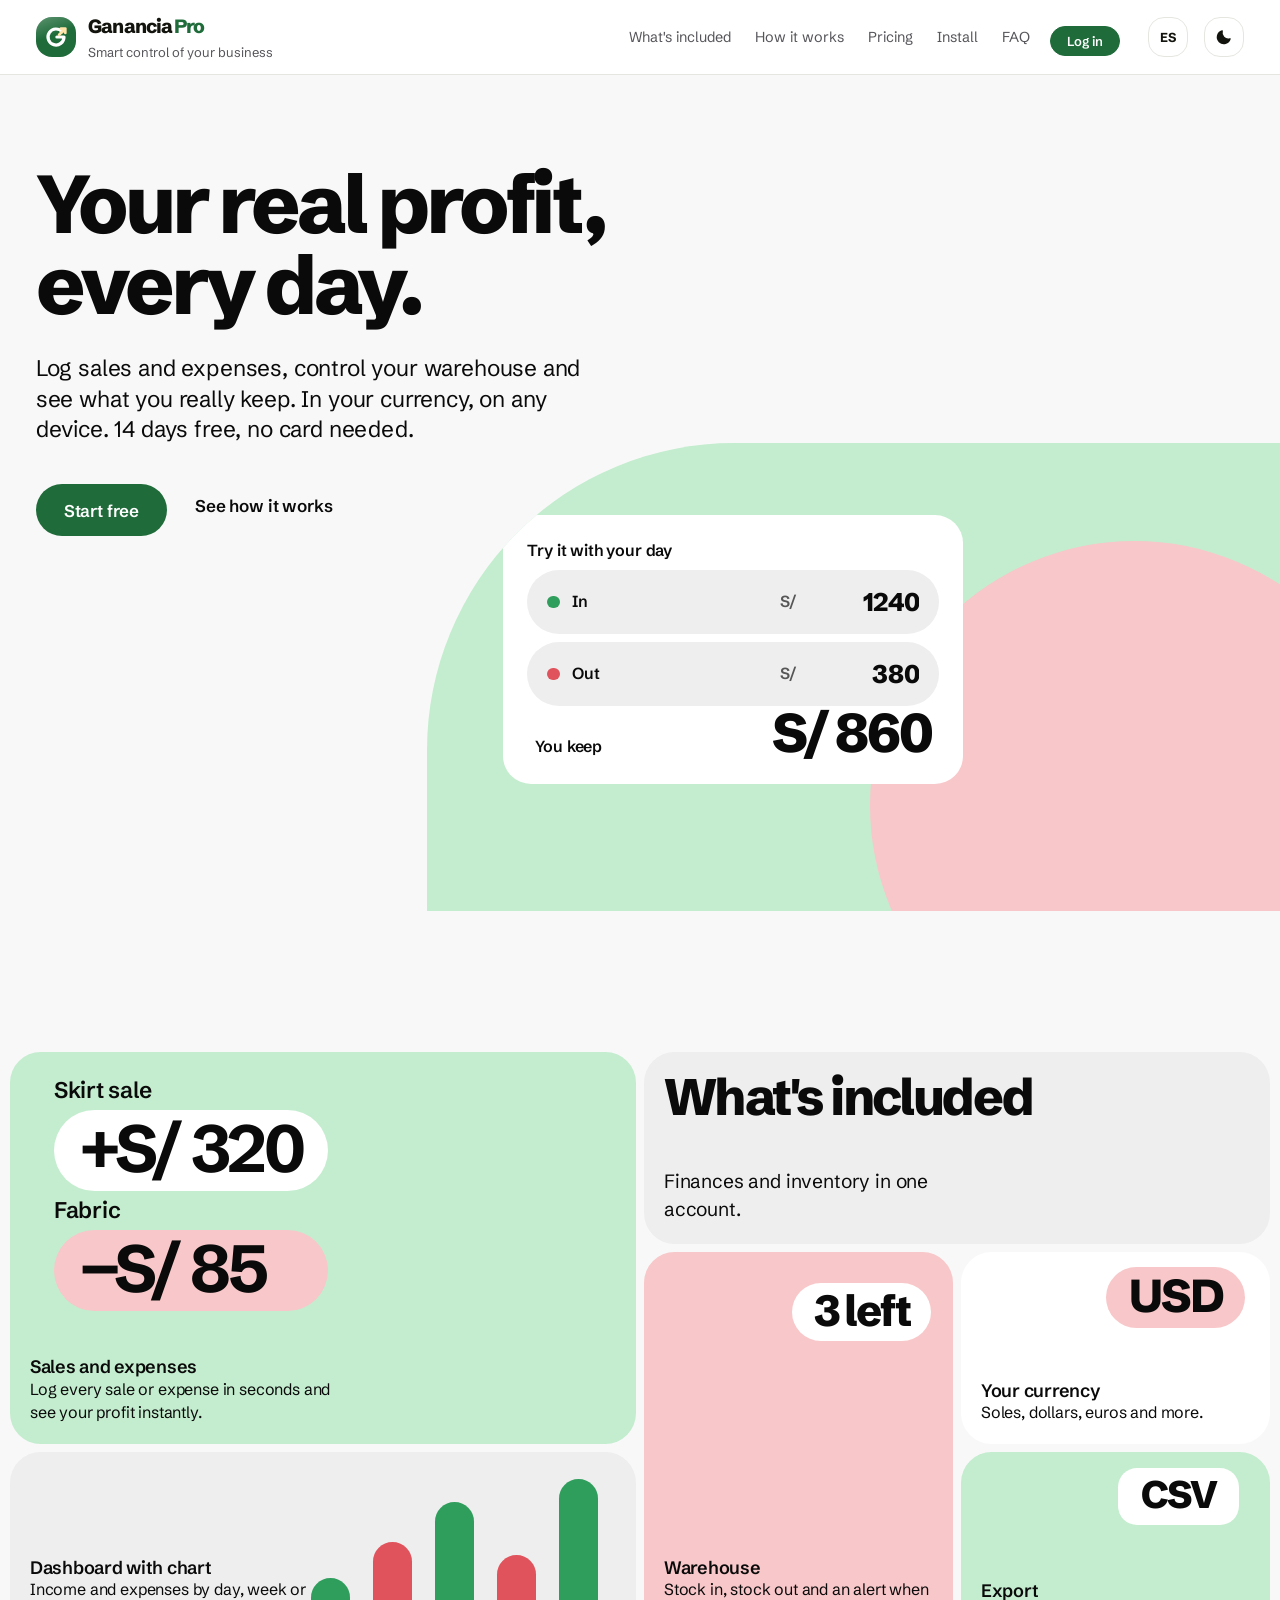
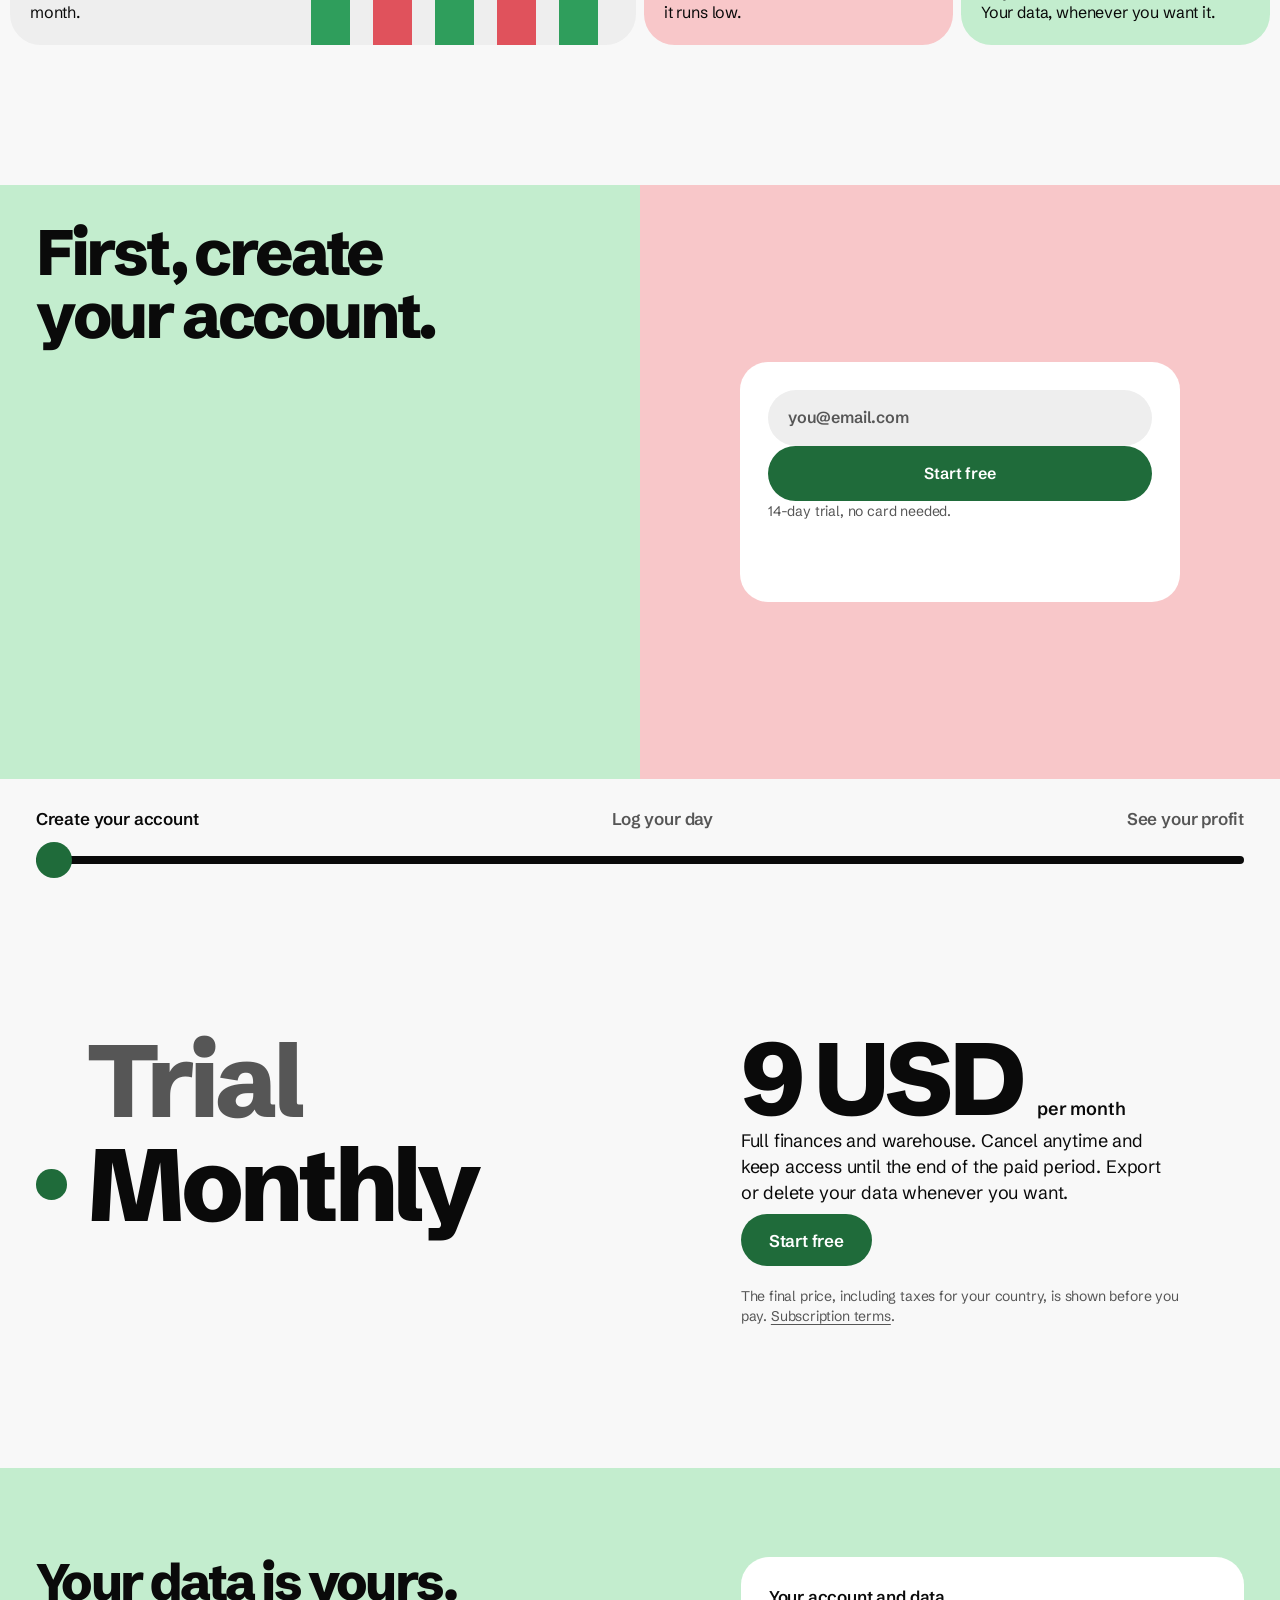
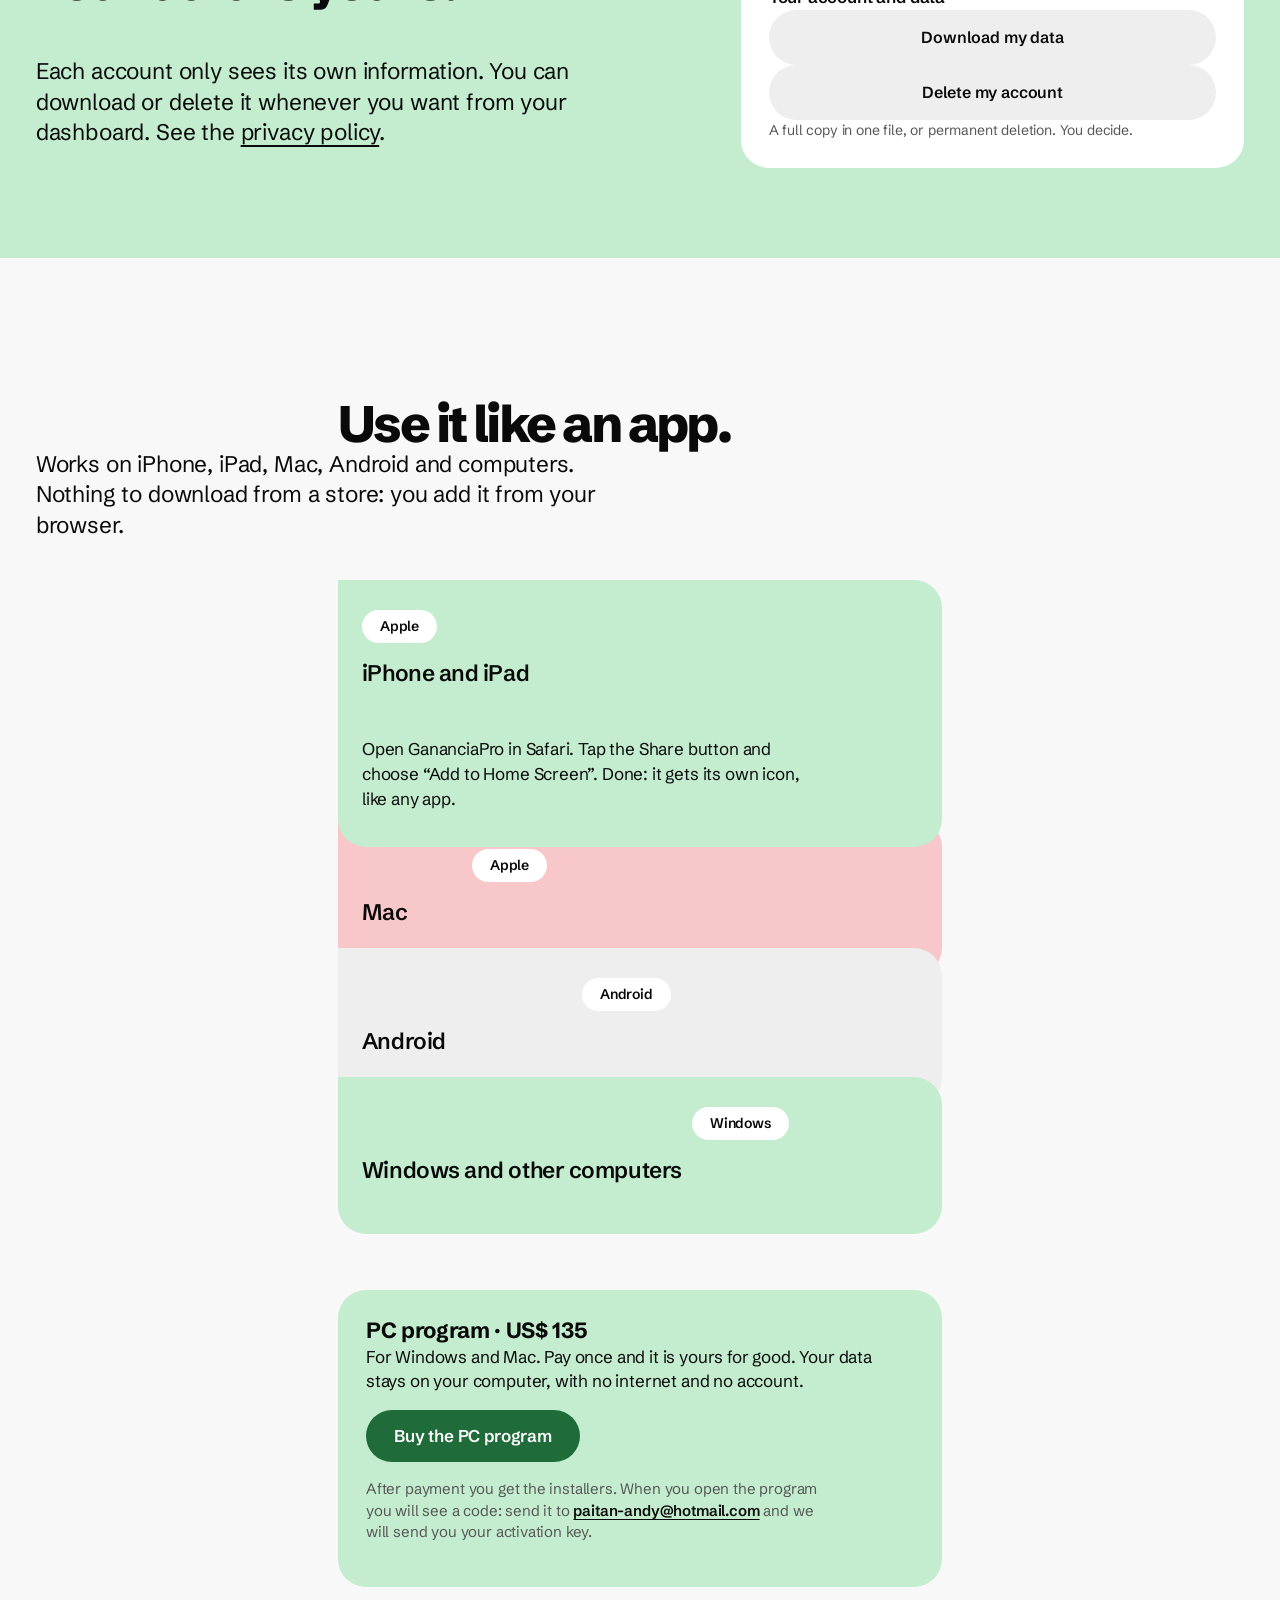
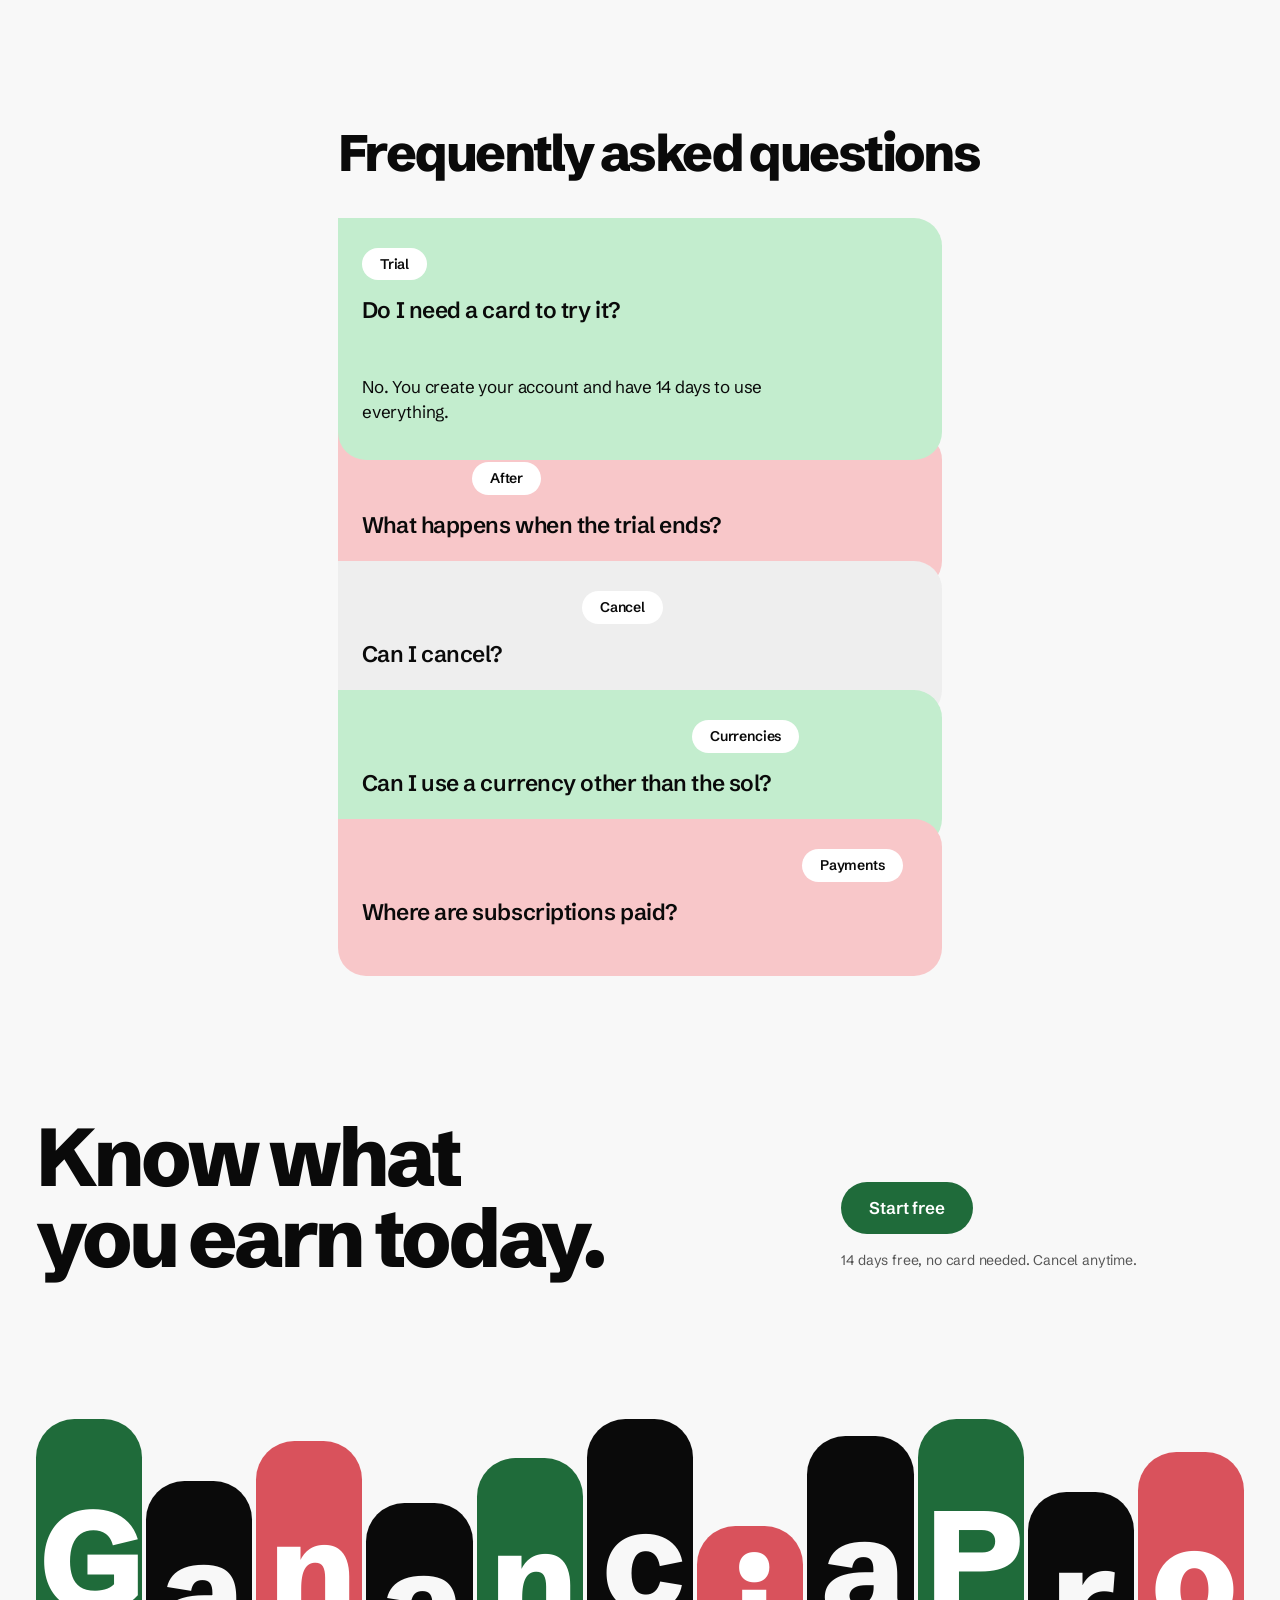
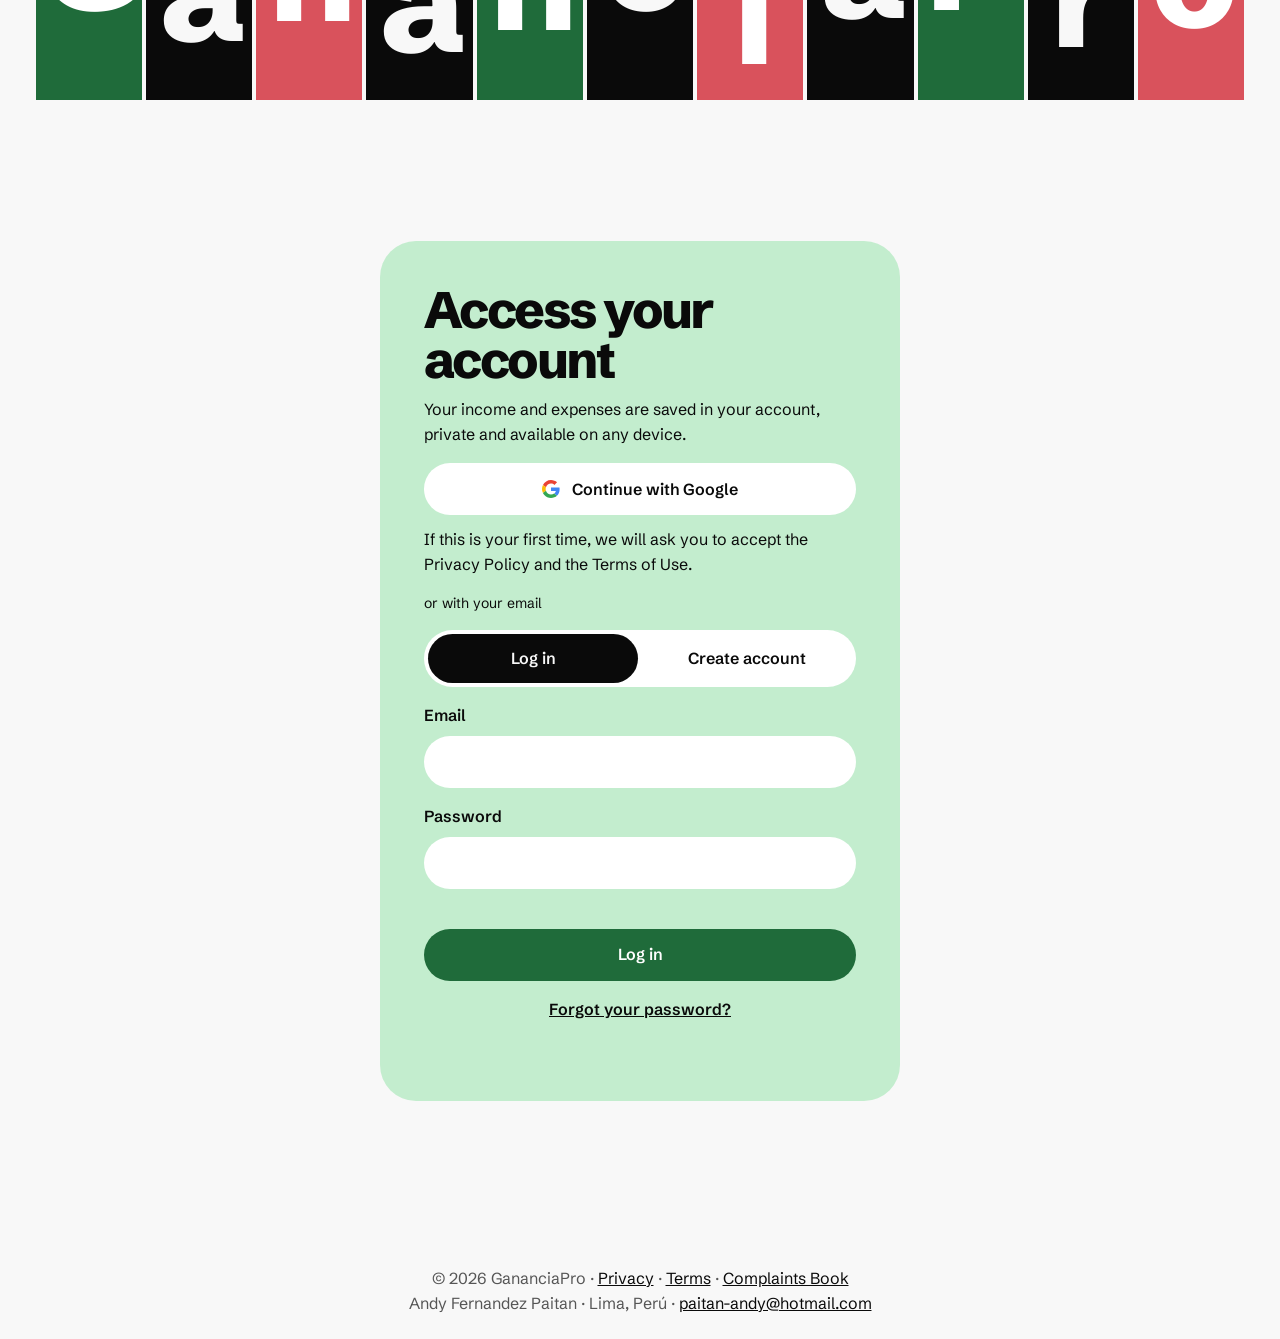
==== commit 0f690daa: "Portada: botón de compra del programa de PC (Polar, US$ 135) Co-Authored-By: Claude Sonnet 5.5 <nore" ====
--- a/index.html
+++ b/index.html
@@ -236,11 +236,12 @@
                 <details name="inst" class="lp-ficha"><summary><span class="lp-pestana">Windows</span><span class="lp-pregunta">Windows y otras computadoras</span></summary><p>Abre GananciaPro en Chrome o Edge. A la derecha de la barra de direcciones aparece el icono «Instalar»: púlsalo y confirma.</p></details>
             </div>
             <div class="lp-descarga">
-                <h3 class="lp-descarga-t">Programa para PC</h3>
-                <p>Para Windows y Mac. Tus datos se guardan en tu computadora, sin internet y sin cuenta. Se compra una vez y recibes el instalador y tu clave de activación.</p>
+                <h3 class="lp-descarga-t">Programa para PC · US$ 135</h3>
+                <p>Para Windows y Mac. Pagas una sola vez y es tuyo para siempre. Tus datos se guardan en tu computadora, sin internet y sin cuenta.</p>
                 <div class="lp-acciones">
-                    <a class="lp-btn" href="mailto:paitan-andy@hotmail.com?subject=Quiero%20GananciaPro%20para%20PC" rel="noopener">Quiero el programa para PC</a>
-                </div>
+                    <a class="lp-btn" href="https://sandbox-api.polar.sh/v1/checkout-links/polar_cl_zcv9AlNX4VF11BH8kWCwDFKnjMEW5R8g2EQ7G1UZTyp/redirect" rel="noopener">Comprar el programa para PC</a>
+                </div>
+                <p class="lp-descarga-n">Después del pago recibes los instaladores. Al abrir el programa verás un código: envíalo a <a href="mailto:paitan-andy@hotmail.com?subject=Clave%20GananciaPro%20PC">paitan-andy@hotmail.com</a> y te mandamos tu clave de activación.</p>
             </div>
         </section>
 
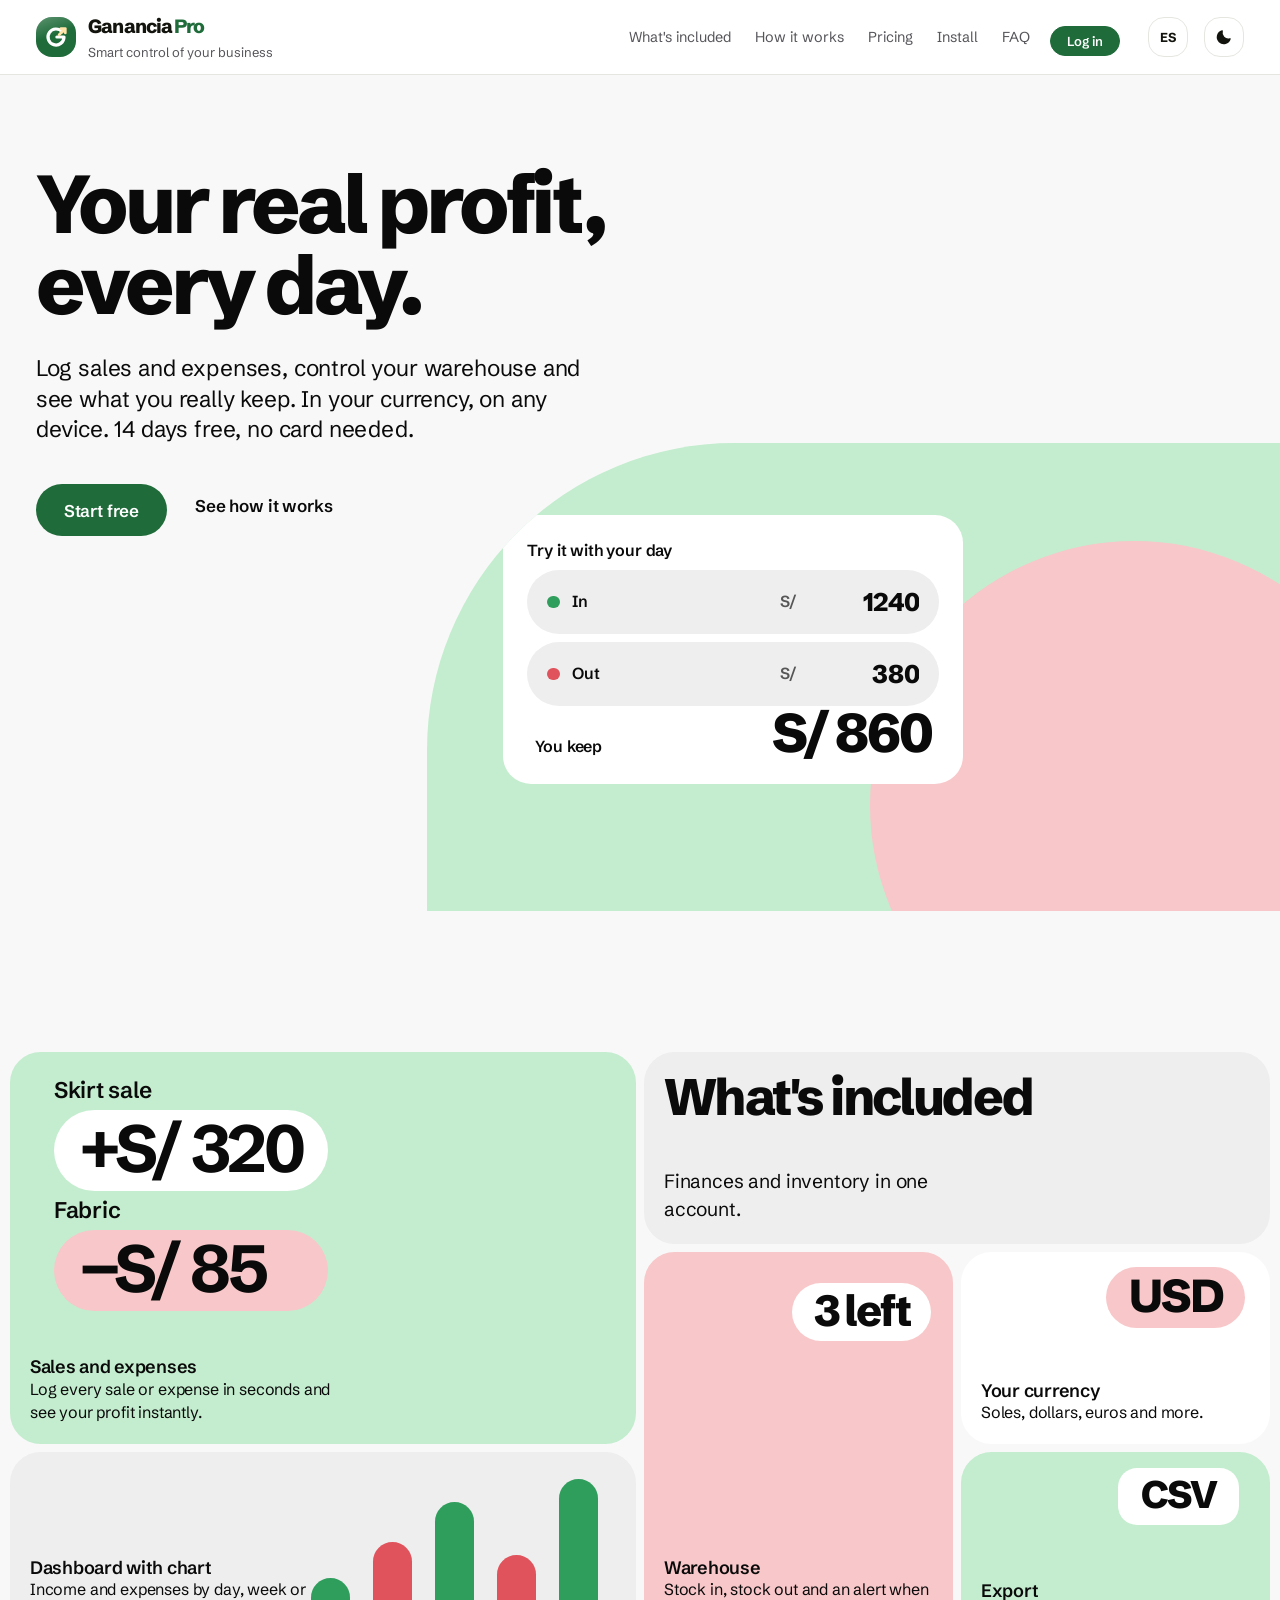
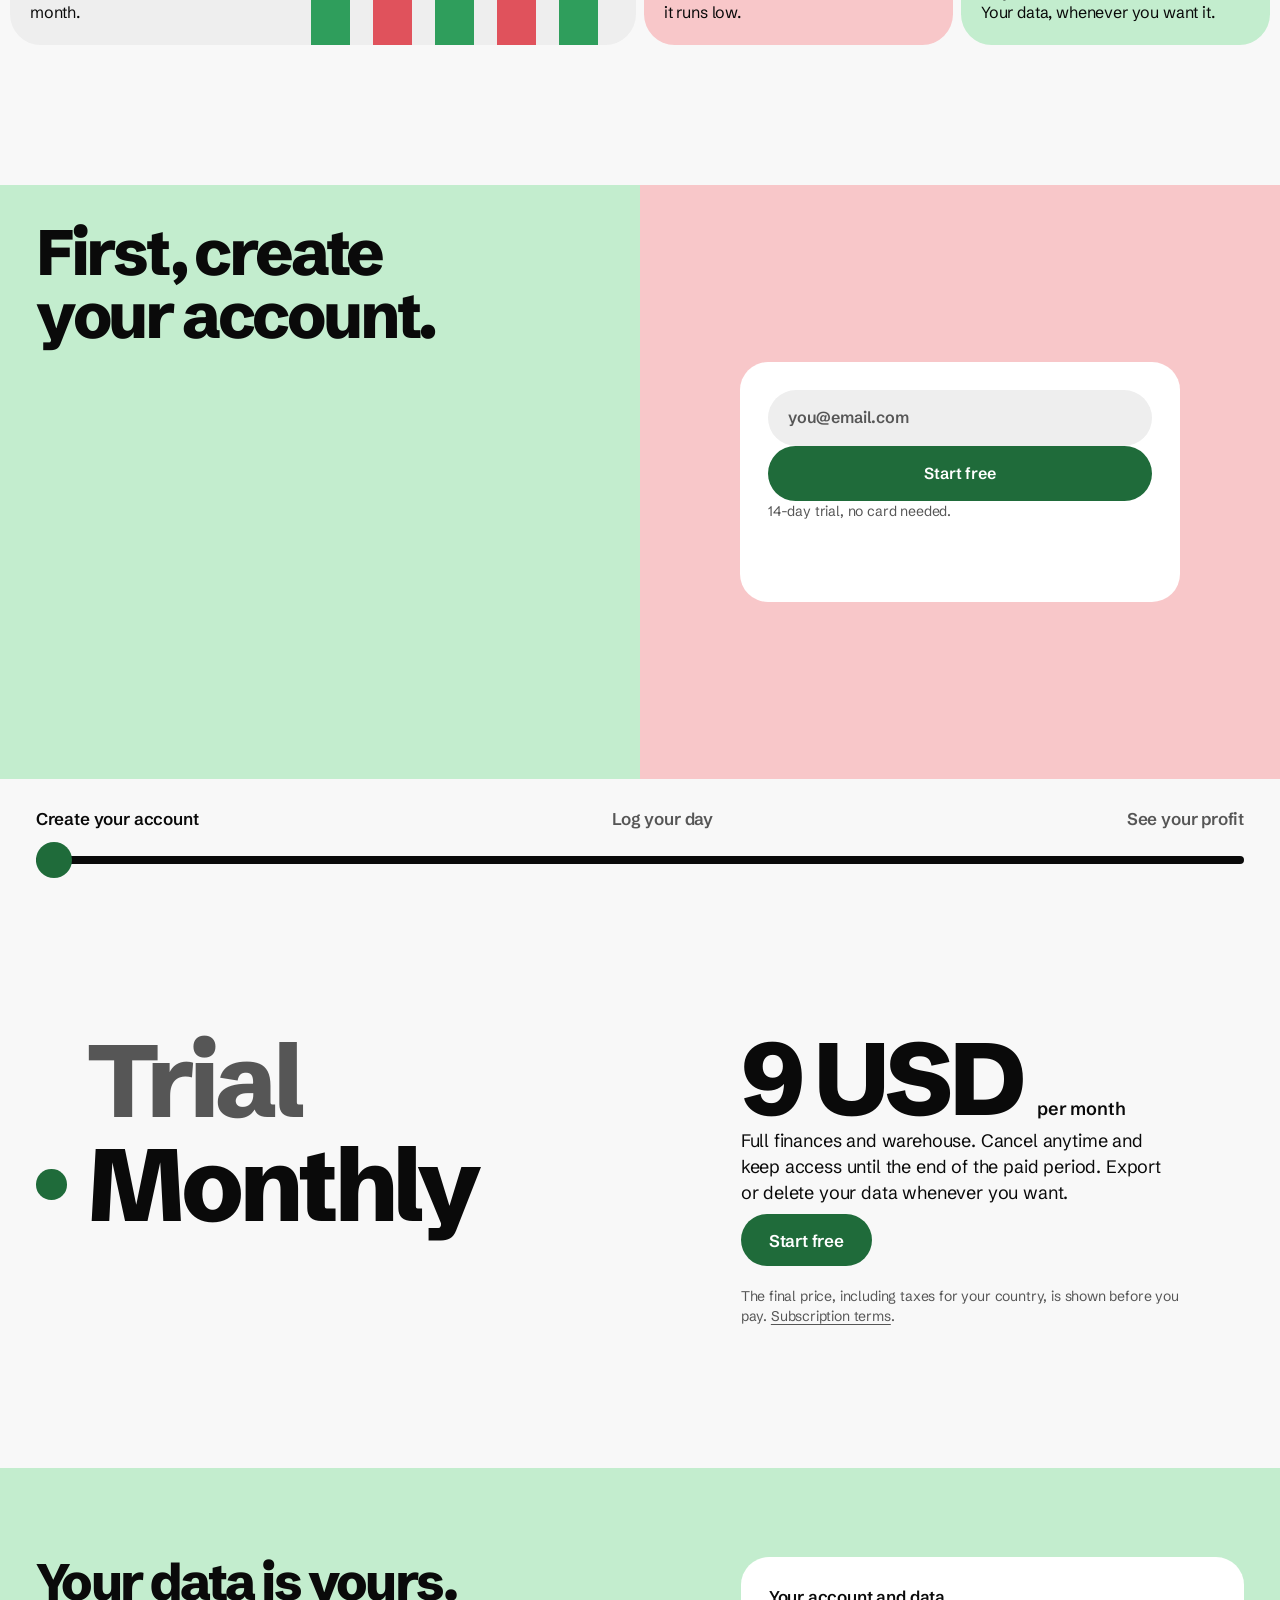
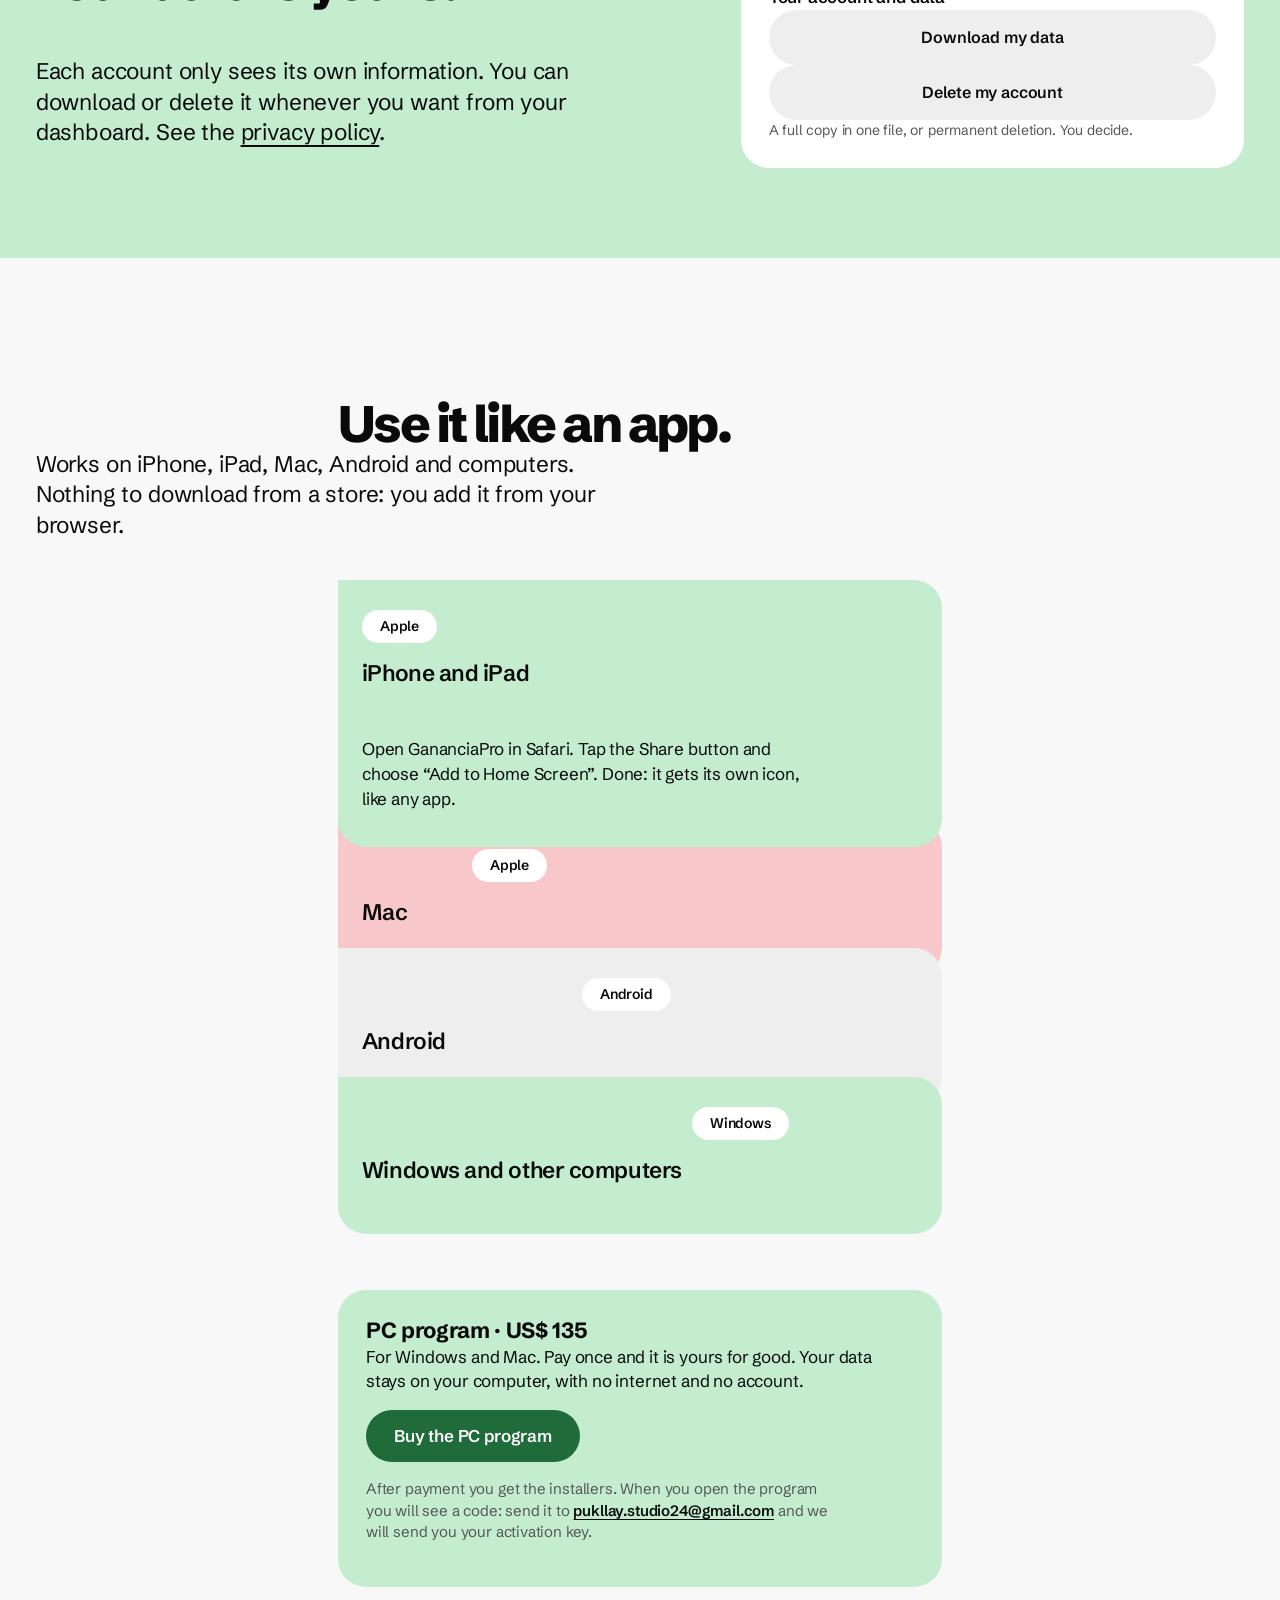
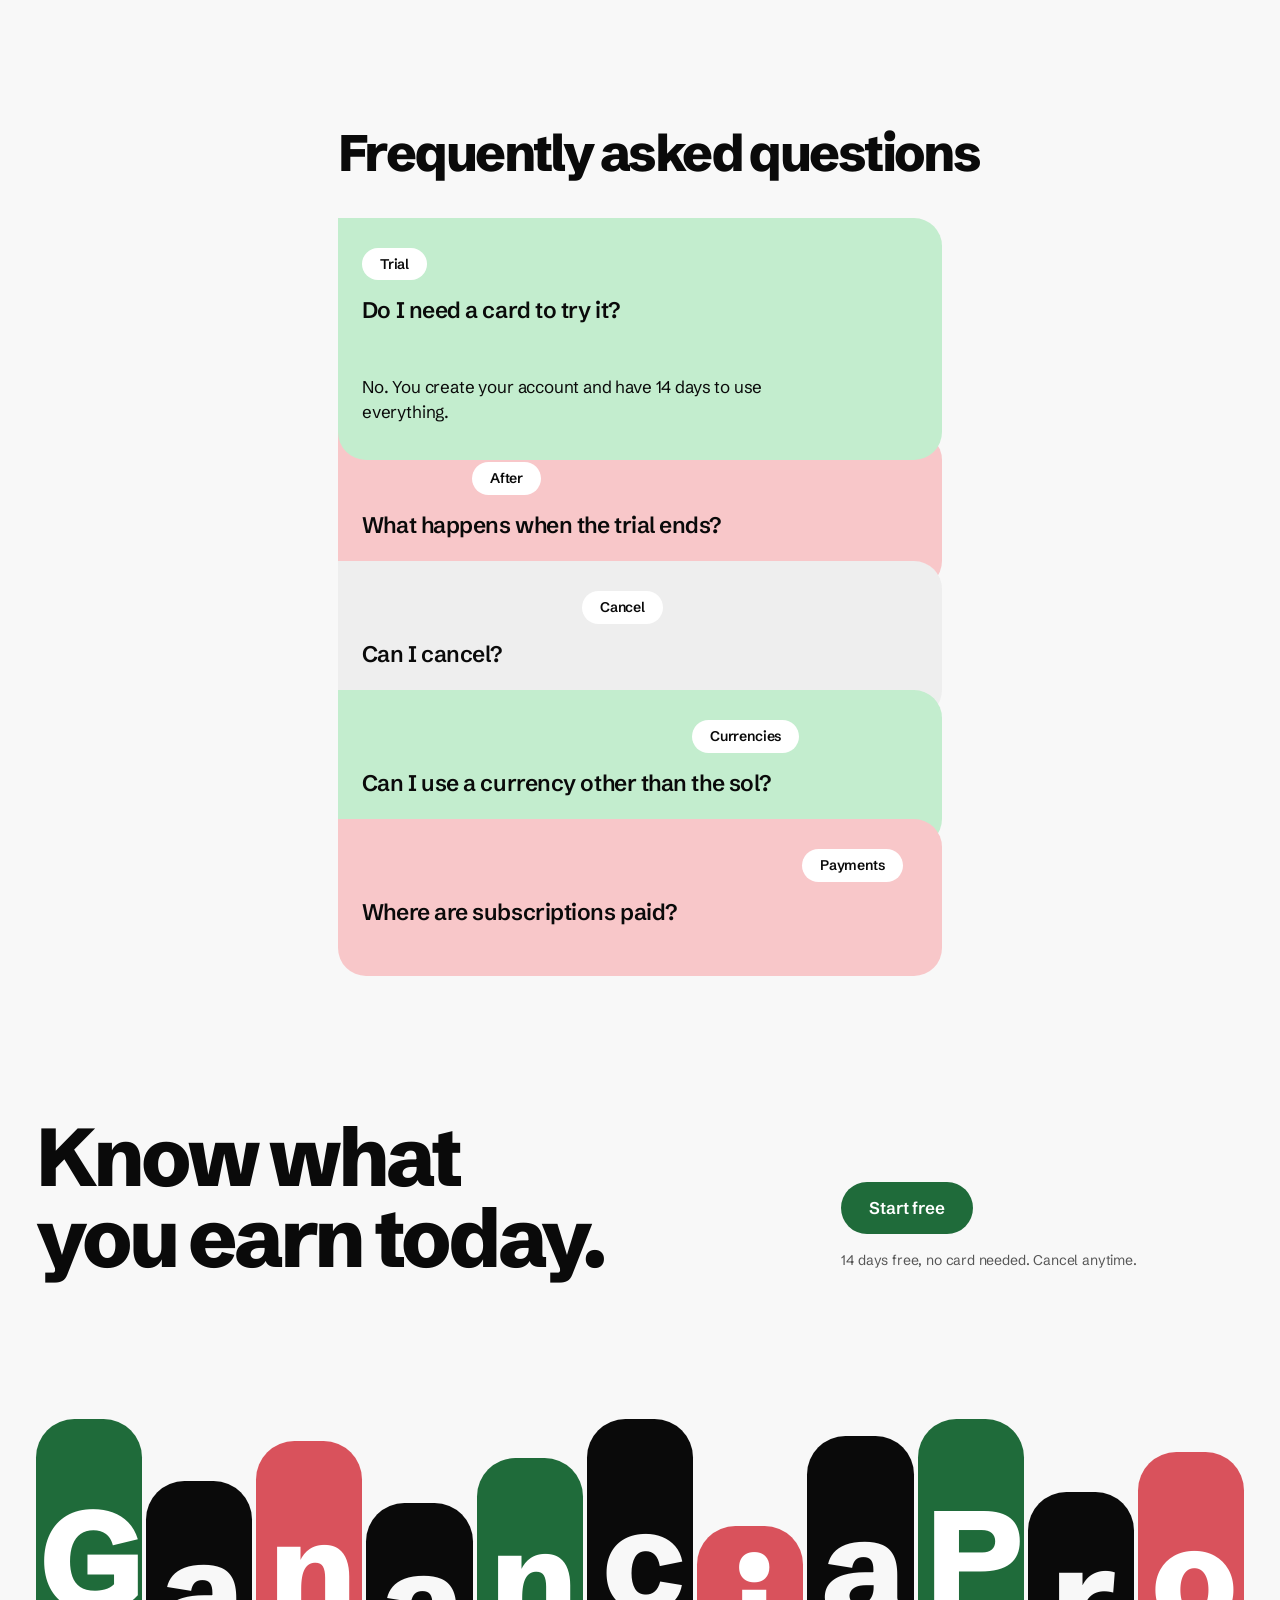
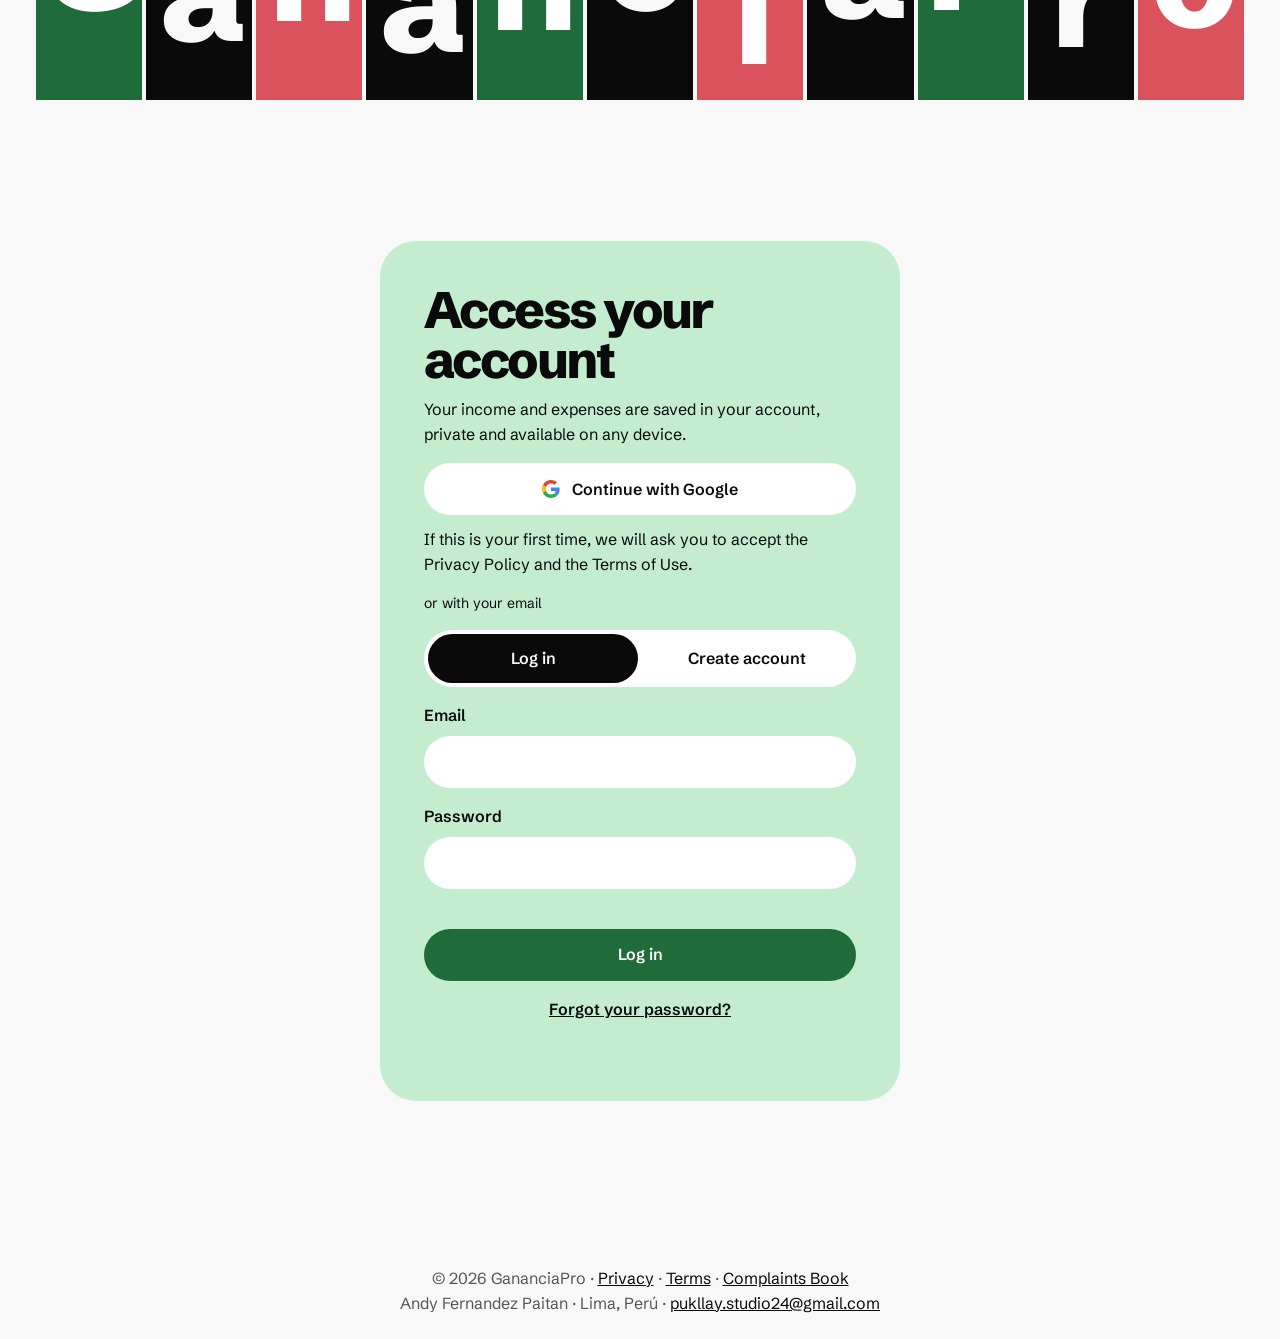
==== commit c96593b7: "Correo de contacto: pukllay.studio24@gmail.com Co-Authored-By: Claude Sonnet 5.5 <noreply@anthropic." ====
--- a/index.html
+++ b/index.html
@@ -241,7 +241,7 @@
                 <div class="lp-acciones">
                     <a class="lp-btn" href="https://sandbox-api.polar.sh/v1/checkout-links/polar_cl_zcv9AlNX4VF11BH8kWCwDFKnjMEW5R8g2EQ7G1UZTyp/redirect" rel="noopener">Comprar el programa para PC</a>
                 </div>
-                <p class="lp-descarga-n">Después del pago recibes los instaladores. Al abrir el programa verás un código: envíalo a <a href="mailto:paitan-andy@hotmail.com?subject=Clave%20GananciaPro%20PC">paitan-andy@hotmail.com</a> y te mandamos tu clave de activación.</p>
+                <p class="lp-descarga-n">Después del pago recibes los instaladores. Al abrir el programa verás un código: envíalo a <a href="mailto:pukllay.studio24@gmail.com?subject=Clave%20GananciaPro%20PC">pukllay.studio24@gmail.com</a> y te mandamos tu clave de activación.</p>
             </div>
         </section>
 
@@ -1089,7 +1089,7 @@
 
     <footer>
         <p>&copy; 2026 GananciaPro · <a href="privacidad.html">Privacidad</a> · <a href="terminos.html">Términos</a> · <a href="reclamaciones.html">Libro de Reclamaciones</a></p>
-        <p class="pie-titular">Andy Fernandez Paitan · Lima, Perú · <a href="mailto:paitan-andy@hotmail.com">paitan-andy@hotmail.com</a></p>
+        <p class="pie-titular">Andy Fernandez Paitan · Lima, Perú · <a href="mailto:pukllay.studio24@gmail.com">pukllay.studio24@gmail.com</a></p>
     </footer>
 
     <script src="js/vendor/supabase.js"></script>
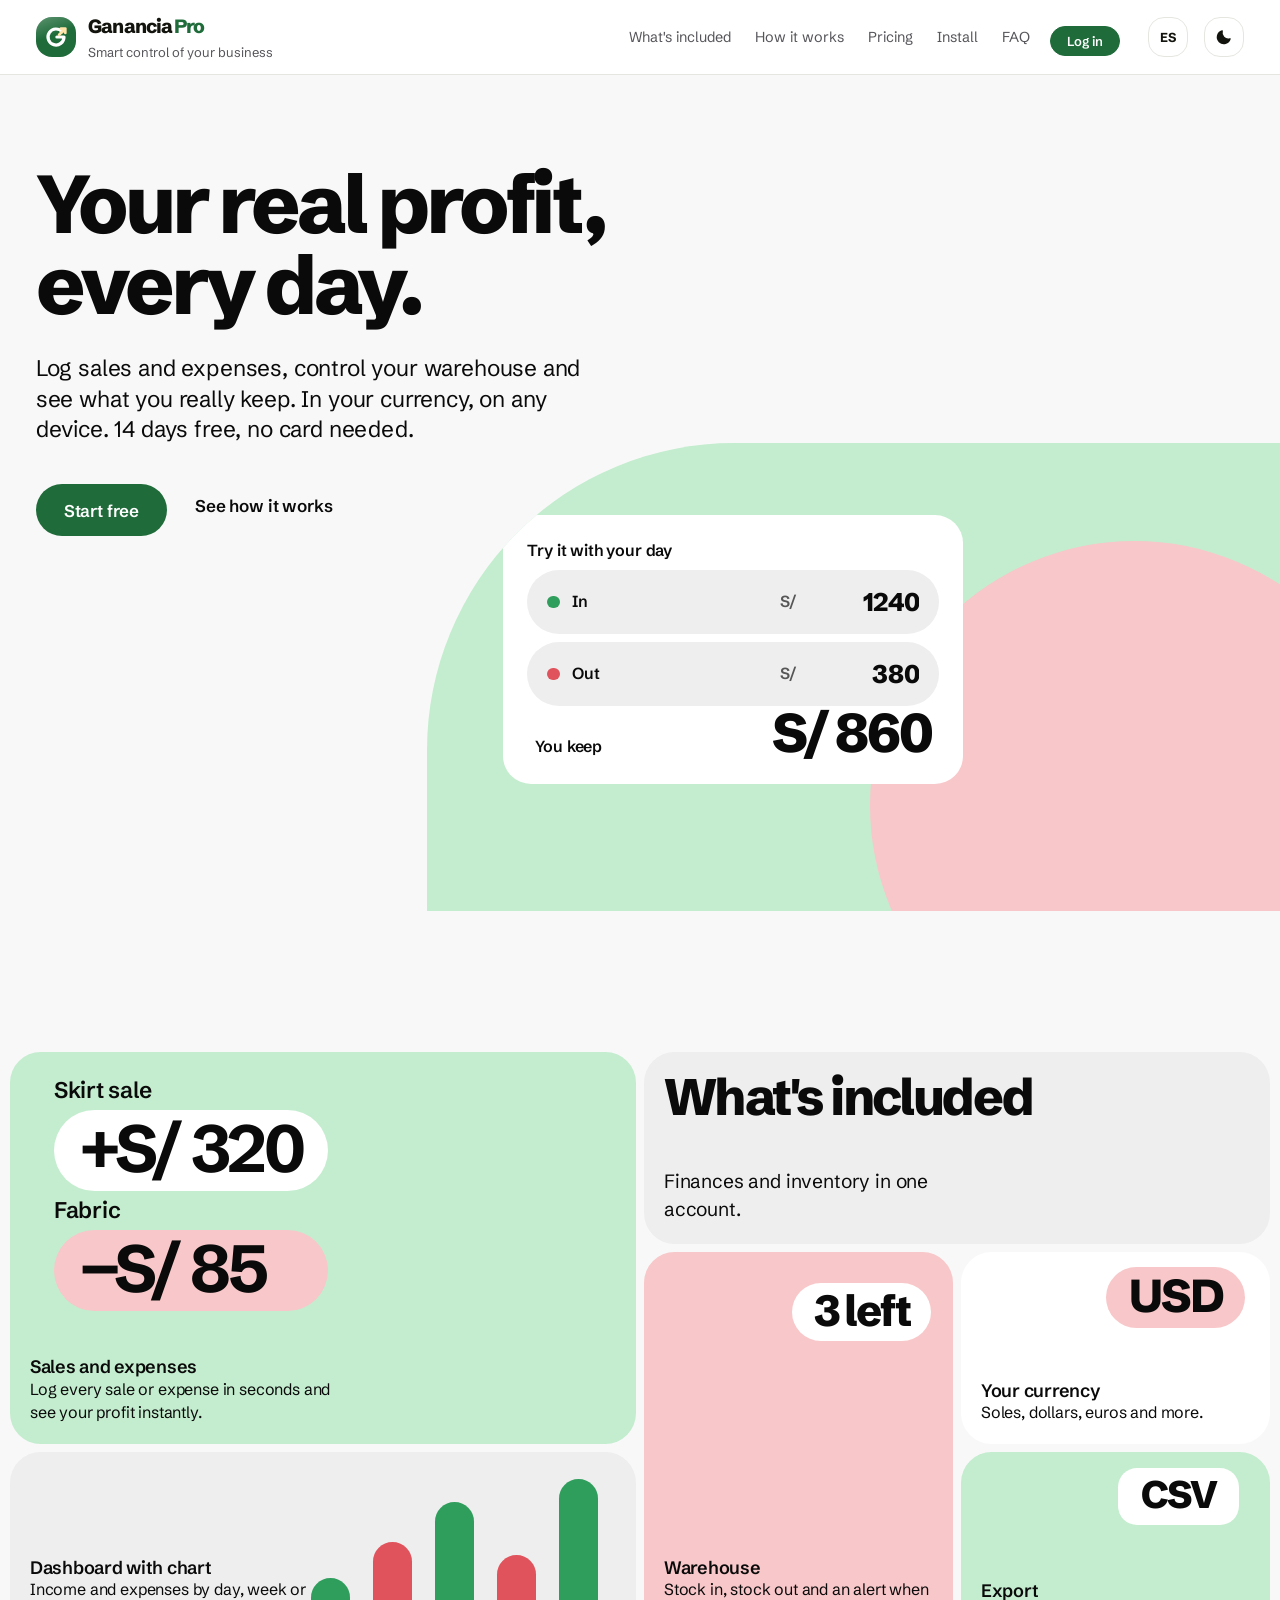
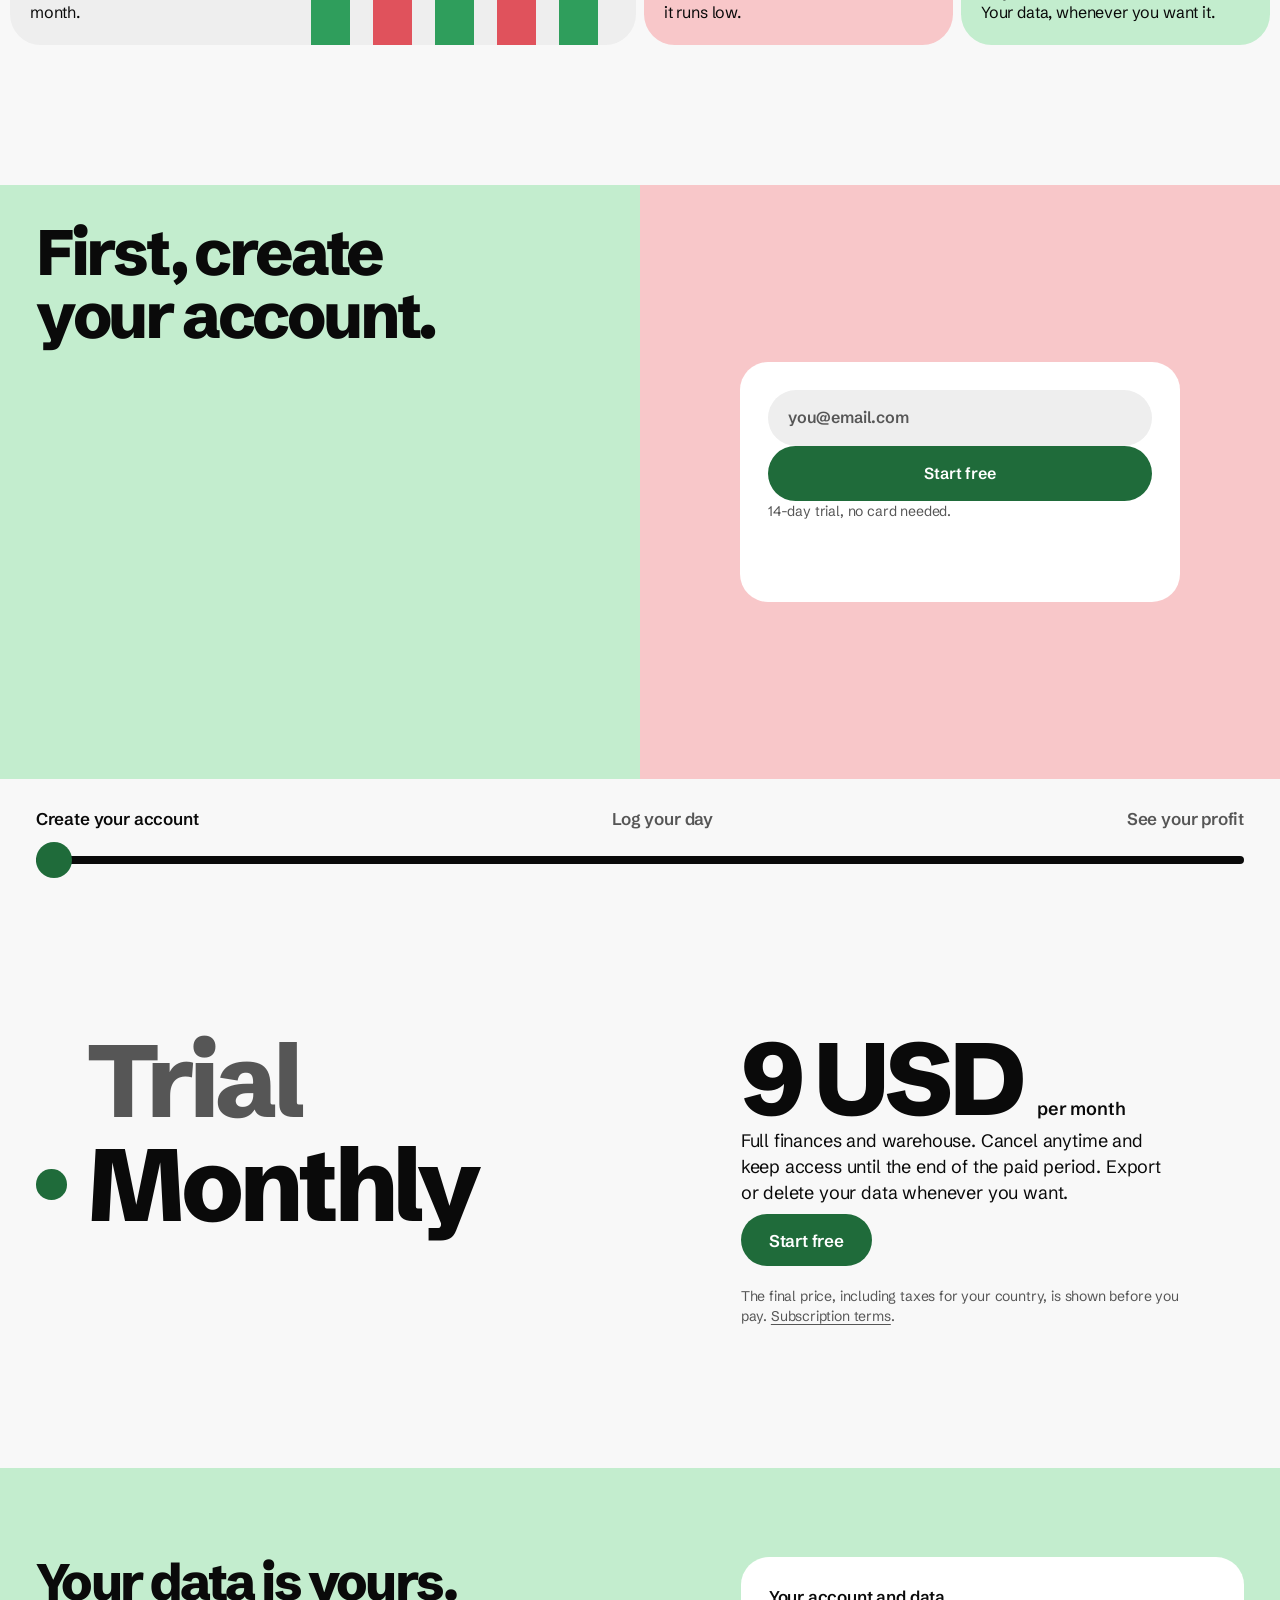
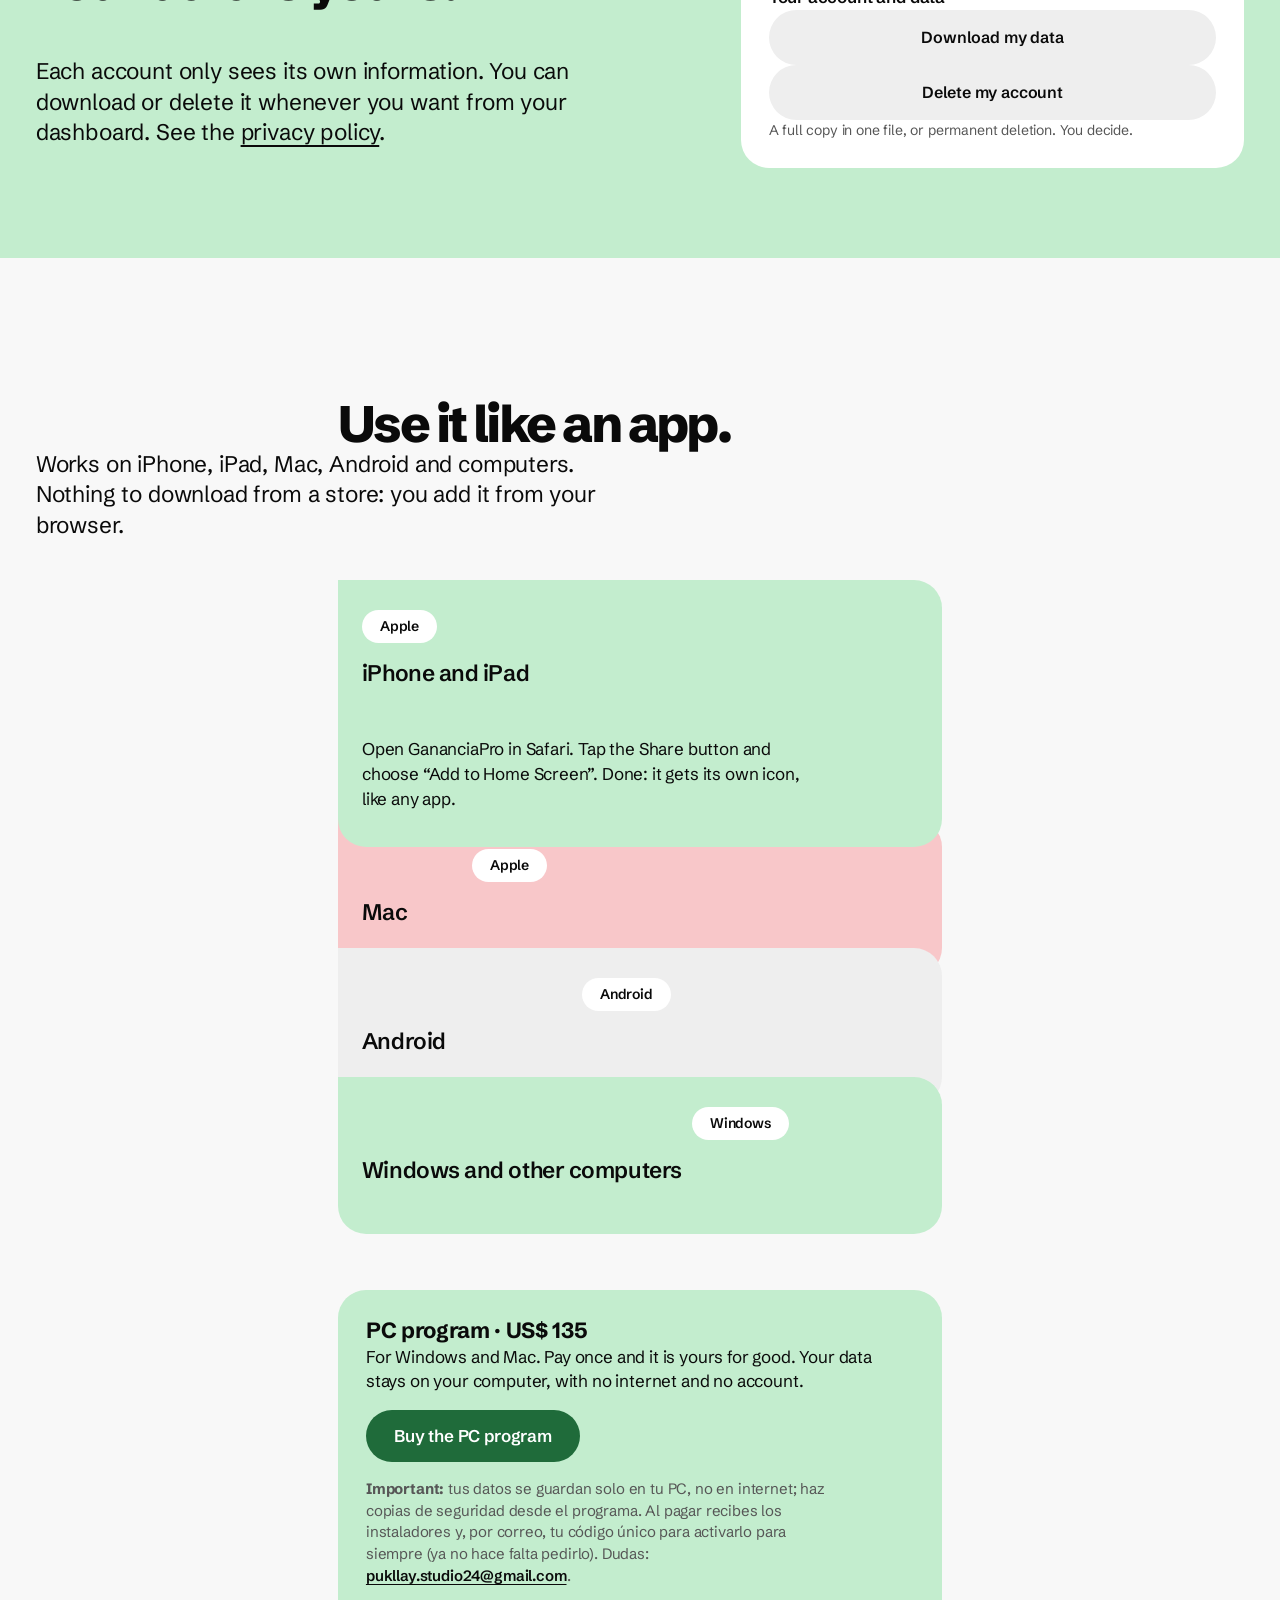
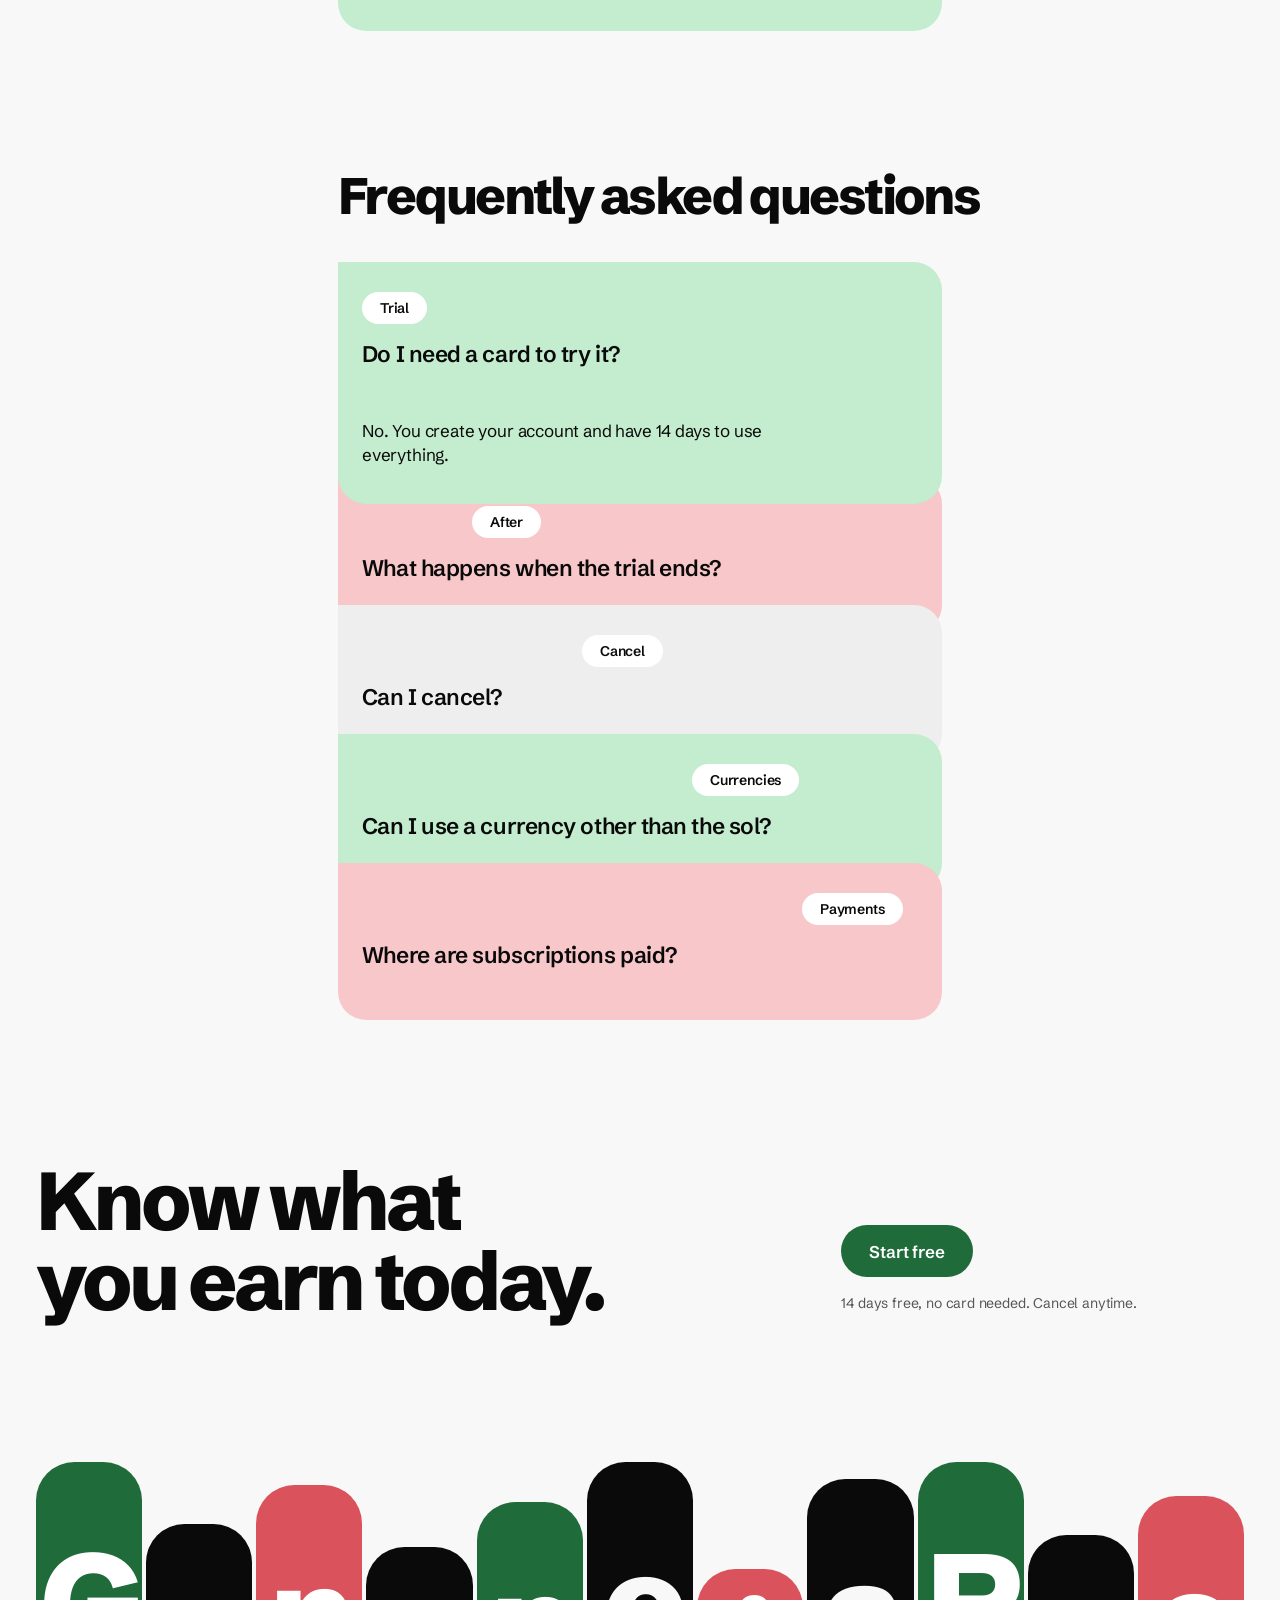
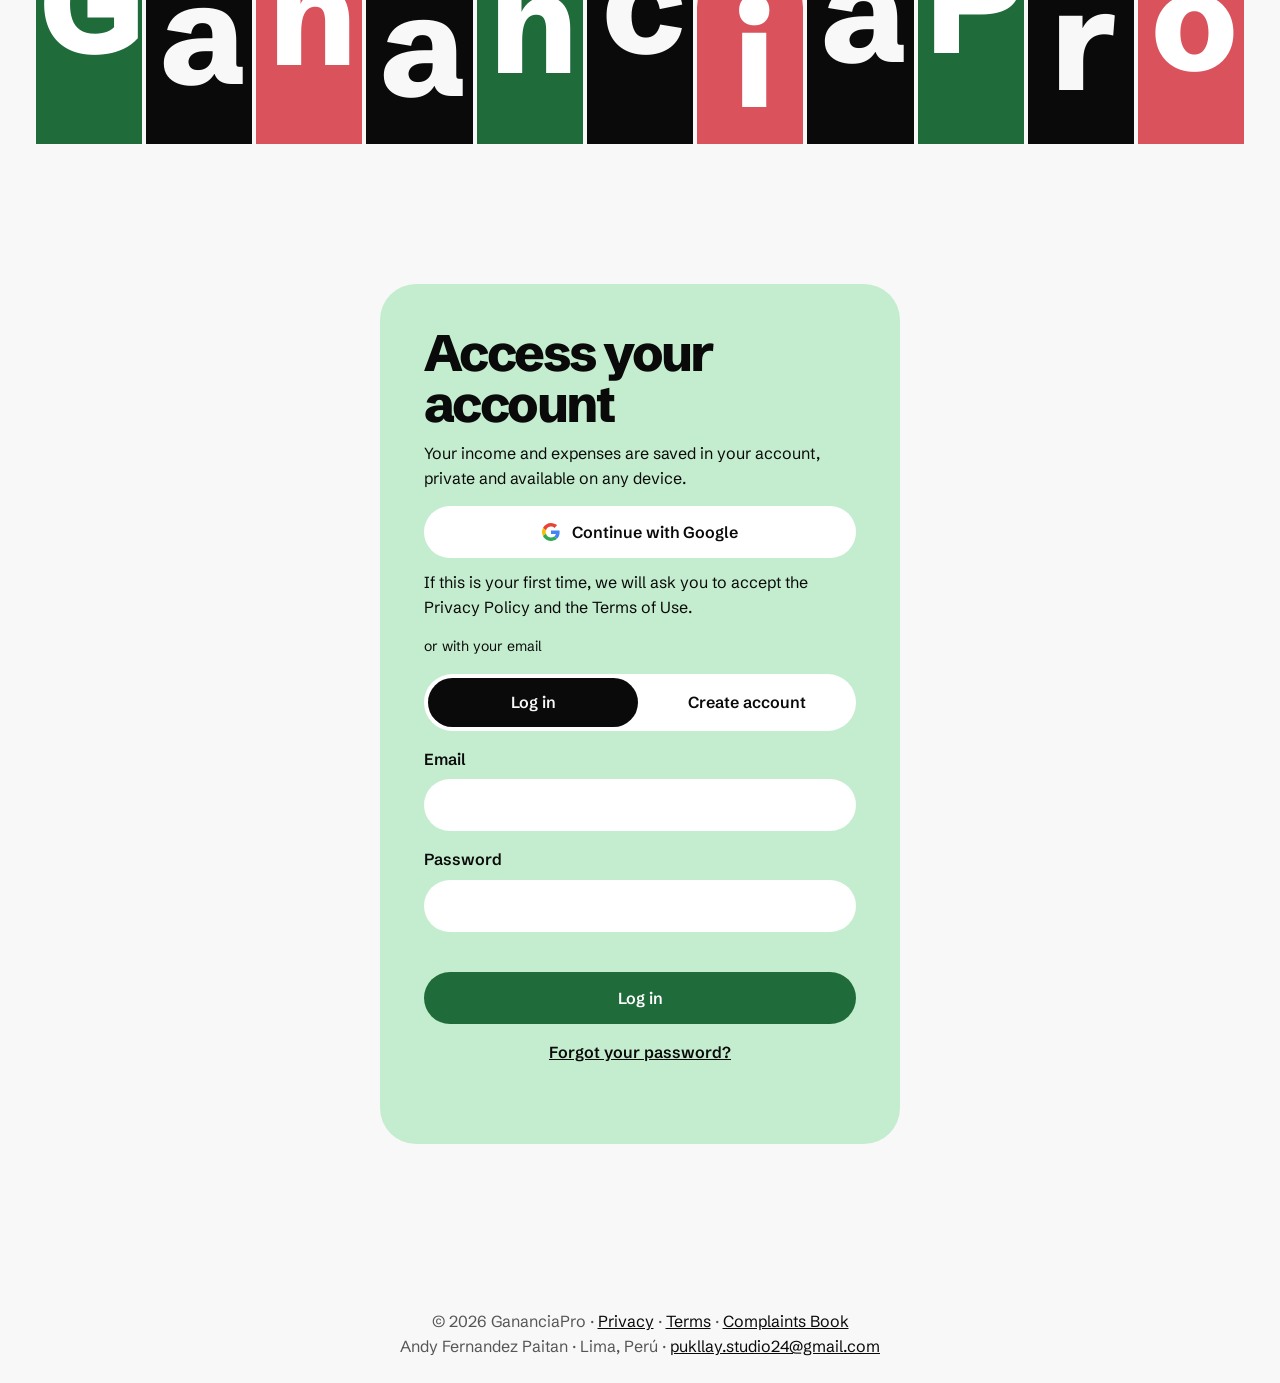
==== commit 8db0a4c0: "Landing: aviso de datos locales y código por correo Co-Authored-By: Claude Sonnet 5.5 <noreply@anthr" ====
--- a/index.html
+++ b/index.html
@@ -241,7 +241,7 @@
                 <div class="lp-acciones">
                     <a class="lp-btn" href="https://sandbox-api.polar.sh/v1/checkout-links/polar_cl_zcv9AlNX4VF11BH8kWCwDFKnjMEW5R8g2EQ7G1UZTyp/redirect" rel="noopener">Comprar el programa para PC</a>
                 </div>
-                <p class="lp-descarga-n">Después del pago recibes los instaladores. Al abrir el programa verás un código: envíalo a <a href="mailto:pukllay.studio24@gmail.com?subject=Clave%20GananciaPro%20PC">pukllay.studio24@gmail.com</a> y te mandamos tu clave de activación.</p>
+                <p class="lp-descarga-n"><strong>Importante:</strong> tus datos se guardan solo en tu PC, no en internet; haz copias de seguridad desde el programa. Al pagar recibes los instaladores y, por correo, tu código único para activarlo para siempre (ya no hace falta pedirlo). Dudas: <a href="mailto:pukllay.studio24@gmail.com">pukllay.studio24@gmail.com</a>.</p>
             </div>
         </section>
 
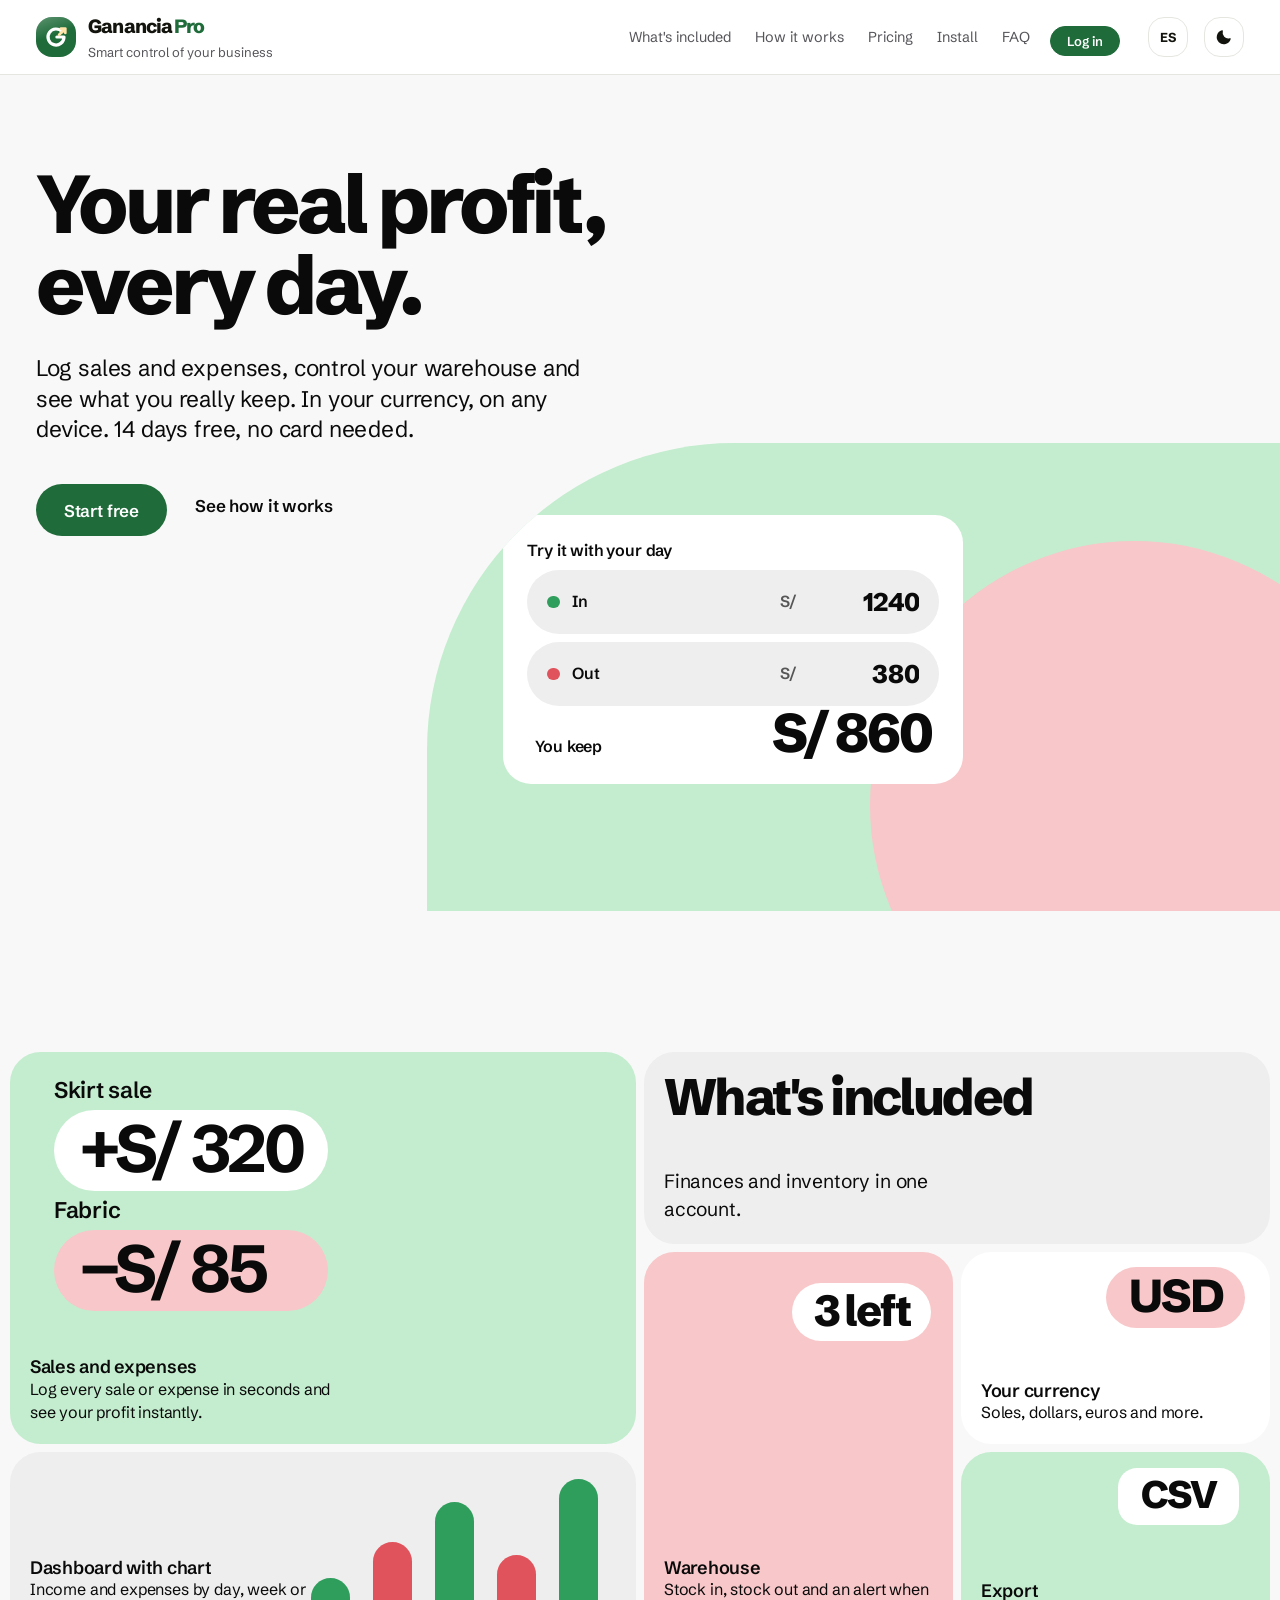
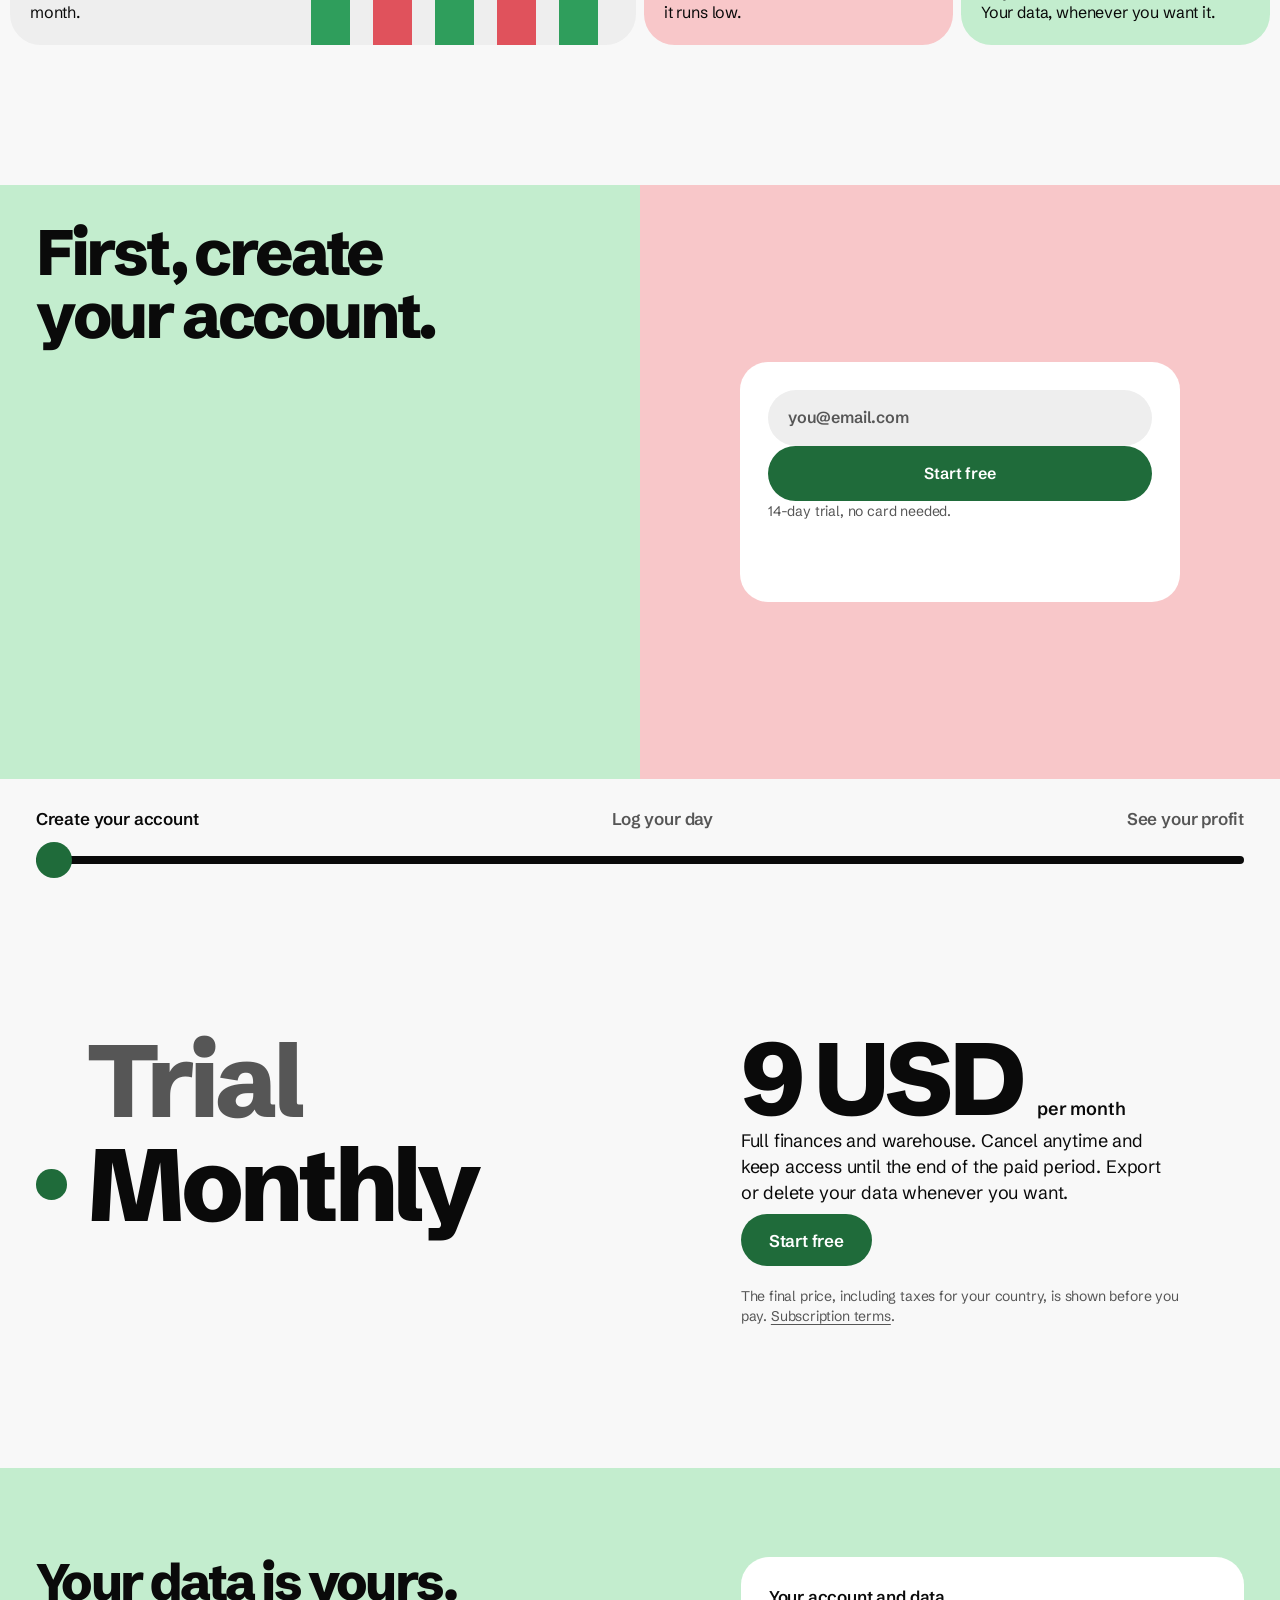
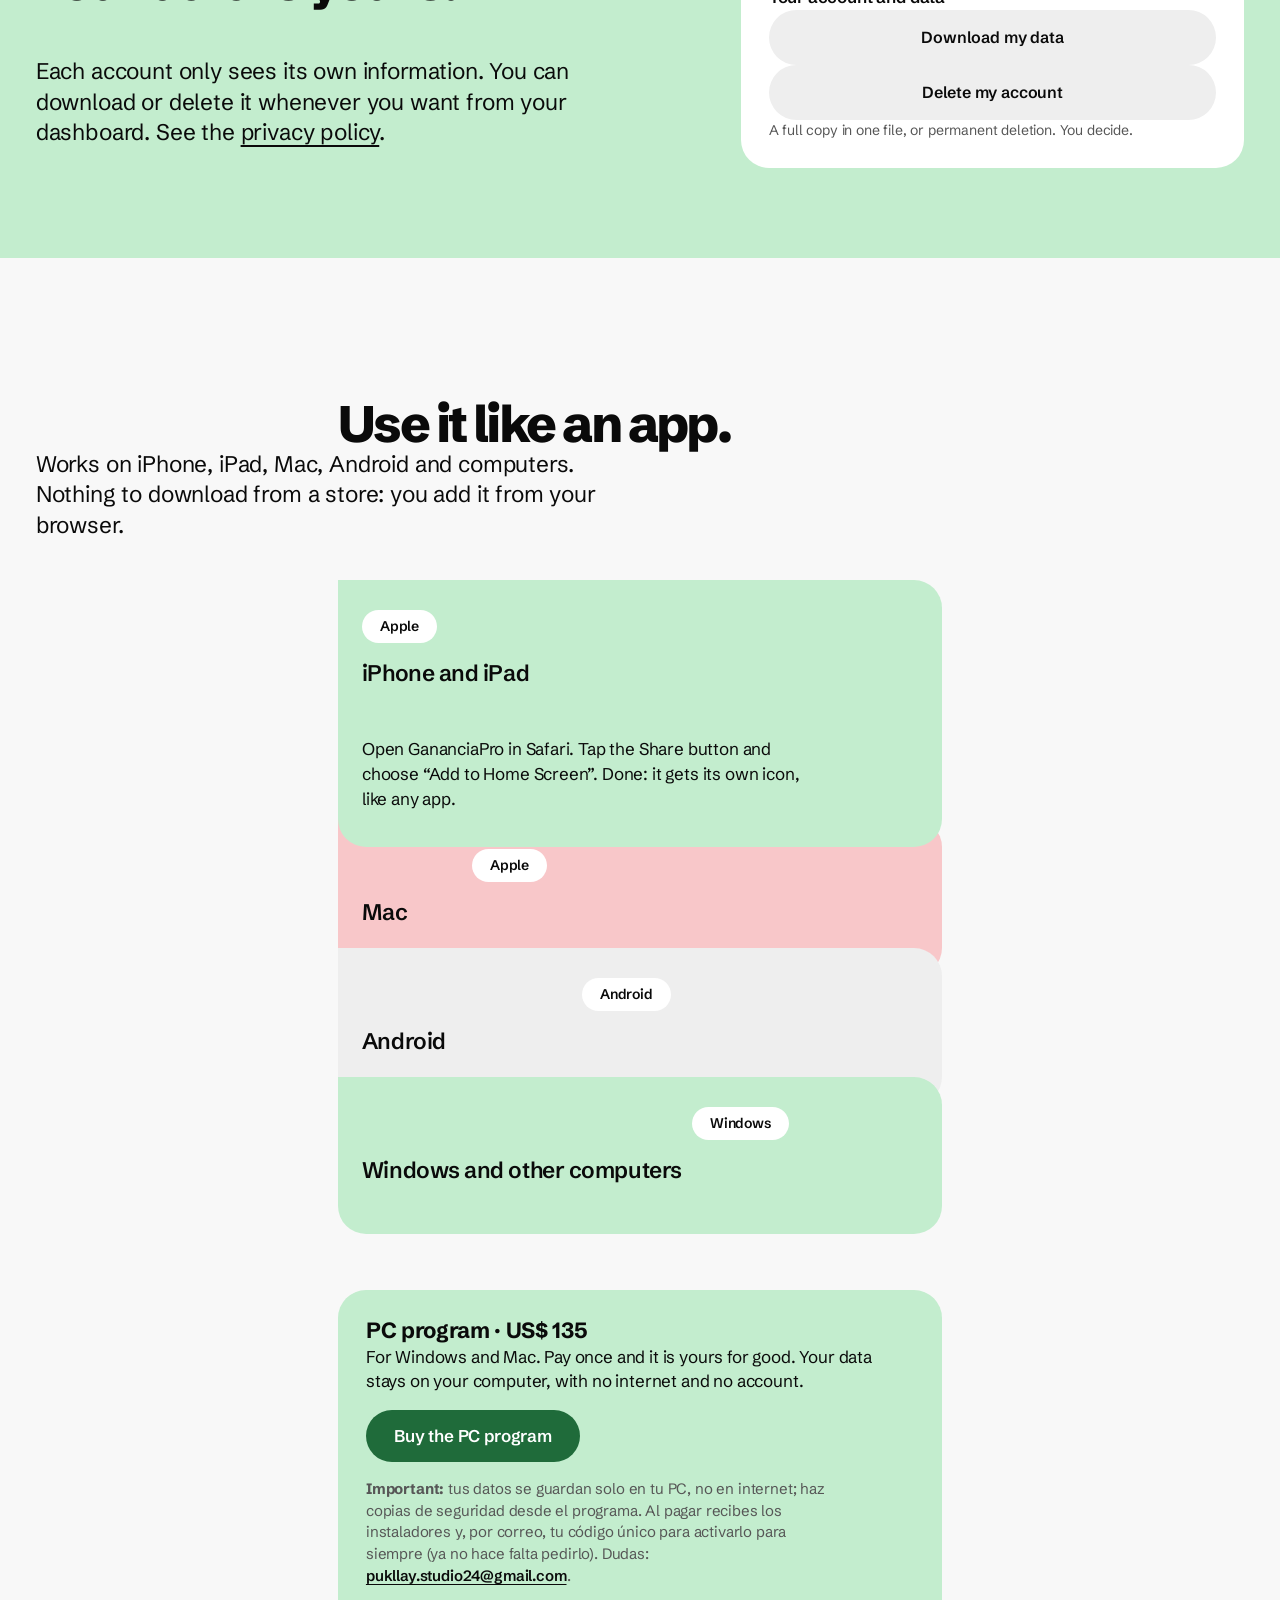
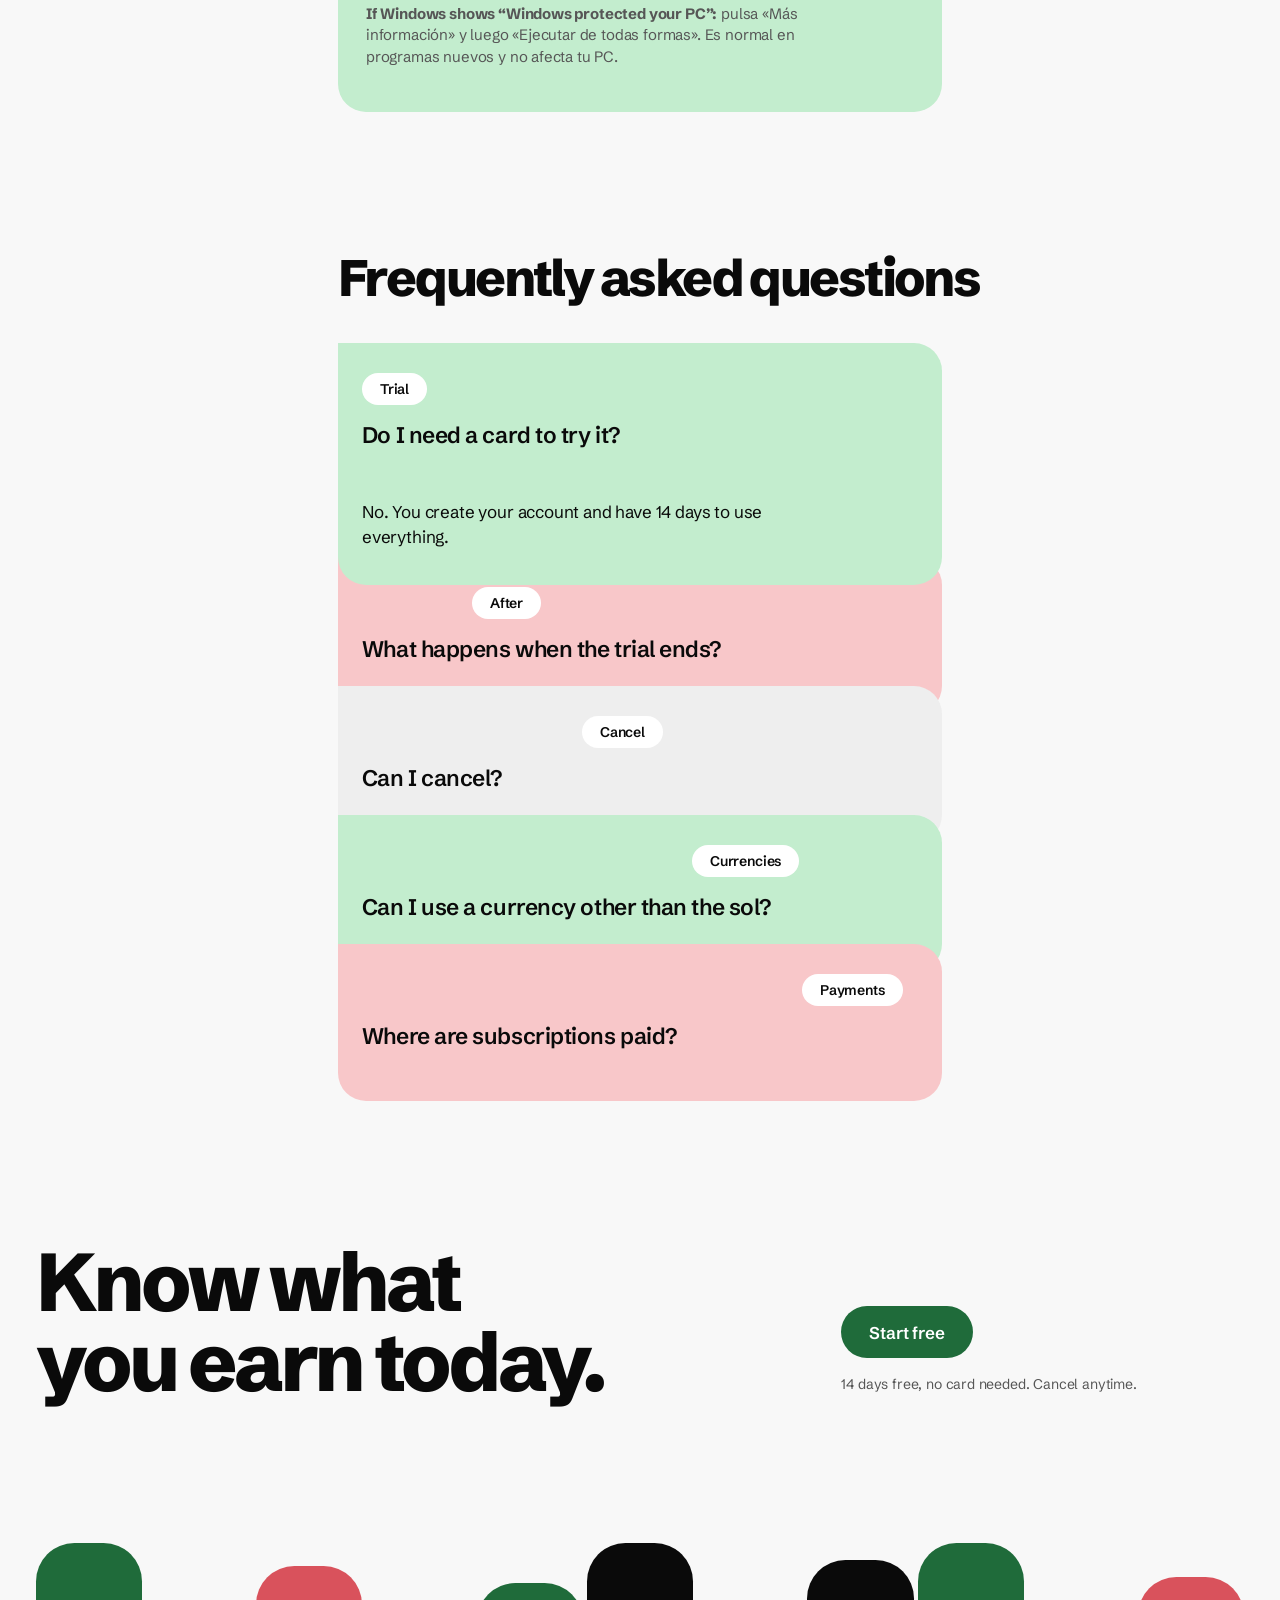
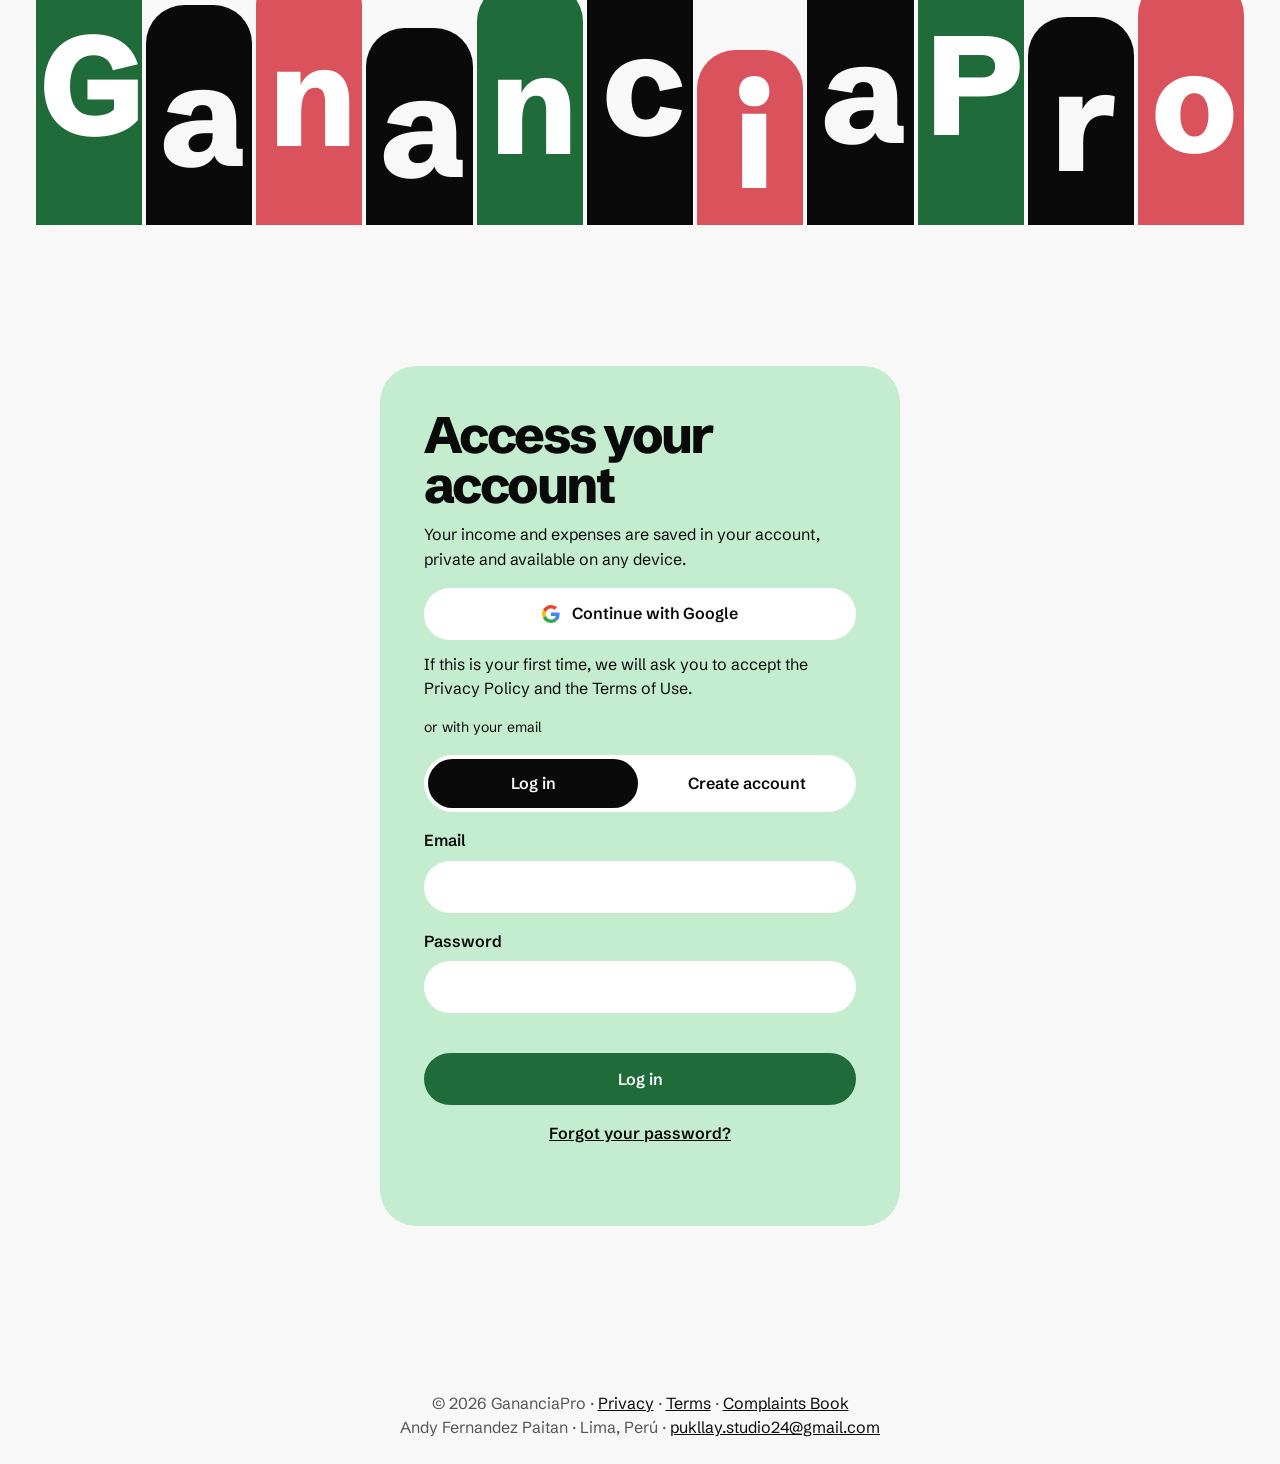
==== commit 81b8d117: "Landing: aviso SmartScreen de Windows Co-Authored-By: Claude Sonnet 5.5 <noreply@anthropic.com> Clau" ====
--- a/index.html
+++ b/index.html
@@ -242,6 +242,7 @@
                     <a class="lp-btn" href="https://sandbox-api.polar.sh/v1/checkout-links/polar_cl_zcv9AlNX4VF11BH8kWCwDFKnjMEW5R8g2EQ7G1UZTyp/redirect" rel="noopener">Comprar el programa para PC</a>
                 </div>
                 <p class="lp-descarga-n"><strong>Importante:</strong> tus datos se guardan solo en tu PC, no en internet; haz copias de seguridad desde el programa. Al pagar recibes los instaladores y, por correo, tu código único para activarlo para siempre (ya no hace falta pedirlo). Dudas: <a href="mailto:pukllay.studio24@gmail.com">pukllay.studio24@gmail.com</a>.</p>
+                <p class="lp-descarga-n"><strong>Si Windows muestra «Windows protegió su PC»:</strong> pulsa «Más información» y luego «Ejecutar de todas formas». Es normal en programas nuevos y no afecta tu PC.</p>
             </div>
         </section>
 
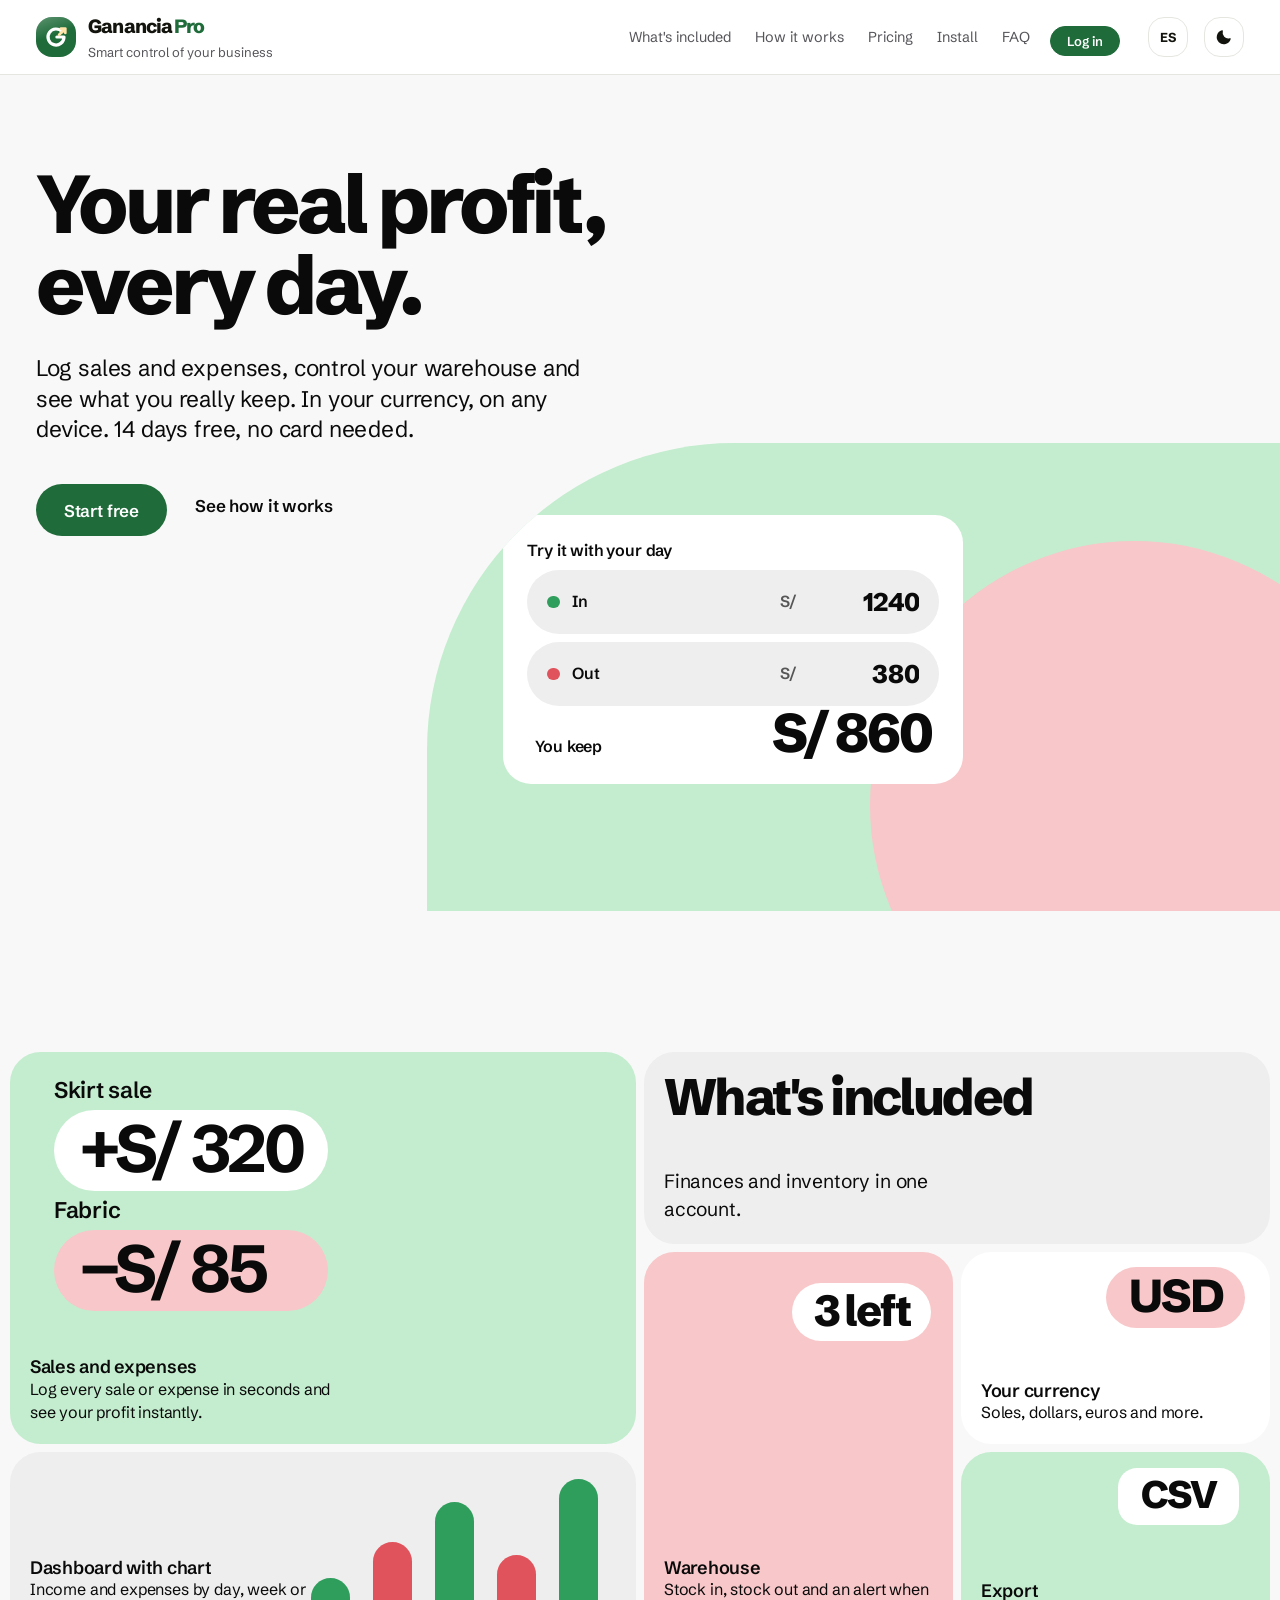
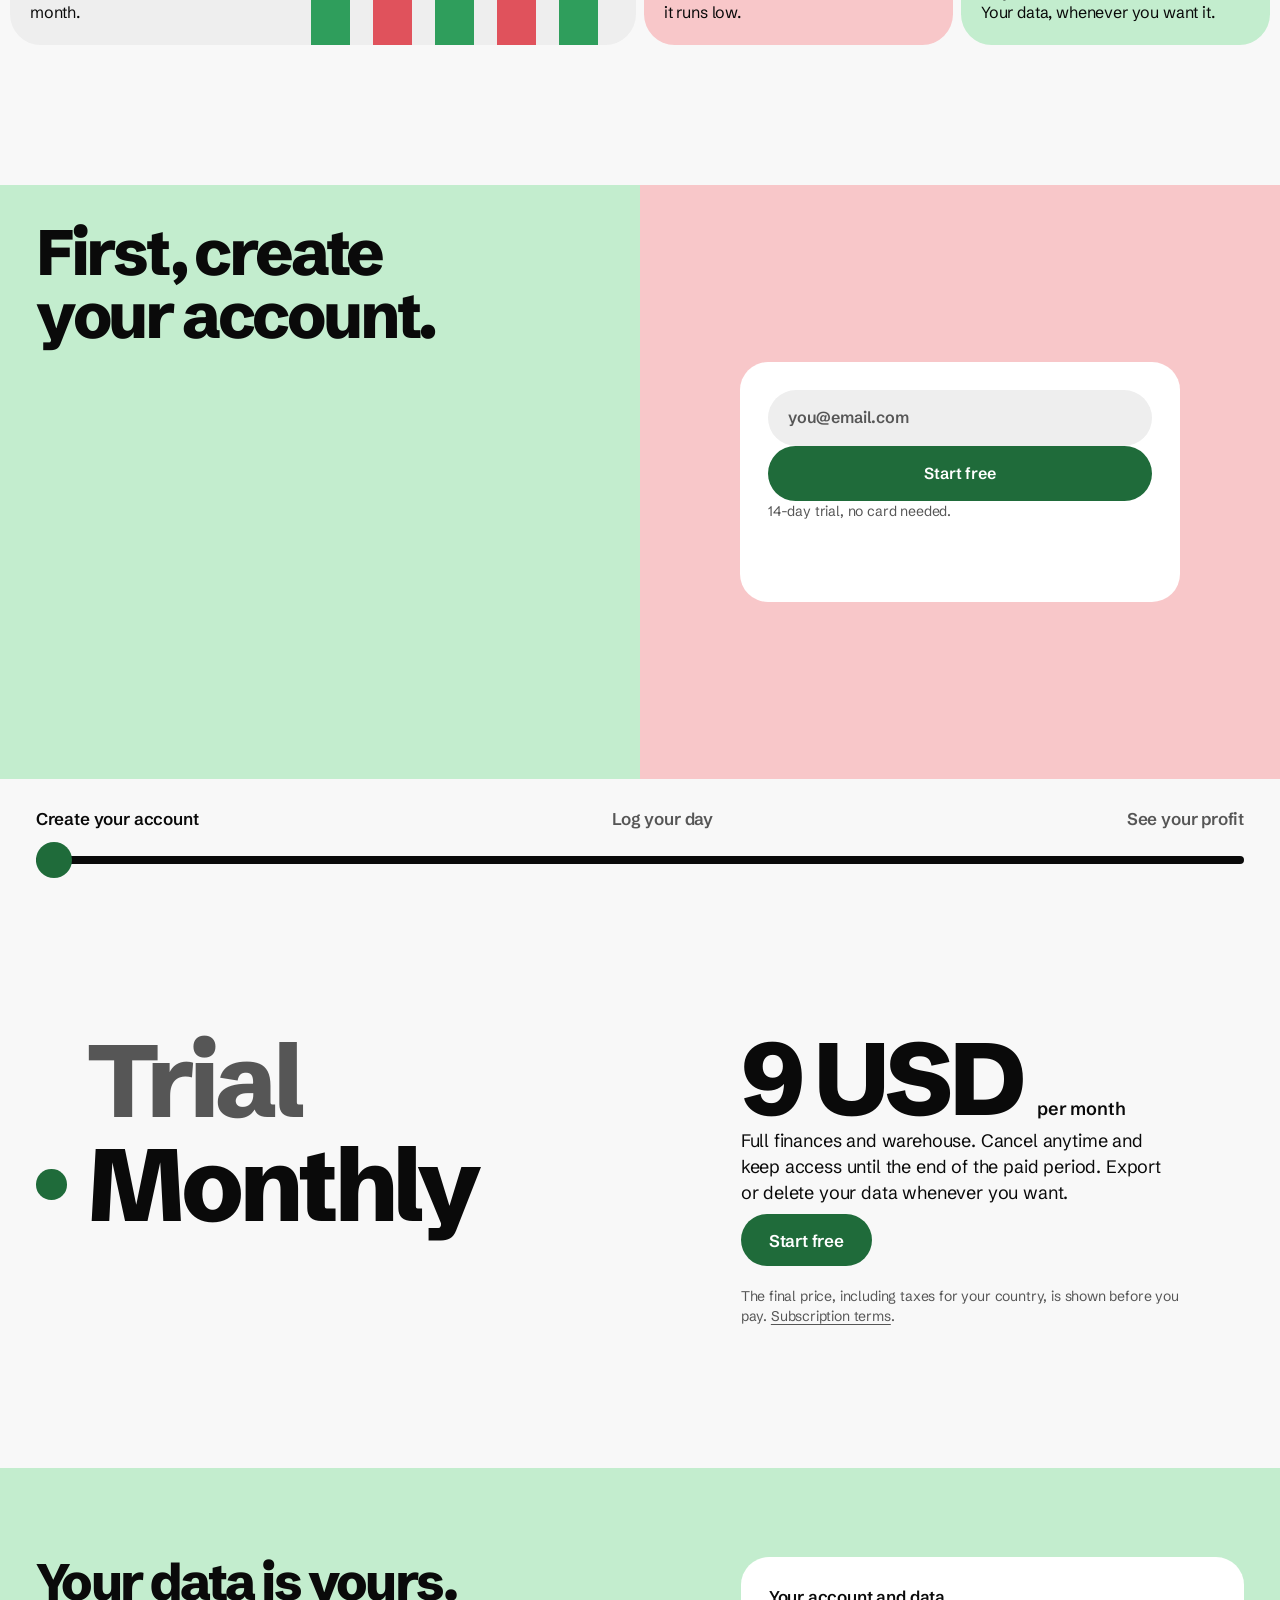
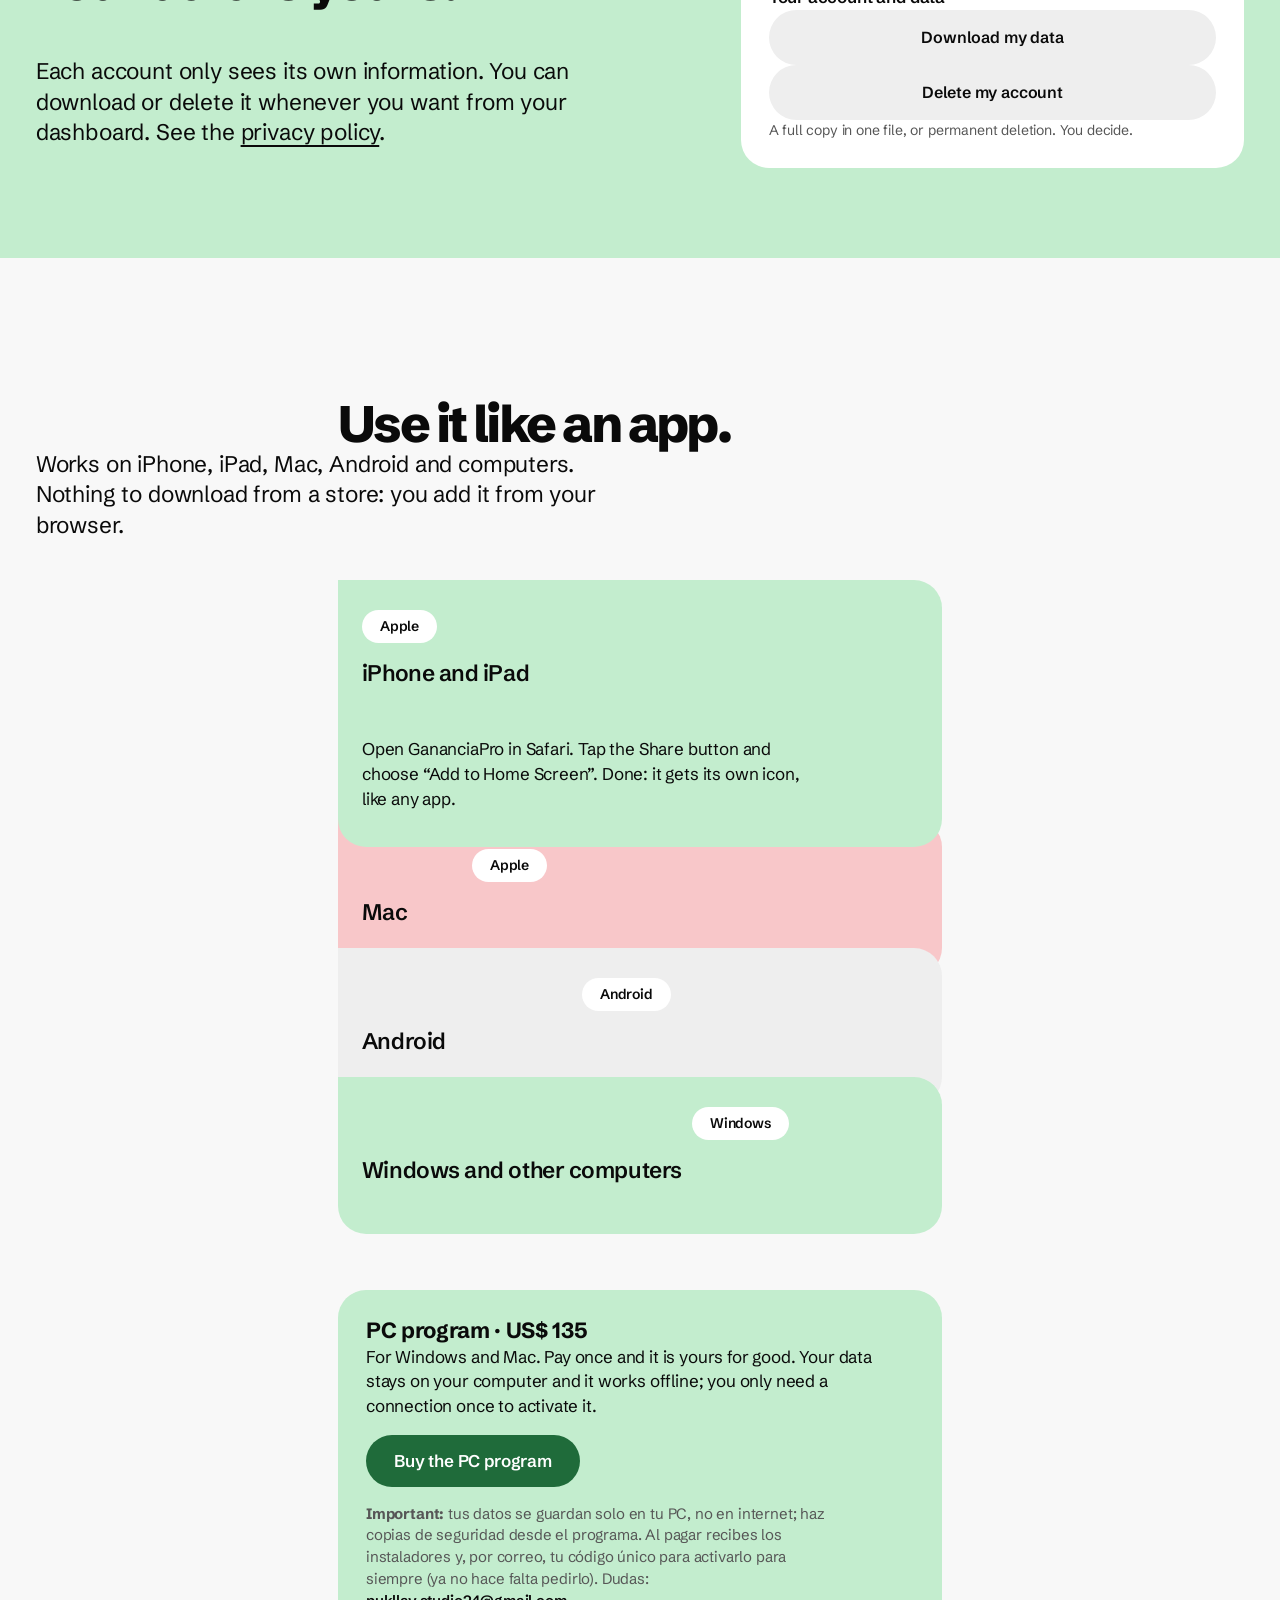
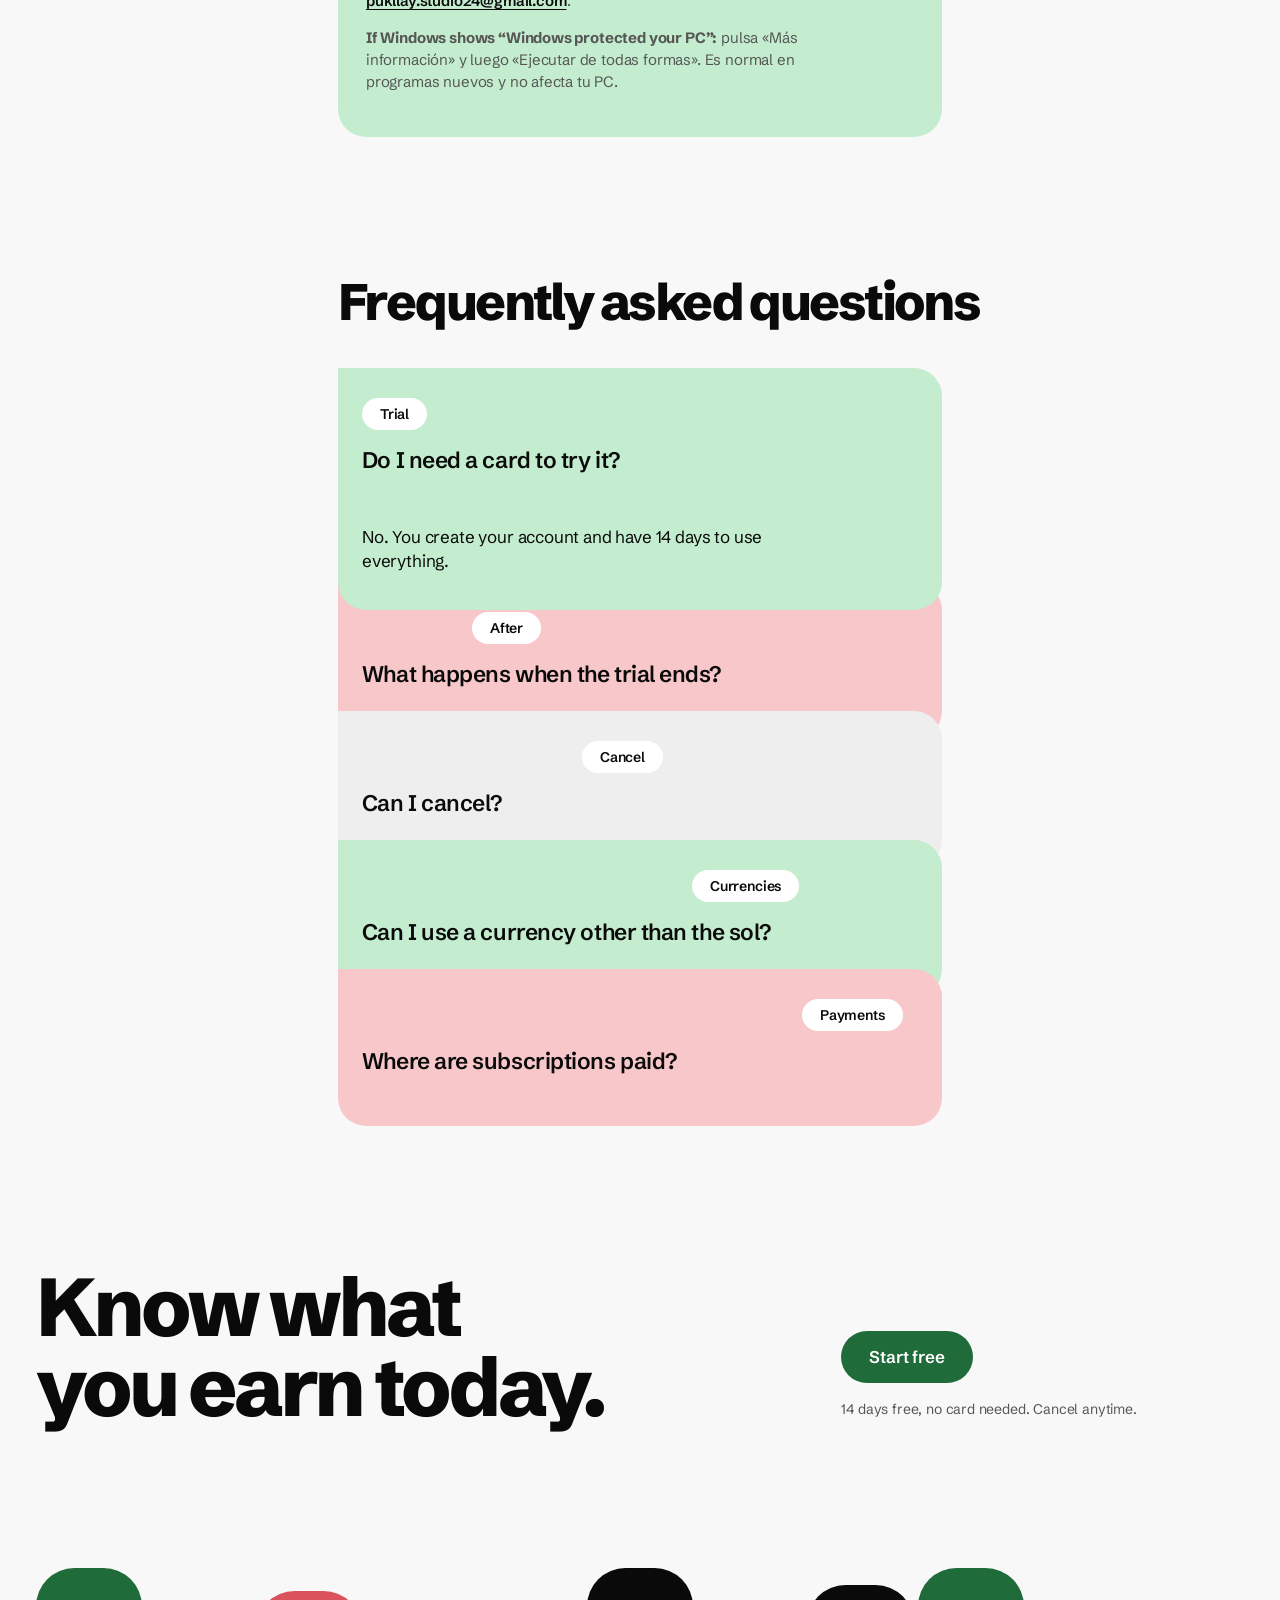
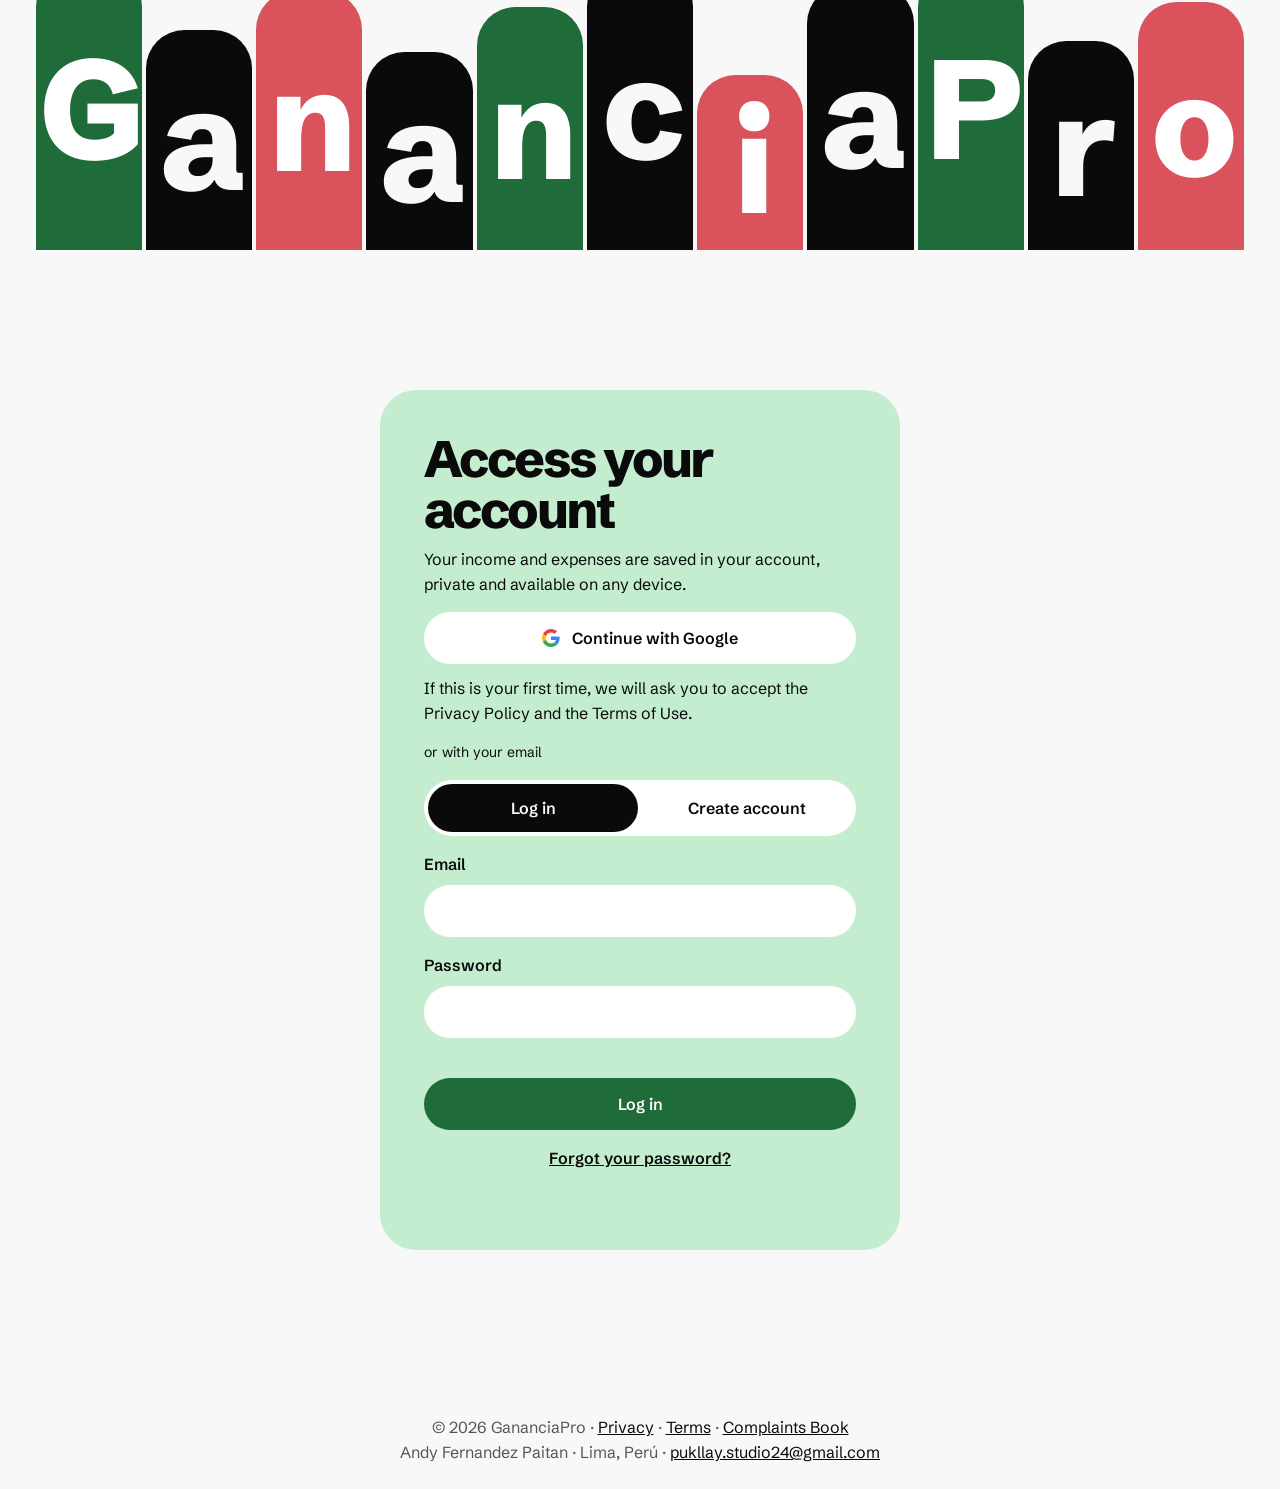
==== commit 336aaf73: "Landing: texto de activación con internet una vez Co-Authored-By: Claude Sonnet 5.5 <noreply@anthrop" ====
--- a/index.html
+++ b/index.html
@@ -237,9 +237,9 @@
             </div>
             <div class="lp-descarga">
                 <h3 class="lp-descarga-t">Programa para PC · US$ 135</h3>
-                <p>Para Windows y Mac. Pagas una sola vez y es tuyo para siempre. Tus datos se guardan en tu computadora, sin internet y sin cuenta.</p>
+                <p>Para Windows y Mac. Pagas una sola vez y es tuyo para siempre. Tus datos se guardan en tu computadora y funciona sin internet; solo necesitas conexión una vez para activarlo.</p>
                 <div class="lp-acciones">
-                    <a class="lp-btn" href="https://sandbox-api.polar.sh/v1/checkout-links/polar_cl_zcv9AlNX4VF11BH8kWCwDFKnjMEW5R8g2EQ7G1UZTyp/redirect" rel="noopener">Comprar el programa para PC</a>
+                    <a class="lp-btn" href="https://buy.polar.sh/polar_cl_VUU9Y18mNoUMFZue7yYFqJueEMiuDHrmohDiP1S2RzD" rel="noopener">Comprar el programa para PC</a>
                 </div>
                 <p class="lp-descarga-n"><strong>Importante:</strong> tus datos se guardan solo en tu PC, no en internet; haz copias de seguridad desde el programa. Al pagar recibes los instaladores y, por correo, tu código único para activarlo para siempre (ya no hace falta pedirlo). Dudas: <a href="mailto:pukllay.studio24@gmail.com">pukllay.studio24@gmail.com</a>.</p>
                 <p class="lp-descarga-n"><strong>Si Windows muestra «Windows protegió su PC»:</strong> pulsa «Más información» y luego «Ejecutar de todas formas». Es normal en programas nuevos y no afecta tu PC.</p>
